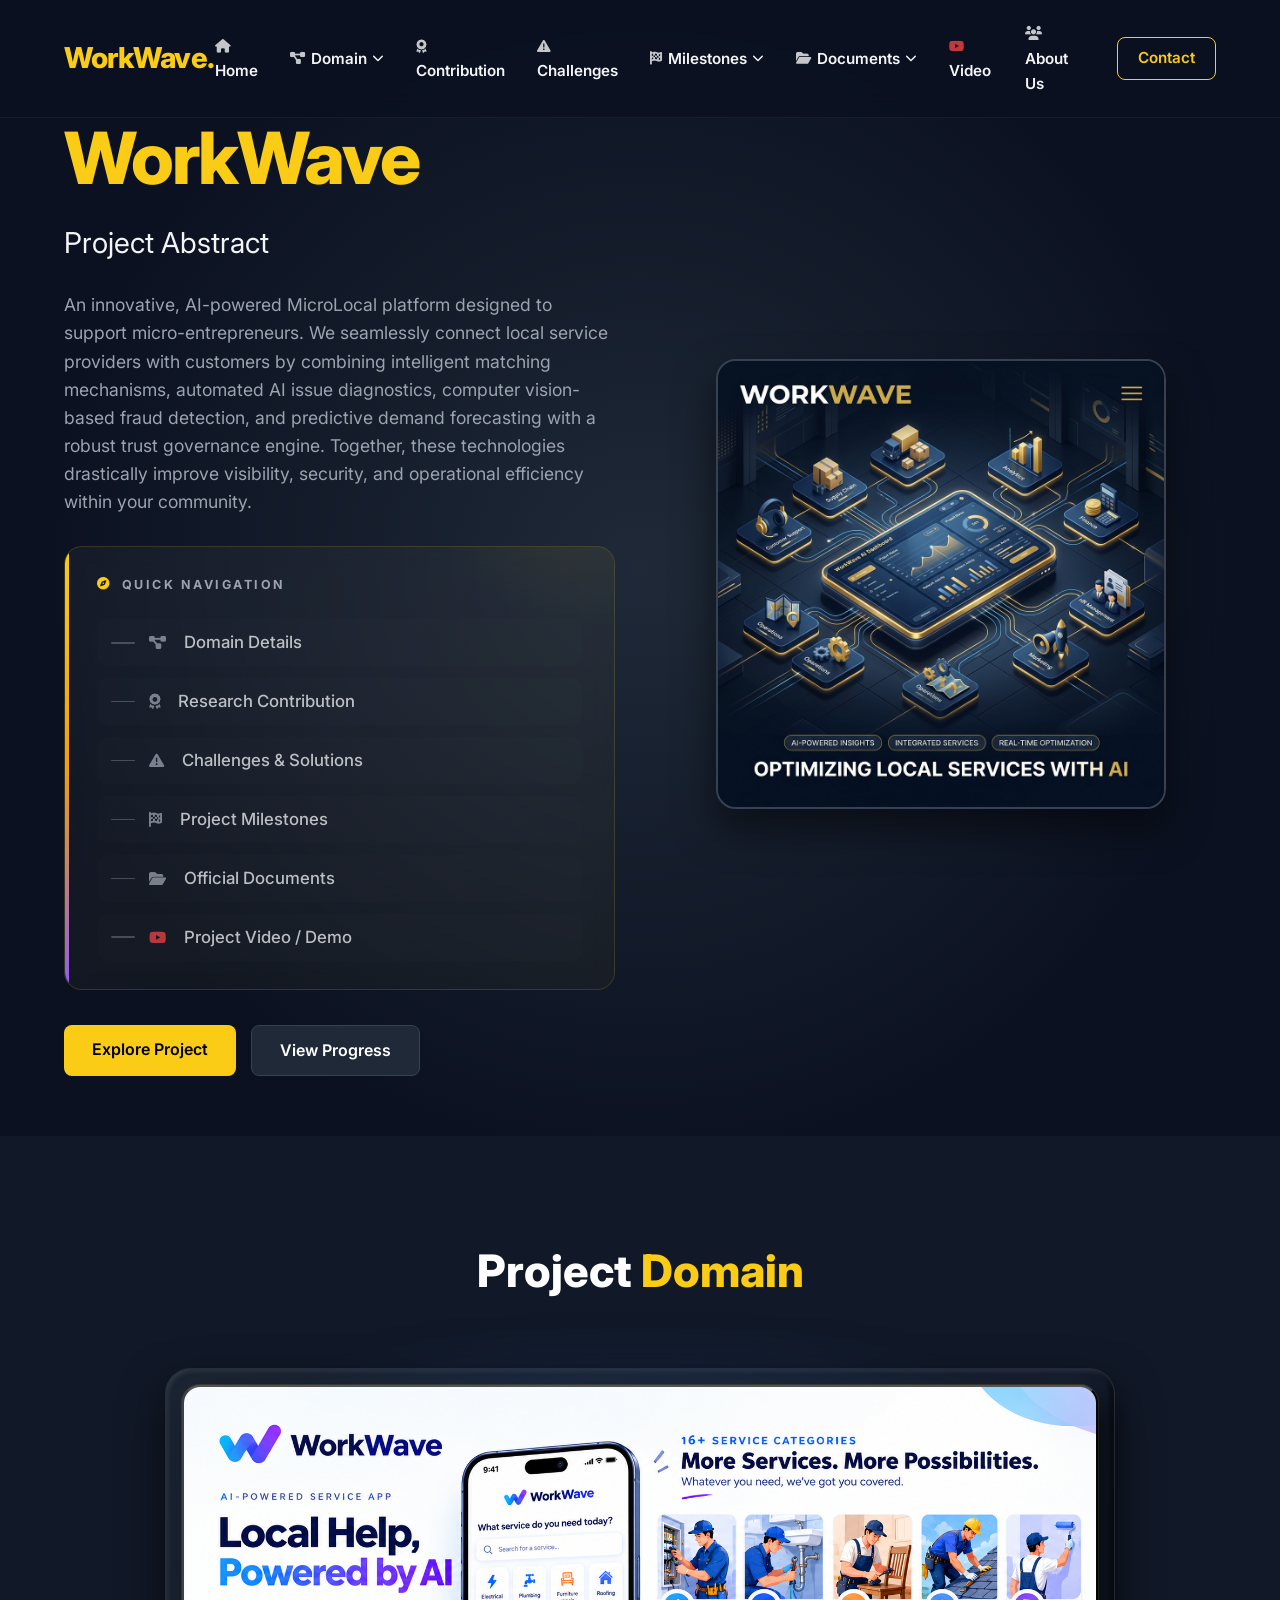
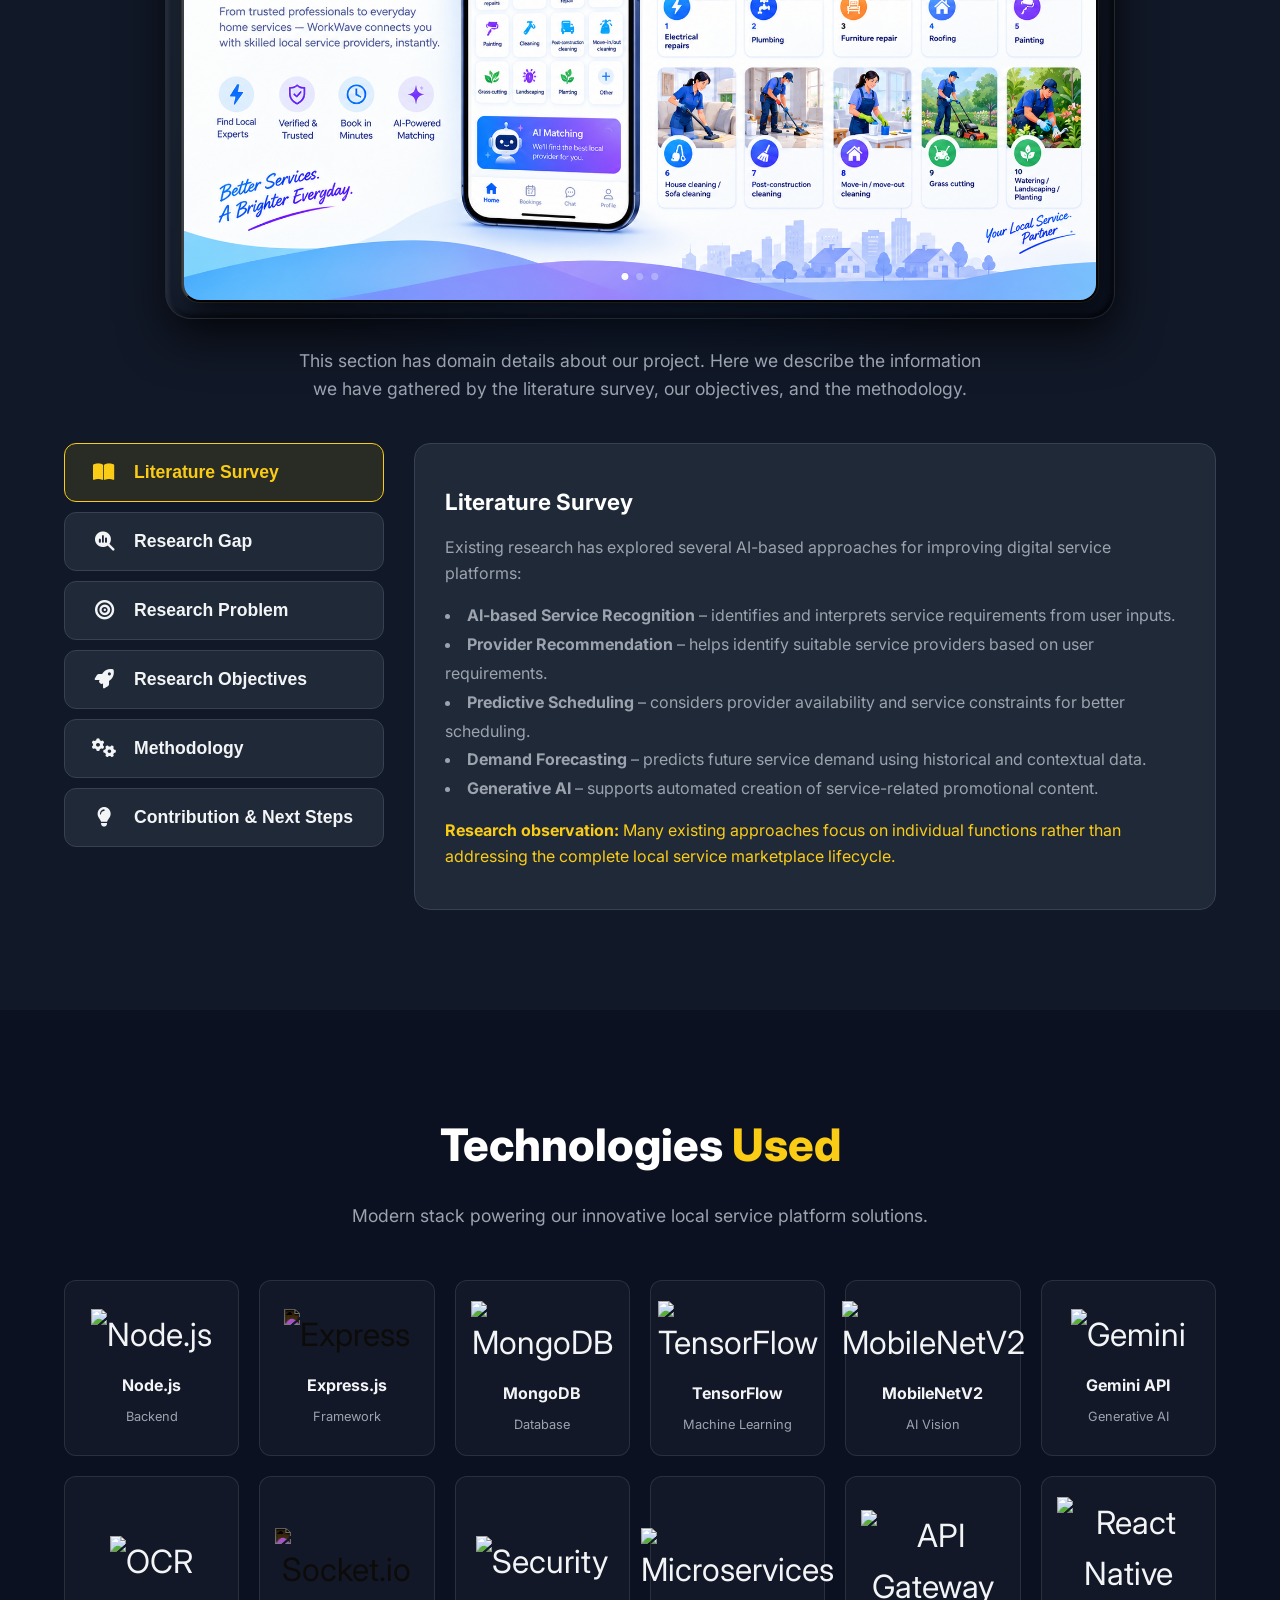
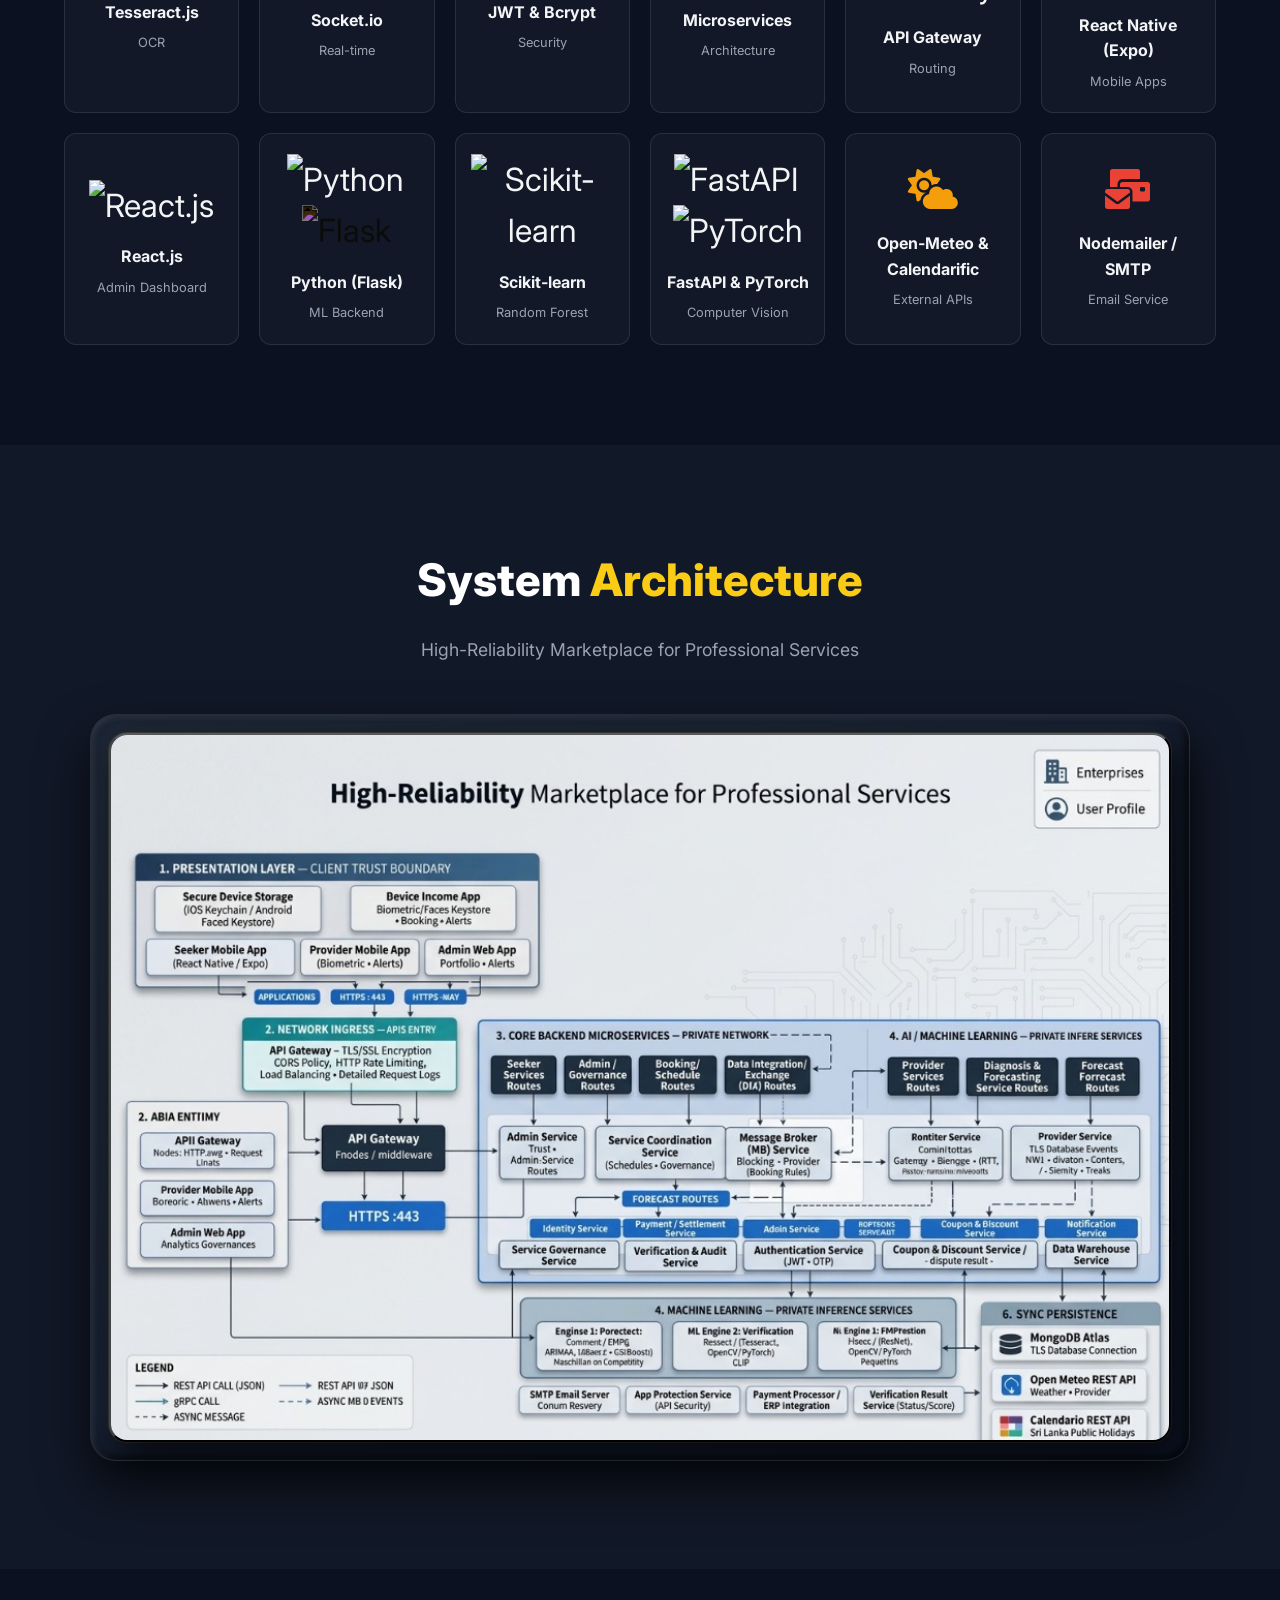
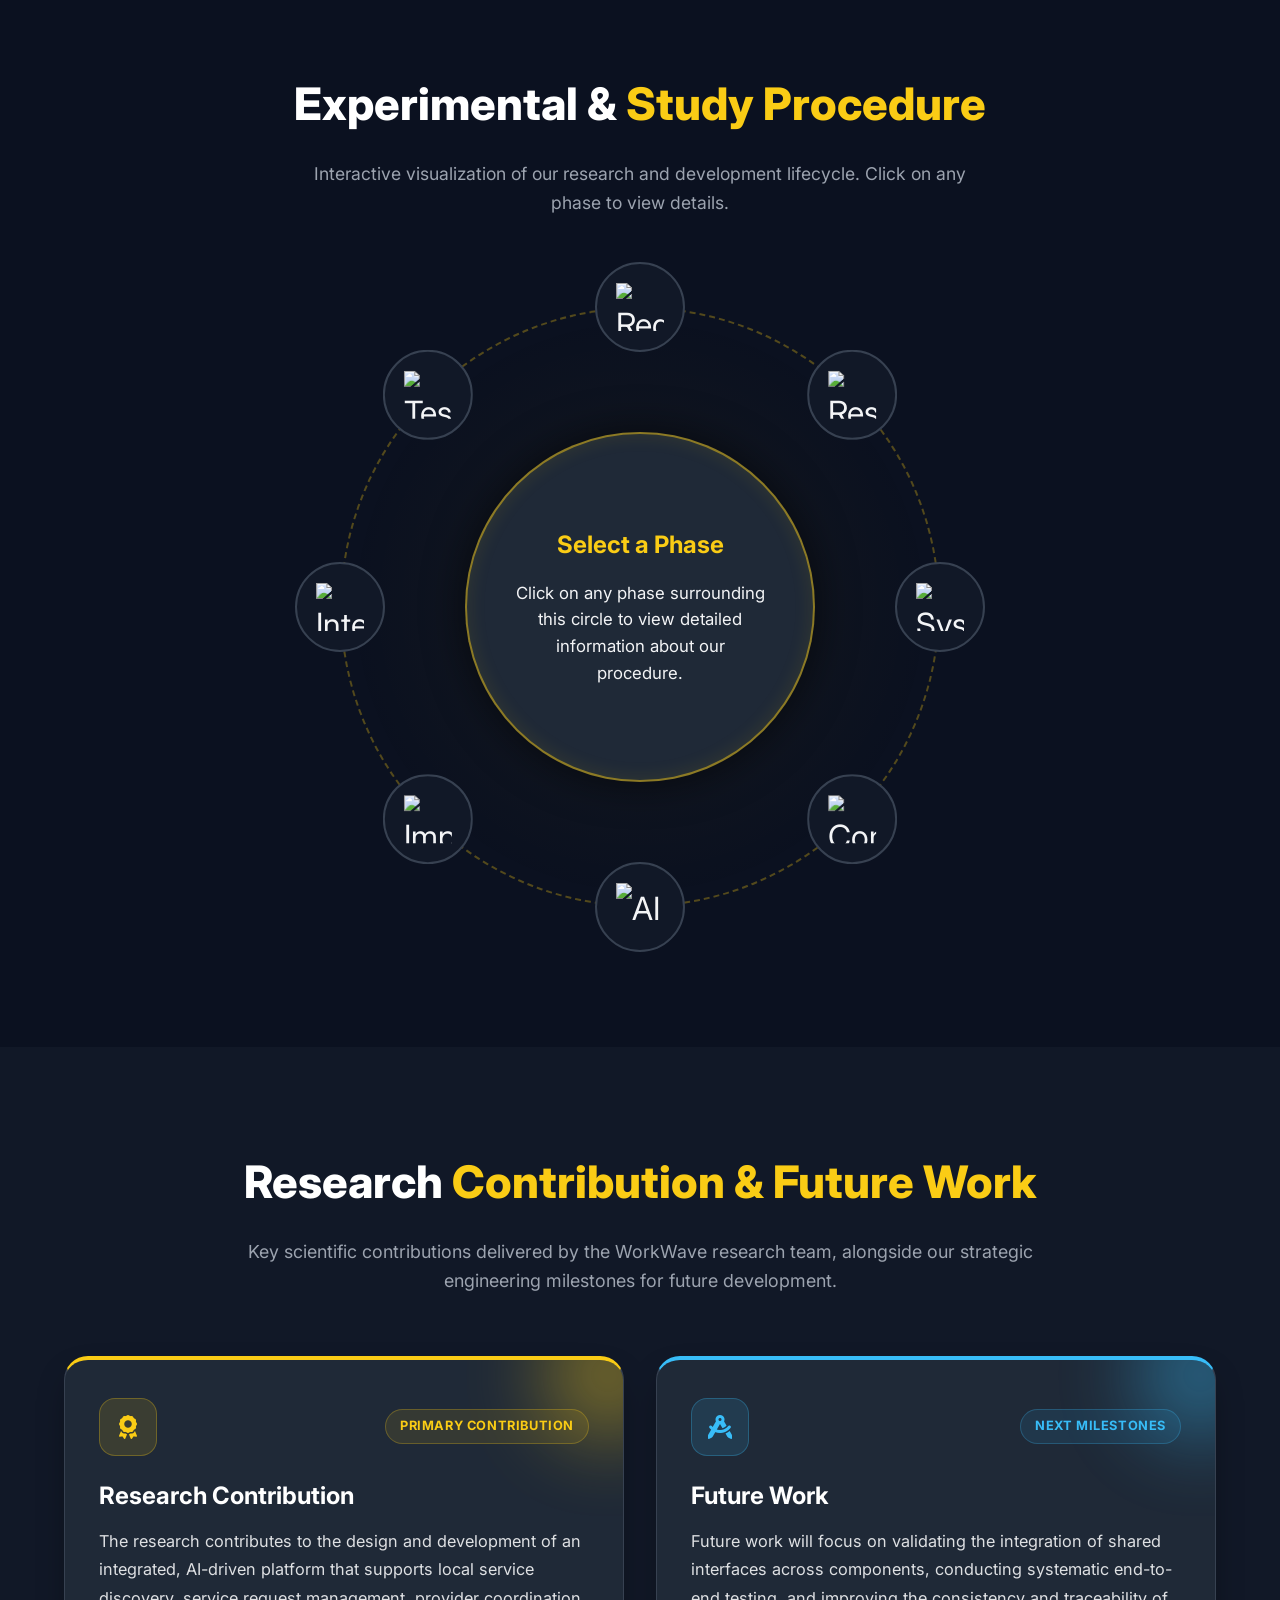
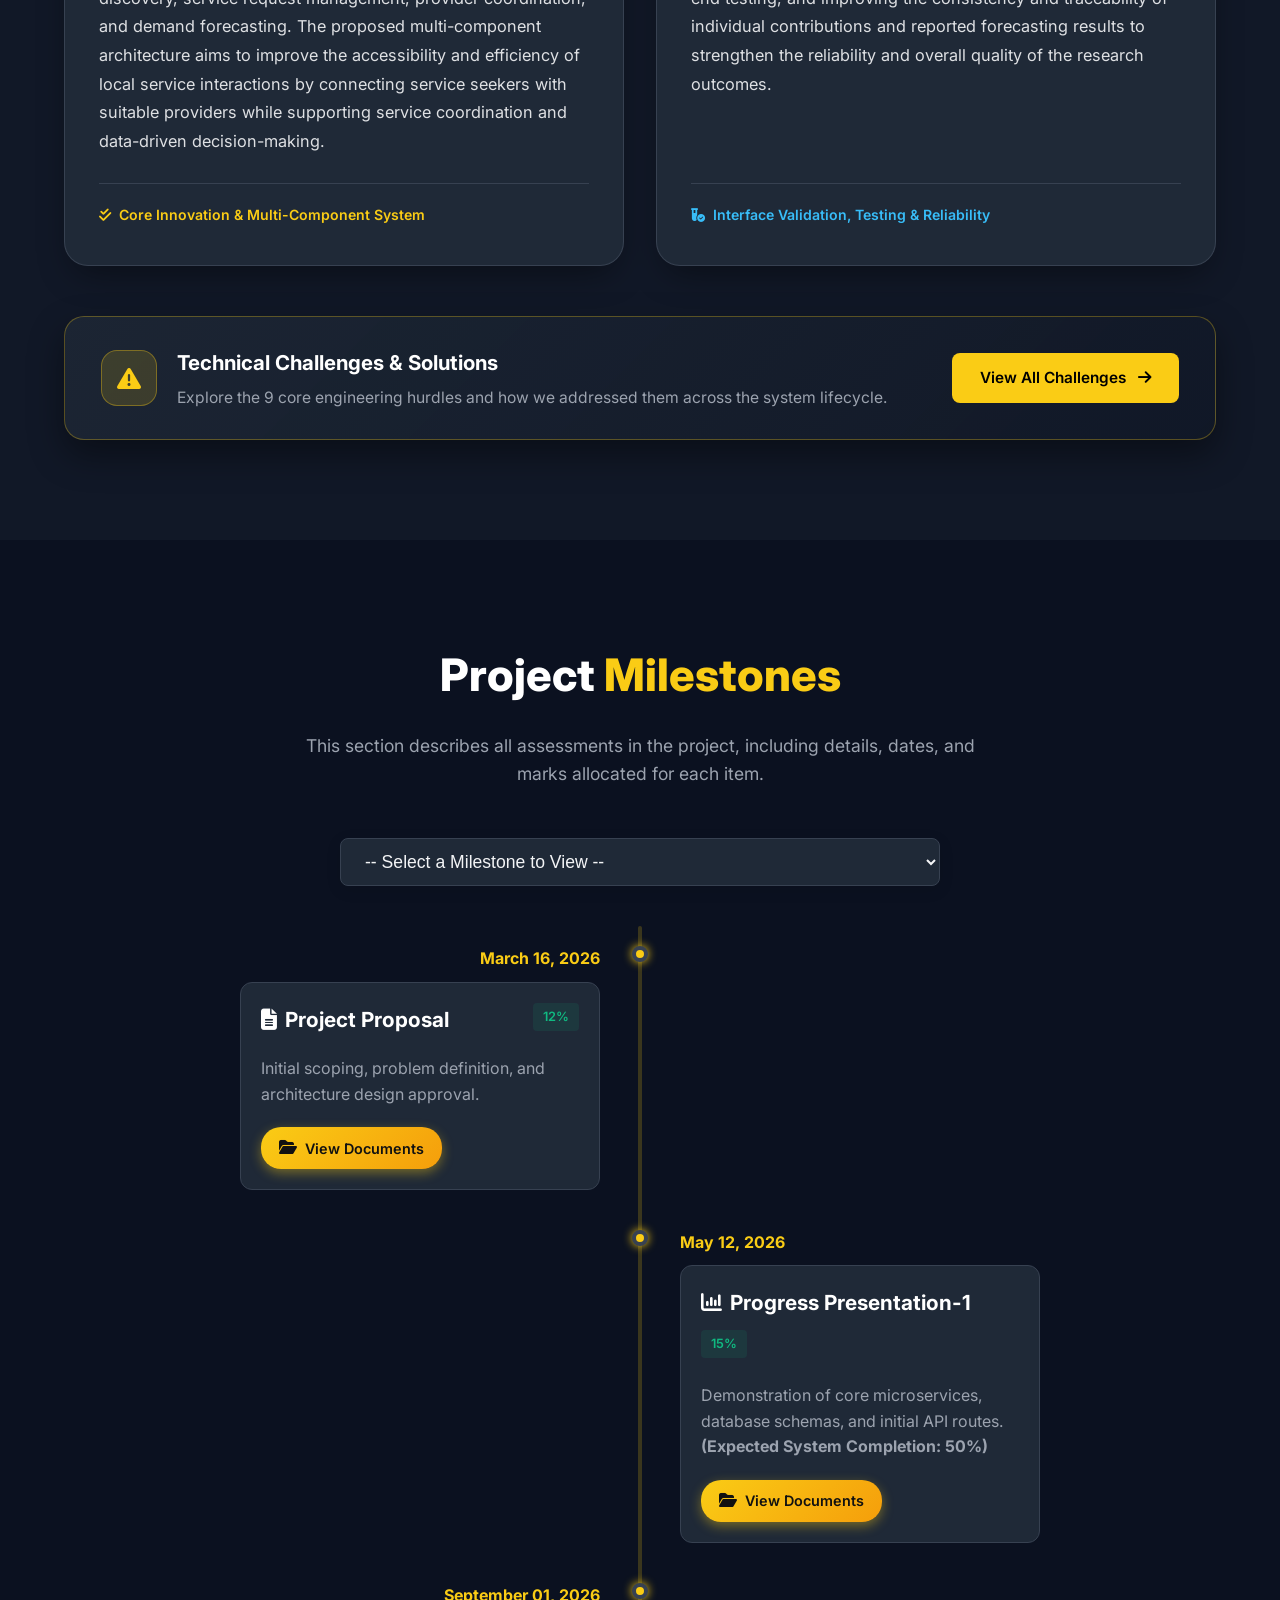
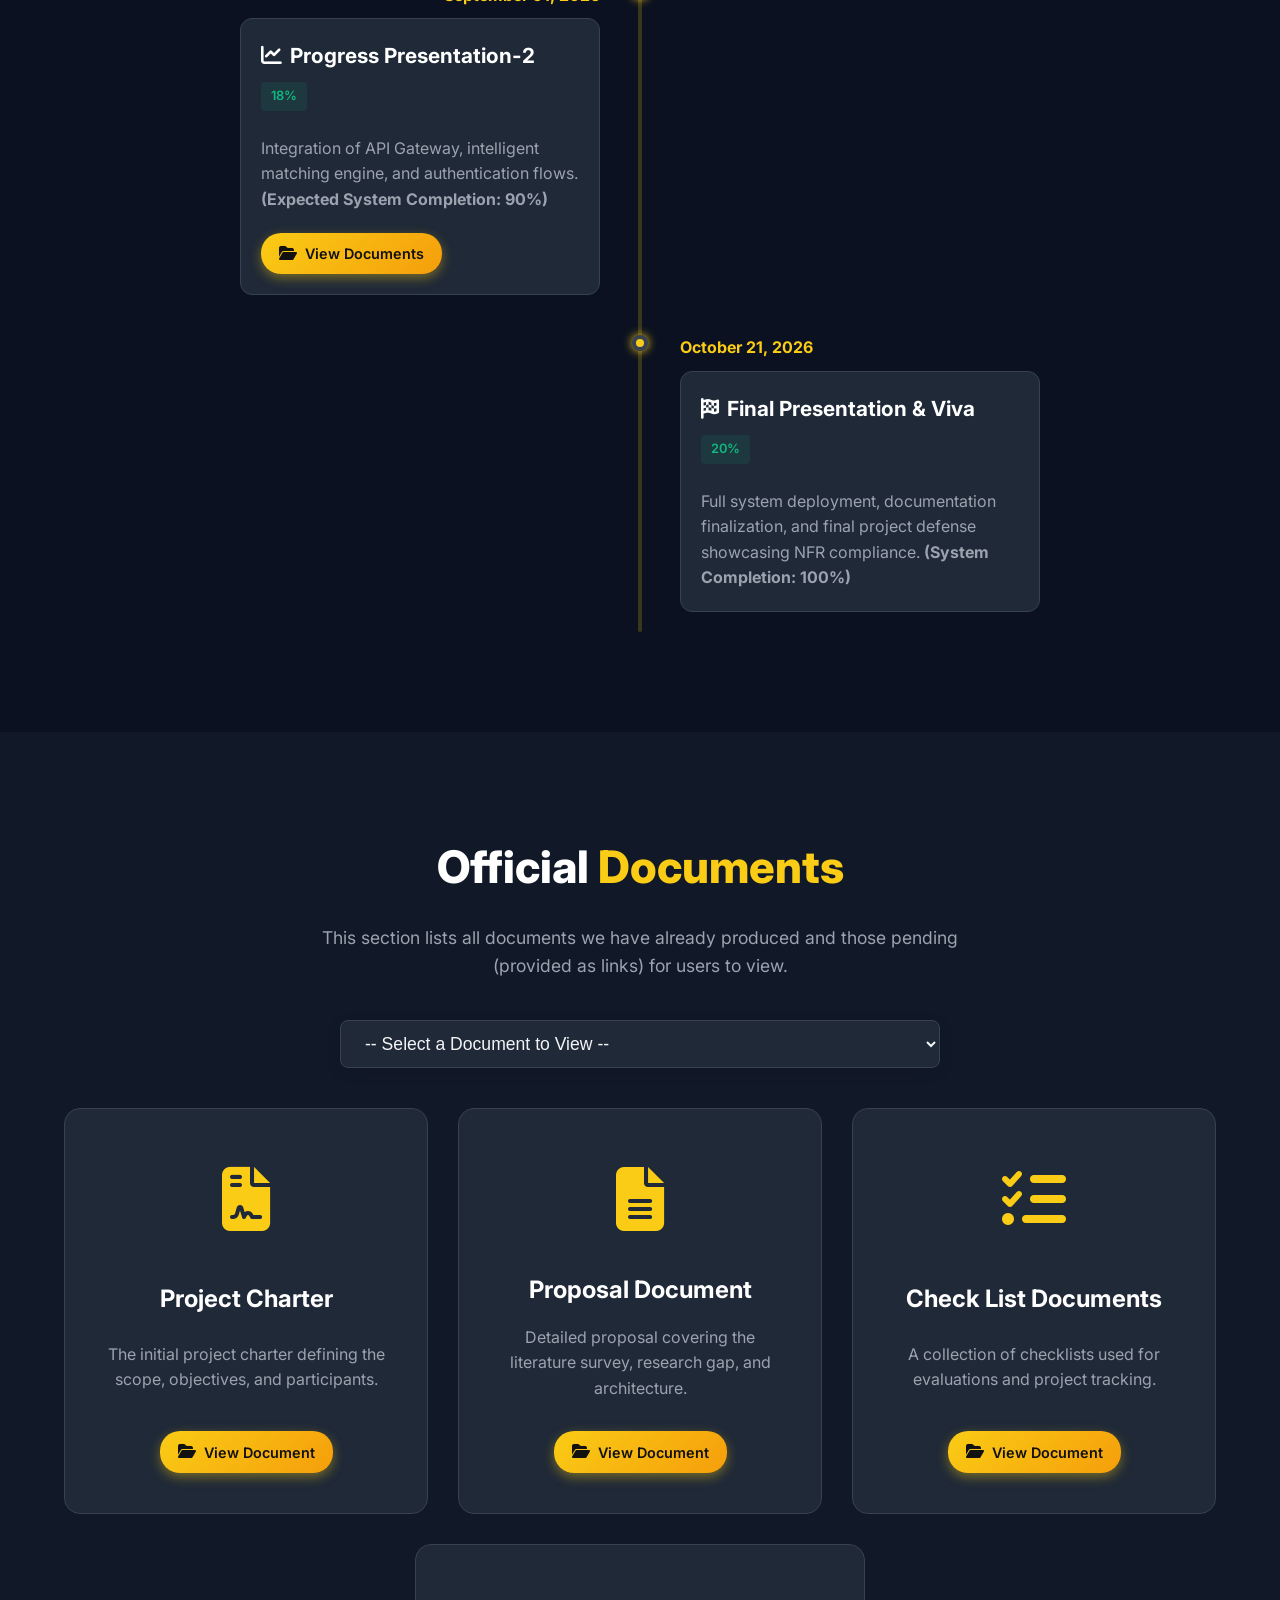
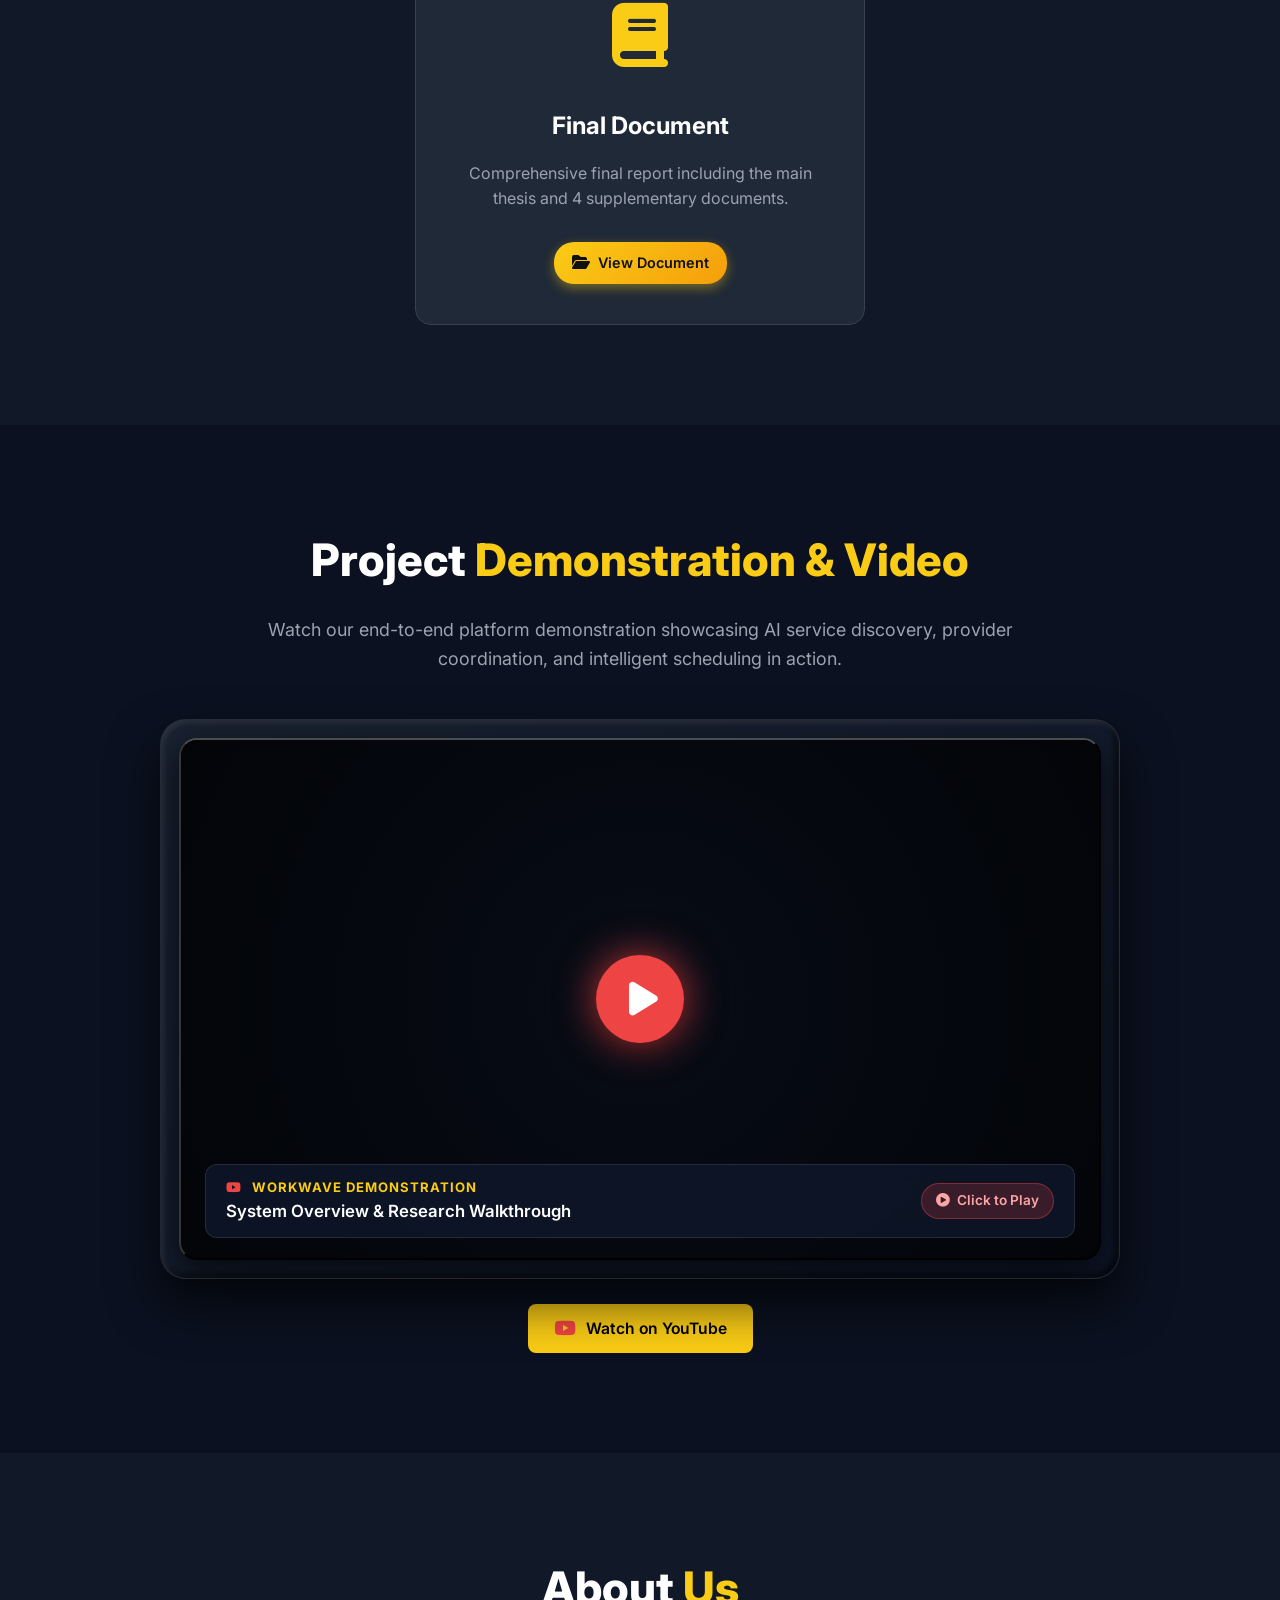
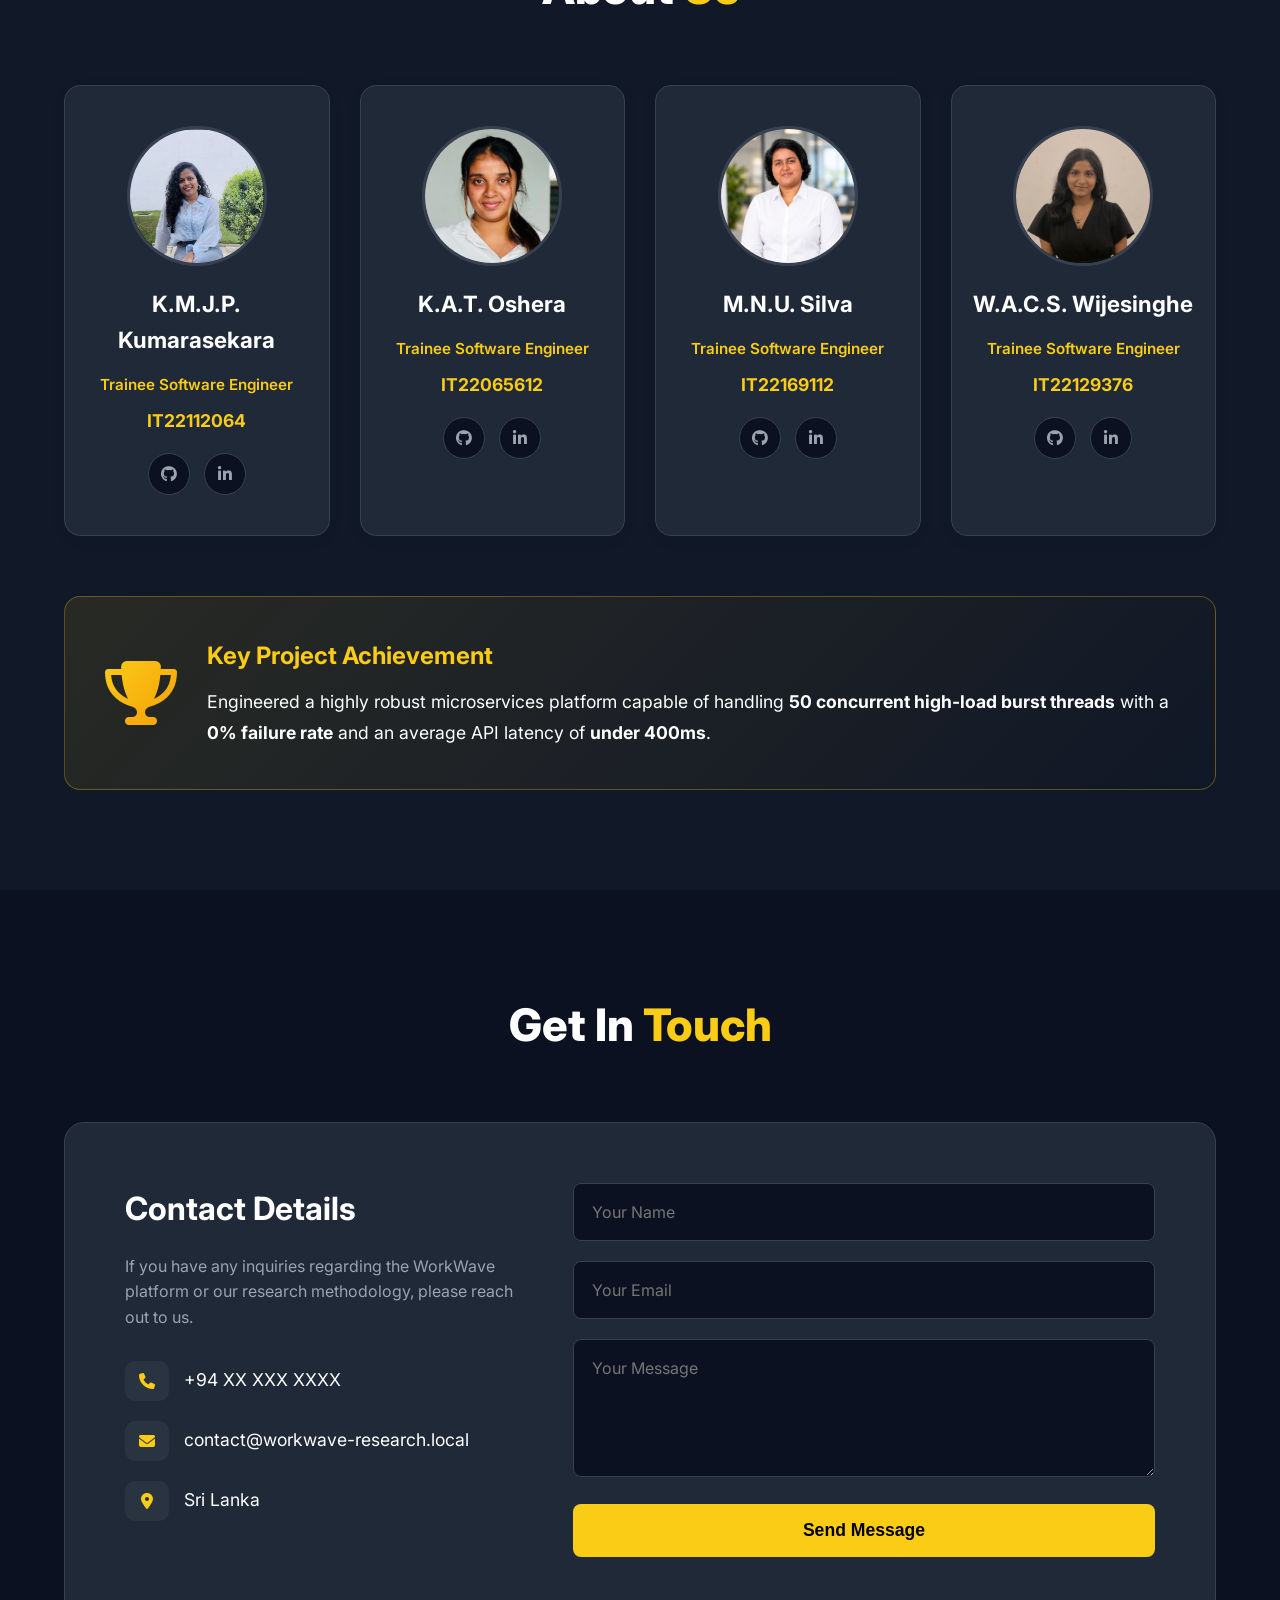
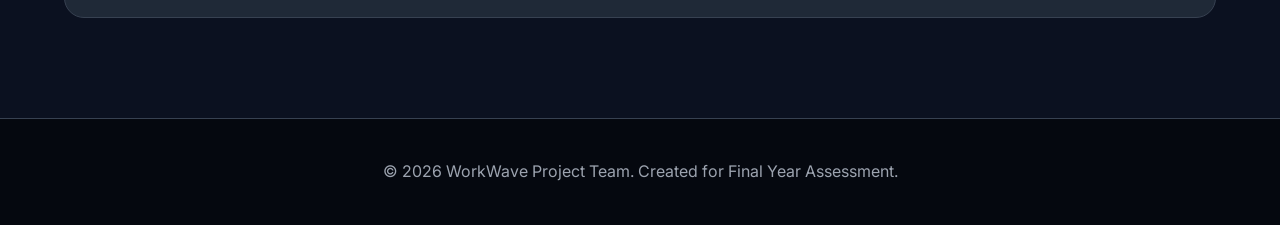
==== index.html @ 38f65b0d "Add new CSS styles for a modern dark theme with responsive design" ====
<!DOCTYPE html>
<html lang="en">

<head>
    <meta charset="UTF-8">
    <meta name="viewport" content="width=device-width, initial-scale=1.0">
    <title>WorkWave | AI-Powered Local Services</title>
    <meta name="description" content="WorkWave - On-Demand Home & Personal Services Platform">
    <!-- Google Fonts for Modern Typography -->
    <link href="https://fonts.googleapis.com/css2?family=Inter:wght@300;400;600;800&display=swap" rel="stylesheet">
    <!-- Font Awesome Icons -->
    <link rel="stylesheet" href="https://cdnjs.cloudflare.com/ajax/libs/font-awesome/6.5.1/css/all.min.css">
    <link rel="stylesheet" href="css/style.css">
</head>

<body>
    <!-- 1. Top Navigation Bar -->
    <header class="navbar">
        <div class="logo">WorkWave.</div>
        <nav>
            <ul class="nav-links">
                <li><a href="#home"><i class="fa-solid fa-house nav-icon"></i> Home</a></li>
                
                <!-- Domain Dropdown -->
                <li class="nav-dropdown">
                    <a href="#domain" class="dropdown-trigger">
                        <i class="fa-solid fa-diagram-project nav-icon"></i> Domain <i class="fa-solid fa-chevron-down caret-icon"></i>
                    </a>
                    <ul class="dropdown-menu">
                        <li><a href="#domain" onclick="openDomainTab('tab-lit-survey')"><i class="fa-solid fa-book-open"></i> Literature Survey</a></li>
                        <li><a href="#domain" onclick="openDomainTab('tab-research-gap')"><i class="fa-solid fa-magnifying-glass-chart"></i> Research Gap</a></li>
                        <li><a href="#domain" onclick="openDomainTab('tab-problem')"><i class="fa-solid fa-bullseye"></i> Research Problem</a></li>
                        <li><a href="#domain" onclick="openDomainTab('tab-objectives')"><i class="fa-solid fa-rocket"></i> Objectives</a></li>
                        <li><a href="#domain" onclick="openDomainTab('tab-methodology')"><i class="fa-solid fa-gears"></i> Methodology</a></li>
                        <li><a href="#domain" onclick="openDomainTab('tab-contributions')"><i class="fa-solid fa-lightbulb"></i> Contribution & Future Work</a></li>
                        <li class="dropdown-divider"></li>
                        <li><a href="#technologies"><i class="fa-solid fa-microchip"></i> Technologies Used</a></li>
                        <li><a href="#architecture"><i class="fa-solid fa-network-wired"></i> System Architecture</a></li>
                        <li><a href="#procedure"><i class="fa-solid fa-timeline"></i> Study Procedure (8 Phases)</a></li>
                    </ul>
                </li>

                <!-- Research Contribution & Future Work Direct Link -->
                <li><a href="#research-contribution"><i class="fa-solid fa-award nav-icon"></i> Contribution</a></li>

                <!-- Challenges Standalone Page Link -->
                <li><a href="challenges.html"><i class="fa-solid fa-triangle-exclamation nav-icon"></i> Challenges</a></li>

                <!-- Milestones Dropdown -->
                <li class="nav-dropdown">
                    <a href="#milestones" class="dropdown-trigger">
                        <i class="fa-solid fa-flag-checkered nav-icon"></i> Milestones <i class="fa-solid fa-chevron-down caret-icon"></i>
                    </a>
                    <ul class="dropdown-menu">
                        <li><a href="#ms-proposal" onclick="highlightMilestone('ms-proposal')"><i class="fa-solid fa-file-lines"></i> Project Proposal (12%)</a></li>
                        <li><a href="#ms-pp1" onclick="highlightMilestone('ms-pp1')"><i class="fa-solid fa-chart-column"></i> Progress Presentation-1 (15%)</a></li>
                        <li><a href="#ms-pp2" onclick="highlightMilestone('ms-pp2')"><i class="fa-solid fa-chart-line"></i> Progress Presentation-2 (18%)</a></li>
                        <li><a href="#ms-final" onclick="highlightMilestone('ms-final')"><i class="fa-solid fa-award"></i> Final Presentation & Viva (20%)</a></li>
                    </ul>
                </li>

                <!-- Documents Dropdown -->
                <li class="nav-dropdown">
                    <a href="#documents" class="dropdown-trigger">
                        <i class="fa-solid fa-folder-open nav-icon"></i> Documents <i class="fa-solid fa-chevron-down caret-icon"></i>
                    </a>
                    <ul class="dropdown-menu">
                        <li><a href="#doc-charter" onclick="highlightDoc('doc-charter')"><i class="fa-solid fa-file-contract"></i> Project Charter</a></li>
                        <li><a href="#doc-proposal" onclick="highlightDoc('doc-proposal')"><i class="fa-solid fa-file-lines"></i> Proposal Document</a></li>
                        <li><a href="#doc-checklist" onclick="highlightDoc('doc-checklist')"><i class="fa-solid fa-list-check"></i> Checklist Documents</a></li>
                        <li><a href="#doc-final" onclick="highlightDoc('doc-final')"><i class="fa-solid fa-book"></i> Final Documents</a></li>
                    </ul>
                </li>

                <!-- Project Presentation / Demo Video Link -->
                <li><a href="#presentation-video"><i class="fa-brands fa-youtube nav-icon" style="color: #ef4444;"></i> Video</a></li>

                <li><a href="#about"><i class="fa-solid fa-users nav-icon"></i> About Us</a></li>
                <li><a href="#contact" class="btn outline-btn">Contact</a></li>
            </ul>
        </nav>
    </header>

    <main>
        <!-- 2. Home Section -->
        <section id="home" class="hero">
            <div class="container hero-content">
                <div class="hero-text-box">
                    <h1 class="fade-in">WorkWave</h1>
                    <h2 class="fade-in delay-1">Project Abstract</h2>
                    <p class="fade-in delay-2">
                        An innovative, AI-powered MicroLocal platform designed to support micro-entrepreneurs. We seamlessly connect local service providers with customers by combining intelligent matching mechanisms, automated AI issue diagnostics, computer vision-based fraud detection, and predictive demand forecasting with a robust trust governance engine. Together, these technologies drastically improve visibility, security, and operational efficiency within your community.
                    </p>

                    <!-- Navigational Aids / Table of Contents -->
                    <div class="toc-box fade-in delay-3">
                        <h3><i class="fa-solid fa-compass" style="margin-right: 10px; color: var(--primary-color);"></i>Quick Navigation</h3>
                        <ul class="toc-list">
                            <li><a href="#domain"><i class="fa-solid fa-diagram-project toc-link-icon"></i>Domain Details</a></li>
                            <li><a href="#research-contribution"><i class="fa-solid fa-award toc-link-icon"></i>Research Contribution</a></li>
                            <li><a href="challenges.html"><i class="fa-solid fa-triangle-exclamation toc-link-icon"></i>Challenges & Solutions</a></li>
                            <li><a href="#milestones"><i class="fa-solid fa-flag-checkered toc-link-icon"></i>Project Milestones</a></li>
                            <li><a href="#documents"><i class="fa-solid fa-folder-open toc-link-icon"></i>Official Documents</a></li>
                            <li><a href="#presentation-video"><i class="fa-brands fa-youtube toc-link-icon" style="color: #ef4444;"></i>Project Video / Demo</a></li>
                        </ul>
                    </div>

                    <div class="hero-buttons fade-in delay-3">
                        <a href="#domain" class="btn primary-btn">Explore Project</a>
                        <a href="#milestones" class="btn secondary-btn">View Progress</a>
                    </div>
                </div>

                <!-- Fast-loading, optimized SVG graphic -->
                <div class="hero-graphic fade-in delay-2">
                    <img src="img/hero.jpg" alt="WorkWave AI Platform"
                        style="width: 100%; max-width: 450px; height: auto; border-radius: 20px; box-shadow: 0 20px 40px rgba(0,0,0,0.5); border: 2px solid var(--border-color);">
                </div>
            </div>
        </section>

        <!-- 3. Domain Section -->
        <section id="domain" class="section-bg-alt">
            <div class="container">
                <h2 class="section-title">Project <span>Domain</span></h2>
                

                <div class="domain-image-wrapper fade-in delay-1">
                    <div class="domain-image-container">
                        <div class="domain-image-glow"></div>
                        <img src="img/domain-ai.png" alt="Project Domain - AI Architecture" class="domain-image">
                    </div>
                    
                </div>

                <p class="fade-in delay-2"
                    style="text-align: center; color: var(--text-muted); max-width: 700px; margin: 10px auto 40px; font-size: 1.1rem;">
                    This section has domain details about our project. Here we describe the information we have gathered
                    by the literature survey, our objectives, and the methodology.
                </p>

                <div class="tabs-container" style="margin-top: 0;">
                    <div class="tabs-sidebar">
                        <button class="tab-btn active" onclick="openDomainTab('tab-lit-survey')"><span
                                class="tab-icon"><i class="fa-solid fa-book-open"></i></span> Literature Survey</button>
                        <button class="tab-btn" onclick="openDomainTab('tab-research-gap')"><span
                                class="tab-icon"><i class="fa-solid fa-magnifying-glass-chart"></i></span> Research Gap</button>
                        <button class="tab-btn" onclick="openDomainTab('tab-problem')"><span class="tab-icon"><i class="fa-solid fa-bullseye"></i></span>
                            Research Problem</button>
                        <button class="tab-btn" onclick="openDomainTab('tab-objectives')"><span
                                class="tab-icon"><i class="fa-solid fa-rocket"></i></span> Research Objectives</button>
                        <button class="tab-btn" onclick="openDomainTab('tab-methodology')"><span
                                class="tab-icon"><i class="fa-solid fa-gears"></i></span> Methodology</button>
                        <button class="tab-btn" onclick="openDomainTab('tab-contributions')"><span
                                class="tab-icon"><i class="fa-solid fa-lightbulb"></i></span> Contribution & Next Steps</button>
                    </div>

                    <div class="tabs-content">
                        <!-- Tab 1: Literature Survey -->
                        <div id="tab-lit-survey" class="tab-pane active fade-in" style="display:block;">
                            <div class="card hover-lift" style="margin:0;">
                                <h3>Literature Survey</h3>
                                <p style="margin-bottom: 15px;">Existing research has explored several AI-based
                                    approaches for improving digital service platforms:</p>
                                <ul class="styled-list" style="margin-bottom: 15px;">
                                    <li><strong>AI-based Service Recognition</strong> – identifies and interprets
                                        service requirements from user inputs.</li>
                                    <li><strong>Provider Recommendation</strong> – helps identify suitable service
                                        providers based on user requirements.</li>
                                    <li><strong>Predictive Scheduling</strong> – considers provider availability and
                                        service constraints for better scheduling.</li>
                                    <li><strong>Demand Forecasting</strong> – predicts future service demand using
                                        historical and contextual data.</li>
                                    <li><strong>Generative AI</strong> – supports automated creation of service-related
                                        promotional content.</li>
                                </ul>
                                <p style="color: var(--primary-color);"><strong>Research observation:</strong> Many
                                    existing approaches focus on individual functions rather than addressing the
                                    complete local service marketplace lifecycle.</p>
                            </div>
                        </div>

                        <!-- Tab 2: Research Gap -->
                        <div id="tab-research-gap" class="tab-pane fade-in" style="display:none;">
                            <div class="card hover-lift" style="margin:0;">
                                <h3>Research Gap</h3>
                                <p style="margin-bottom: 15px;">Despite the growing use of AI in digital service
                                    platforms, several gaps remain:</p>
                                <ul class="styled-list" style="margin-bottom: 15px;">
                                    <li><strong>Fragmented AI Solutions</strong> – Existing studies often address
                                        service recognition, provider recommendation, scheduling, or demand forecasting
                                        separately.</li>
                                    <li><strong>Limited Provider Evidence</strong> – Provider capabilities are commonly
                                        based on self-declared skills rather than completed-work evidence.</li>
                                    <li><strong>Limited Context Integration</strong> – Information generated at one
                                        stage is not consistently carried through the entire service lifecycle.</li>
                                    <li><strong>Limited Support for Local Providers</strong> – Small-scale service
                                        providers often lack integrated tools for service representation and automated
                                        promotion.</li>
                                    <li><strong>Uncertainty Handling</strong> – Many systems require stronger mechanisms
                                        for handling uncertain AI predictions before using them in marketplace
                                        decisions.</li>
                                </ul>
                                <p style="color: var(--primary-color);"><strong>Research Need:</strong> A unified
                                    approach is required to connect these capabilities while maintaining reliable and
                                    context-aware information throughout the local service marketplace lifecycle.</p>
                            </div>
                        </div>

                        <!-- Tab 3: Research Problem -->
                        <div id="tab-problem" class="tab-pane fade-in" style="display:none;">
                            <div class="card hover-lift" style="margin:0;">
                                <h3>Research Problem</h3>
                                <p style="margin-bottom: 15px;">Local service providers often struggle to build a
                                    professional digital presence and reach suitable customers, while customers face
                                    difficulties finding reliable and capable providers. Existing solutions generally
                                    address individual aspects such as service discovery, matching, or booking rather
                                    than providing an integrated AI-driven solution.</p>
                                <p style="color: var(--primary-color);"><strong>Therefore, there is a need for an
                                        AI-driven platform that connects customers and local service providers while
                                        supporting intelligent service discovery, provider matching, portfolio
                                        management, and proactive recommendations.</strong></p>
                            </div>
                        </div>

                        <!-- Tab 4: Research Objectives -->
                        <div id="tab-objectives" class="tab-pane fade-in" style="display:none;">
                            <div class="card hover-lift" style="margin:0;">
                                <h3>Research Objectives</h3>
                                <ul class="styled-list">
                                    <li><strong>Develop an AI-driven local service platform</strong> – Connect customers
                                        and local service providers through an intelligent digital platform.</li>
                                    <li><strong>Improve service discovery and provider matching</strong> – Use AI to
                                        understand service requirements and recommend suitable providers based on
                                        relevant factors.</li>
                                    <li><strong>Support providers with AI-powered tools</strong> – Enable automated
                                        portfolio creation, service categorization, and professional advertisement
                                        generation.</li>
                                    <li><strong>Enable proactive service demand management</strong> – Use demand
                                        forecasting to identify future service needs and provide timely notifications to
                                        customers and providers.</li>
                                    <li><strong>Evaluate the effectiveness of the proposed system</strong> – Assess the
                                        system’s accuracy, usability, performance, and user satisfaction through
                                        experiments and user feedback.</li>
                                </ul>
                            </div>
                        </div>

                        <!-- Tab 5: Methodology -->
                        <div id="tab-methodology" class="tab-pane fade-in" style="display:none;">
                            <div class="card hover-lift" style="margin:0;">
                                <h3>Methodology</h3>
                                <p style="margin-bottom: 15px;">The proposed system follows a design-and-development
                                    methodology to integrate AI techniques into a unified local service marketplace. The
                                    methodology includes data collection, AI model development, system integration, and
                                    evaluation.</p>
                                <h4 style="color: #fff; margin-bottom: 10px; font-size: 1.1rem;">Main Steps:</h4>
                                <ul class="styled-list" style="margin-bottom: 15px;">
                                    <li><strong>Data Collection & Preprocessing</strong> – Collect and prepare
                                        service-related images and marketplace data.</li>
                                    <li><strong>AI Model Development</strong> – Apply image classification, service
                                        recognition, provider recommendation, and demand forecasting techniques.</li>
                                    <li><strong>System Development</strong> – Integrate the AI models with the customer,
                                        provider, and marketplace modules.</li>
                                    <li><strong>AI-Assisted Services</strong> – Generate provider advertisements,
                                        recommend suitable providers, and provide proactive demand notifications.</li>
                                    <li><strong>Evaluation</strong> – Evaluate model performance, system functionality,
                                        usability, and user feedback.</li>
                                </ul>
                                <p style="color: var(--primary-color);">This follows the common approach of combining
                                    AI-based service understanding, matching, and marketplace functions into an
                                    integrated workflow.</p>
                            </div>
                        </div>

                        <!-- Tab 6: Research Contribution & Future Work -->
                        <div id="tab-contributions" class="tab-pane fade-in" style="display:none;">
                            <div class="card hover-lift" style="margin:0;">
                                <h3>Research Contribution & Future Work</h3>
                                
                                <div style="margin-bottom: 22px; background: rgba(250, 204, 21, 0.07); padding: 22px 24px; border-radius: 14px; border-left: 4px solid var(--primary-color);">
                                    <h4 style="color: var(--primary-color); font-size: 1.18rem; margin-bottom: 10px; display: flex; align-items: center; gap: 10px;">
                                        <i class="fa-solid fa-award"></i> Research Contribution
                                    </h4>
                                    <p style="margin: 0; color: var(--text-color); font-size: 1.05rem; line-height: 1.75;">
                                        The research contributes to the design and development of an integrated, AI-driven platform that supports local service discovery, service request management, provider coordination, and demand forecasting. The proposed multi-component architecture aims to improve the accessibility and efficiency of local service interactions by connecting service seekers with suitable providers while supporting service coordination and data-driven decision-making.
                                    </p>
                                </div>

                                <div style="background: rgba(56, 189, 248, 0.07); padding: 22px 24px; border-radius: 14px; border-left: 4px solid #38bdf8;">
                                    <h4 style="color: #38bdf8; font-size: 1.18rem; margin-bottom: 10px; display: flex; align-items: center; gap: 10px;">
                                        <i class="fa-solid fa-rocket"></i> Future Work & Reliability
                                    </h4>
                                    <p style="margin: 0; color: var(--text-color); font-size: 1.05rem; line-height: 1.75;">
                                        Future work will focus on validating the integration of shared interfaces across components, conducting systematic end-to-end testing, and improving the consistency and traceability of individual contributions and reported forecasting results to strengthen the reliability and overall quality of the research outcomes.
                                    </p>
                                </div>
                            </div>
                        </div>

                    </div>
                </div>
            </div>
        </section>

        <!-- 4. Technologies Section -->
        <section id="technologies">
            <div class="container">
                <h2 class="section-title">Technologies <span>Used</span></h2>
                <p
                    style="text-align: center; color: var(--text-muted); max-width: 700px; margin: -40px auto 50px; font-size: 1.1rem;">
                    Modern stack powering our innovative local service platform solutions.
                </p>

                <div style="display: grid; grid-template-columns: repeat(auto-fit, minmax(160px, 1fr)); gap: 20px;">
                    <!-- Tech Items -->
                    <div class="tech-card">
                        <div class="tech-icon"><img
                                src="https://cdn.jsdelivr.net/gh/devicons/devicon@latest/icons/nodejs/nodejs-original.svg"
                                alt="Node.js" style="height: 48px;"></div>
                        <div class="tech-name">Node.js</div>
                        <div class="tech-cat">Backend</div>
                    </div>
                    <div class="tech-card">
                        <div class="tech-icon"><img
                                src="https://cdn.jsdelivr.net/gh/devicons/devicon@latest/icons/express/express-original.svg"
                                alt="Express" class="invert-dark" style="height: 48px;"></div>
                        <div class="tech-name">Express.js</div>
                        <div class="tech-cat">Framework</div>
                    </div>
                    <div class="tech-card">
                        <div class="tech-icon"><img
                                src="https://cdn.jsdelivr.net/gh/devicons/devicon@latest/icons/mongodb/mongodb-original.svg"
                                alt="MongoDB" style="height: 48px;"></div>
                        <div class="tech-name">MongoDB</div>
                        <div class="tech-cat">Database</div>
                    </div>
                    <div class="tech-card">
                        <div class="tech-icon"><img
                                src="https://cdn.jsdelivr.net/gh/devicons/devicon@latest/icons/tensorflow/tensorflow-original.svg"
                                alt="TensorFlow" style="height: 48px;"></div>
                        <div class="tech-name">TensorFlow</div>
                        <div class="tech-cat">Machine Learning</div>
                    </div>
                    <div class="tech-card">
                        <div class="tech-icon"><img src="https://img.icons8.com/color/96/artificial-intelligence.png"
                                alt="MobileNetV2" style="height: 48px;"></div>
                        <div class="tech-name">MobileNetV2</div>
                        <div class="tech-cat">AI Vision</div>
                    </div>
                    <div class="tech-card">
                        <div class="tech-icon"><img src="https://img.icons8.com/color/96/google-logo.png" alt="Gemini"
                                style="height: 48px;"></div>
                        <div class="tech-name">Gemini API</div>
                        <div class="tech-cat">Generative AI</div>
                    </div>
                    <div class="tech-card">
                        <div class="tech-icon"><img src="https://img.icons8.com/color/96/document.png" alt="OCR"
                                style="height: 48px;"></div>
                        <div class="tech-name">Tesseract.js</div>
                        <div class="tech-cat">OCR</div>
                    </div>
                    <div class="tech-card">
                        <div class="tech-icon"><img
                                src="https://cdn.jsdelivr.net/gh/devicons/devicon@latest/icons/socketio/socketio-original.svg"
                                alt="Socket.io" class="invert-dark" style="height: 48px;"></div>
                        <div class="tech-name">Socket.io</div>
                        <div class="tech-cat">Real-time</div>
                    </div>
                    <div class="tech-card">
                        <div class="tech-icon"><img src="https://img.icons8.com/color/96/key.png" alt="Security"
                                style="height: 48px;"></div>
                        <div class="tech-name">JWT & Bcrypt</div>
                        <div class="tech-cat">Security</div>
                    </div>
                    <div class="tech-card">
                        <div class="tech-icon"><img src="https://img.icons8.com/color/96/network.png"
                                alt="Microservices" style="height: 48px;"></div>
                        <div class="tech-name">Microservices</div>
                        <div class="tech-cat">Architecture</div>
                    </div>
                    <div class="tech-card">
                        <div class="tech-icon"><img src="https://img.icons8.com/color/96/api.png" alt="API Gateway"
                                style="height: 48px;"></div>
                        <div class="tech-name">API Gateway</div>
                        <div class="tech-cat">Routing</div>
                    </div>
                    <div class="tech-card">
                        <div class="tech-icon"><img
                                src="https://cdn.jsdelivr.net/gh/devicons/devicon@latest/icons/react/react-original.svg"
                                alt="React Native" style="height: 48px;"></div>
                        <div class="tech-name">React Native (Expo)</div>
                        <div class="tech-cat">Mobile Apps</div>
                    </div>
                    <div class="tech-card">
                        <div class="tech-icon"><img
                                src="https://cdn.jsdelivr.net/gh/devicons/devicon@latest/icons/react/react-original.svg"
                                alt="React.js" style="height: 48px;"></div>
                        <div class="tech-name">React.js</div>
                        <div class="tech-cat">Admin Dashboard</div>
                    </div>
                    <div class="tech-card">
                        <div class="tech-icon"><img
                                src="https://cdn.jsdelivr.net/gh/devicons/devicon@latest/icons/python/python-original.svg"
                                alt="Python" style="height: 44px; margin-right: 3px;"><img
                                src="https://cdn.jsdelivr.net/gh/devicons/devicon@latest/icons/flask/flask-original.svg"
                                alt="Flask" class="invert-dark" style="height: 44px;"></div>
                        <div class="tech-name">Python (Flask)</div>
                        <div class="tech-cat">ML Backend</div>
                    </div>
                    <div class="tech-card">
                        <div class="tech-icon"><img
                                src="https://cdn.jsdelivr.net/gh/devicons/devicon@latest/icons/scikitlearn/scikitlearn-original.svg"
                                alt="Scikit-learn" style="height: 48px;"></div>
                        <div class="tech-name">Scikit-learn</div>
                        <div class="tech-cat">Random Forest</div>
                    </div>
                    <div class="tech-card">
                        <div class="tech-icon"><img
                                src="https://cdn.jsdelivr.net/gh/devicons/devicon@latest/icons/fastapi/fastapi-original.svg"
                                alt="FastAPI" style="height: 44px; margin-right: 3px;"><img
                                src="https://cdn.jsdelivr.net/gh/devicons/devicon@latest/icons/pytorch/pytorch-original.svg"
                                alt="PyTorch" style="height: 44px;"></div>
                        <div class="tech-name">FastAPI & PyTorch</div>
                        <div class="tech-cat">Computer Vision</div>
                    </div>
                    <div class="tech-card">
                        <div class="tech-icon"><i class="fa-solid fa-cloud-sun" style="font-size: 2.5rem; color: #F59E0B;"></i></div>
                        <div class="tech-name">Open-Meteo & Calendarific</div>
                        <div class="tech-cat">External APIs</div>
                    </div>
                    <div class="tech-card">
                        <div class="tech-icon"><i class="fa-solid fa-envelopes-bulk" style="font-size: 2.5rem; color: #EA4335;"></i></div>
                        <div class="tech-name">Nodemailer / SMTP</div>
                        <div class="tech-cat">Email Service</div>
                    </div>
                </div>
            </div>
        </section>

        <!-- 3.4 System Architecture Section -->
        <section id="architecture" class="section-bg-alt">
            <div class="container">
                <h2 class="section-title fade-in">System <span>Architecture</span></h2>
                <p class="fade-in delay-1" style="text-align: center; color: var(--text-muted); max-width: 700px; margin: -40px auto 50px; font-size: 1.1rem;">
                    High-Reliability Marketplace for Professional Services
                </p>
                <div class="architecture-diagram fade-in delay-2" style="text-align: center; margin: 20px auto 0; max-width: 1100px;">
                    <div class="architecture-showcase-container">
                        <img src="img/system-architecture.jpg" alt="System Architecture Diagram" class="architecture-showcase-img" onclick="window.open(this.src, '_blank')">
                    </div>
                </div>
            </div>
        </section>

        <!-- 3.5 Study Procedure Section -->

        <section id="procedure">

            <div class="container">

                <h2 class="section-title">Experimental & <span>Study Procedure</span></h2>

                <p style="text-align: center; color: var(--text-muted); max-width: 700px; margin: -40px auto 50px; font-size: 1.1rem;">

                    Interactive visualization of our research and development lifecycle. Click on any phase to view details.

                </p>

                

                <div class="procedure-container">

                    <div class="circle-wrapper">

                        <!-- Central display for content -->

                        <div class="center-content fade-in" id="proc-center">

                            <h3>Select a Phase</h3>

                            <p>Click on any phase surrounding this circle to view detailed information about our procedure.</p>

                        </div>



                        <!-- Nodes (8 Phases of Study Procedure with Authentic Colorful Icons) -->
                        <div class="proc-node" data-index="0" style="--i: 0;" onclick="showProcedure(0)">
                            <div class="proc-icon"><img src="https://img.icons8.com/color/96/survey.png" alt="Requirements Gathering"></div>
                            <span>Requirements Gathering</span>
                        </div>

                        <div class="proc-node" data-index="1" style="--i: 1;" onclick="showProcedure(1)">
                            <div class="proc-icon"><img src="https://img.icons8.com/color/96/goal--v1.png" alt="Research Problem & Objectives"></div>
                            <span>Problem & Objectives</span>
                        </div>

                        <div class="proc-node" data-index="2" style="--i: 2;" onclick="showProcedure(2)">
                            <div class="proc-icon"><img src="https://img.icons8.com/color/96/flow-chart.png" alt="System Design"></div>
                            <span>System Design</span>
                        </div>

                        <div class="proc-node" data-index="3" style="--i: 3;" onclick="showProcedure(3)">
                            <div class="proc-icon"><img src="https://img.icons8.com/color/96/module.png" alt="Component Design"></div>
                            <span>Component Design</span>
                        </div>

                        <div class="proc-node" data-index="4" style="--i: 4;" onclick="showProcedure(4)">
                            <div class="proc-icon"><img src="https://img.icons8.com/color/96/artificial-intelligence.png" alt="AI Integration"></div>
                            <span>AI Integration</span>
                        </div>

                        <div class="proc-node" data-index="5" style="--i: 5;" onclick="showProcedure(5)">
                            <div class="proc-icon"><img src="https://img.icons8.com/color/96/programming.png" alt="Implementation Approach"></div>
                            <span>Implementation</span>
                        </div>

                        <div class="proc-node" data-index="6" style="--i: 6;" onclick="showProcedure(6)">
                            <div class="proc-icon"><img src="https://img.icons8.com/color/96/workflow.png" alt="Integration Workflow"></div>
                            <span>Integration Workflow</span>
                        </div>

                        <div class="proc-node" data-index="7" style="--i: 7;" onclick="showProcedure(7)">
                            <div class="proc-icon"><img src="https://img.icons8.com/color/96/approval.png" alt="Testing & Evaluation"></div>
                            <span>Testing & Evaluation</span>
                        </div>
                    </div>

                </div>

            </div>

        </section>

        <!-- Research Contribution & Future Work Section -->
        <section id="research-contribution" class="section-bg-alt">
            <div class="container">
                <h2 class="section-title fade-in">Research <span>Contribution & Future Work</span></h2>
                <p class="fade-in delay-1" style="text-align: center; color: var(--text-muted); max-width: 820px; margin: -40px auto 45px; font-size: 1.12rem;">
                    Key scientific contributions delivered by the WorkWave research team, alongside our strategic engineering milestones for future development.
                </p>

                <!-- Dual-Square Feature Cards -->
                <div class="contribution-future-squares fade-in delay-2">
                    <!-- Square Card 1: Primary Contribution / Research Contribution -->
                    <div class="research-square-card contribution-square hover-lift">
                        <div class="square-corner-glow"></div>
                        <div class="square-header">
                            <div class="square-icon-box gold">
                                <i class="fa-solid fa-award"></i>
                            </div>
                            <span class="square-badge gold">Primary Contribution</span>
                        </div>
                        <h3 class="square-title">Research Contribution</h3>
                        <p class="square-desc">
                            The research contributes to the design and development of an integrated, AI-driven platform that supports local service discovery, service request management, provider coordination, and demand forecasting. The proposed multi-component architecture aims to improve the accessibility and efficiency of local service interactions by connecting service seekers with suitable providers while supporting service coordination and data-driven decision-making.
                        </p>
                        <div class="square-footer">
                            <span><i class="fa-solid fa-check-double"></i> Core Innovation & Multi-Component System</span>
                        </div>
                    </div>

                    <!-- Square Card 2: Next Milestones / Future Work -->
                    <div class="research-square-card future-square hover-lift">
                        <div class="square-corner-glow"></div>
                        <div class="square-header">
                            <div class="square-icon-box cyan">
                                <i class="fa-solid fa-compass-drafting"></i>
                            </div>
                            <span class="square-badge cyan">Next Milestones</span>
                        </div>
                        <h3 class="square-title">Future Work</h3>
                        <p class="square-desc">
                            Future work will focus on validating the integration of shared interfaces across components, conducting systematic end-to-end testing, and improving the consistency and traceability of individual contributions and reported forecasting results to strengthen the reliability and overall quality of the research outcomes.
                        </p>
                        <div class="square-footer">
                            <span><i class="fa-solid fa-vial-circle-check"></i> Interface Validation, Testing & Reliability</span>
                        </div>
                    </div>
                </div>

                <!-- Technical Challenges & Solutions Callout Banner (Placed directly below the dual squares) -->
                <div class="challenges-banner-card fade-in delay-3" style="margin-top: 50px; background: linear-gradient(135deg, rgba(31, 41, 55, 0.8) 0%, rgba(17, 24, 39, 0.9) 100%); border: 1px solid rgba(250, 204, 21, 0.3); border-radius: 20px; padding: 30px 36px; display: flex; align-items: center; justify-content: space-between; flex-wrap: wrap; gap: 24px; box-shadow: 0 15px 35px rgba(0,0,0,0.4);">
                    <div style="display: flex; align-items: center; gap: 20px;">
                        <div style="width: 56px; height: 56px; border-radius: 16px; background: rgba(250, 204, 21, 0.15); border: 1px solid rgba(250, 204, 21, 0.35); color: var(--primary-color); display: flex; align-items: center; justify-content: center; font-size: 1.5rem; flex-shrink: 0;">
                            <i class="fa-solid fa-triangle-exclamation"></i>
                        </div>
                        <div>
                            <h4 style="color: #fff; font-size: 1.28rem; margin-bottom: 6px; font-weight: 700;">Technical Challenges & Solutions</h4>
                            <p style="color: var(--text-muted); margin: 0; font-size: 0.98rem; line-height: 1.5;">Explore the 9 core engineering hurdles and how we addressed them across the system lifecycle.</p>
                        </div>
                    </div>
                    <a href="challenges.html" class="btn primary-btn" style="white-space: nowrap; padding: 13px 28px; font-size: 0.96rem;">
                        View All Challenges <i class="fa-solid fa-arrow-right" style="margin-left: 8px;"></i>
                    </a>
                </div>
            </div>
        </section>

        <!-- 4. Milestones Section -->
        <section id="milestones">
            <div class="container">
                <h2 class="section-title">Project <span>Milestones</span></h2>
                <p
                    style="text-align: center; color: var(--text-muted); max-width: 700px; margin: -40px auto 50px; font-size: 1.1rem;">
                    This section describes all assessments in the project, including details, dates, and marks allocated
                    for each item.
                </p>

                <div style="max-width: 600px; margin: 0 auto 40px; text-align: center;">
                    <select id="milestone-dropdown" onchange="showMilestone()"
                        style="padding: 12px 20px; font-size: 1.1rem; border-radius: 8px; border: 1px solid var(--border-color); background: var(--card-bg); color: var(--text-color); outline: none; cursor: pointer; width: 100%; box-shadow: 0 4px 15px rgba(0,0,0,0.1);">
                        <option value="">-- Select a Milestone to View --</option>
                        <option value="ms-proposal">Project Proposal</option>
                        <option value="ms-pp1">Progress Presentation-1</option>
                        <option value="ms-pp2">Progress Presentation-2</option>
                        <option value="ms-final">Final Presentation & Viva</option>
                    </select>
                </div>

                <div class="timeline">
                    <!-- Milestone 1 -->
                    <div class="timeline-item" id="ms-proposal">
                        <div class="timeline-dot"></div>
                        <div class="timeline-date">March 16, 2026</div>
                        <div class="timeline-content card hover-lift" style="margin: 0; text-align: left;">
                            <div
                                style="display: flex; justify-content: space-between; align-items: flex-start; margin-bottom: 10px; flex-wrap: wrap; gap: 10px;">
                                <h3 style="margin: 0; font-size: 1.3rem;"><span
                                        style="margin-right: 8px;"><i class="fa-solid fa-file-lines"></i></span>Project Proposal</h3>
                                <span class="status-badge success">12%</span>
                            </div>
                            <p style="margin: 0; color: var(--text-muted); margin-bottom: 15px;">Initial scoping,
                                problem definition, and architecture design approval.</p>
                            <a href="https://drive.google.com/drive/folders/1lgGaW6Vu-JRZ15jmahZR2x6BYfX3Rv-B?usp=drive_link"
                                target="_blank" class="drive-btn">
                                <span style="font-size: 1rem;"><i class="fa-solid fa-folder-open"></i></span> View Documents
                            </a>
                        </div>
                    </div>

                    <!-- Milestone 2 -->
                    <div class="timeline-item" id="ms-pp1">
                        <div class="timeline-dot"></div>
                        <div class="timeline-date">May 12, 2026</div>
                        <div class="timeline-content card hover-lift" style="margin: 0; text-align: left;">
                            <div
                                style="display: flex; justify-content: space-between; align-items: flex-start; margin-bottom: 10px; flex-wrap: wrap; gap: 10px;">
                                <h3 style="margin: 0; font-size: 1.3rem;"><span
                                        style="margin-right: 8px;"><i class="fa-solid fa-chart-column"></i></span>Progress Presentation-1</h3>
                                <span class="status-badge success">15%</span>
                            </div>
                            <p style="margin: 0; color: var(--text-muted); margin-bottom: 15px;">Demonstration of core
                                microservices, database schemas, and initial API routes. <strong>(Expected System
                                    Completion: 50%)</strong></p>
                            <a href="https://drive.google.com/file/d/1OXTCEsP_riWClib2lxXkumriyzUTIbKj/view?usp=drive_link"
                                target="_blank" class="drive-btn">
                                <span style="font-size: 1rem;"><i class="fa-solid fa-folder-open"></i></span> View Documents
                            </a>
                        </div>
                    </div>

                    <!-- Milestone 3 -->
                    <div class="timeline-item" id="ms-pp2">
                        <div class="timeline-dot"></div>
                        <div class="timeline-date">September 01, 2026</div>
                        <div class="timeline-content card hover-lift" style="margin: 0; text-align: left;">
                            <div
                                style="display: flex; justify-content: space-between; align-items: flex-start; margin-bottom: 10px; flex-wrap: wrap; gap: 10px;">
                                <h3 style="margin: 0; font-size: 1.3rem;"><span
                                        style="margin-right: 8px;"><i class="fa-solid fa-chart-line"></i></span>Progress Presentation-2</h3>
                                <span class="status-badge success">18%</span>
                            </div>
                            <p style="margin: 0; color: var(--text-muted); margin-bottom: 15px;">Integration of API
                                Gateway, intelligent matching engine, and authentication flows. <strong>(Expected System
                                    Completion: 90%)</strong></p>
                            <a href="https://drive.google.com/file/d/1IK7O7Q-dQc-JSxxceD5zrectUZBdyb0S/view?usp=drive_link"
                                target="_blank" class="drive-btn">
                                <span style="font-size: 1rem;"><i class="fa-solid fa-folder-open"></i></span> View Documents
                            </a>
                        </div>
                    </div>

                    <!-- Milestone 4 -->
                    <div class="timeline-item" id="ms-final">
                        <div class="timeline-dot"></div>
                        <div class="timeline-date">October 21, 2026</div>
                        <div class="timeline-content card hover-lift" style="margin: 0; text-align: left;">
                            <div
                                style="display: flex; justify-content: space-between; align-items: flex-start; margin-bottom: 10px; flex-wrap: wrap; gap: 10px;">
                                <h3 style="margin: 0; font-size: 1.3rem;"><span
                                        style="margin-right: 8px;"><i class="fa-solid fa-flag-checkered"></i></span>Final Presentation & Viva</h3>
                                <span class="status-badge success">20%</span>
                            </div>
                            <p style="margin: 0; color: var(--text-muted);">Full system deployment, documentation
                                finalization, and final project defense showcasing NFR compliance. <strong>(System
                                    Completion: 100%)</strong></p>
                        </div>
                    </div>
                </div>
            </div>
        </section>

        <!-- 5. Documents Section -->
        <section id="documents" class="section-bg-alt">
            <div class="container">
                <h2 class="section-title">Official <span>Documents</span></h2>
                <p
                    style="text-align: center; color: var(--text-muted); max-width: 700px; margin: -40px auto 40px; font-size: 1.1rem;">
                    This section lists all documents we have already produced and those pending (provided as links) for
                    users to view.
                </p>
                <div style="max-width: 600px; margin: 0 auto 40px; text-align: center;">
                    <select id="doc-dropdown" onchange="scrollToDocument()"
                        style="padding: 12px 20px; font-size: 1.1rem; border-radius: 8px; border: 1px solid var(--border-color); background: var(--card-bg); color: var(--text-color); outline: none; cursor: pointer; width: 100%; box-shadow: 0 4px 15px rgba(0,0,0,0.1);">
                        <option value="">-- Select a Document to View --</option>
                        <option value="doc-charter">Project Charter</option>
                        <option value="doc-proposal">Proposal Document</option>
                        <option value="doc-checklist">Check List Documents</option>
                        <option value="doc-final">Final Document</option>
                    </select>
                </div>

                <div class="flex-container" style="gap: 30px;">
                    <!-- Doc 1 -->
                    <div class="card hover-lift" id="doc-charter"
                        style="margin: 0; text-align: center; display: flex; flex-direction: column; align-items: center; justify-content: space-between; padding: 40px; flex: 1 1 300px; max-width: 450px;">
                        <div style="font-size: 4rem; margin-bottom: 20px; color: var(--primary-color);"><i class="fa-solid fa-file-contract"></i></div>
                        <h3 style="margin-bottom: 15px; font-size: 1.5rem;">Project Charter </h3>
                        <p style="color: var(--text-muted); margin-bottom: 25px;">The initial project charter defining
                            the scope, objectives, and participants.</p>
                        <a href="https://drive.google.com/file/d/195VOMaFr6PDCBF_bRkzH_cRGe9ToHJ9k/view?usp=drive_link"
                            target="_blank" class="drive-btn">
                            <span style="font-size: 1rem;"><i class="fa-solid fa-folder-open"></i></span> View Document
                        </a>
                    </div>

                    <!-- Doc 2 -->
                    <div class="card hover-lift" id="doc-proposal"
                        style="margin: 0; text-align: center; display: flex; flex-direction: column; align-items: center; justify-content: space-between; padding: 40px; flex: 1 1 300px; max-width: 450px;">
                        <div style="font-size: 4rem; margin-bottom: 20px; color: var(--primary-color);"><i class="fa-solid fa-file-lines"></i></div>
                        <h3 style="margin-bottom: 15px; font-size: 1.5rem;">Proposal Document </h3>
                        <p style="color: var(--text-muted); margin-bottom: 25px;">Detailed proposal covering the
                            literature survey, research gap, and architecture.</p>
                        <a href="https://drive.google.com/file/d/1c3sQJlBCfnrM2HPZztpfTbbzRtDOSnKj/view?usp=drive_link"
                            target="_blank" class="drive-btn">
                            <span style="font-size: 1rem;"><i class="fa-solid fa-folder-open"></i></span> View Document
                        </a>
                    </div>

                    <!-- Doc 3 -->
                    <div class="card hover-lift" id="doc-checklist"
                        style="margin: 0; text-align: center; display: flex; flex-direction: column; align-items: center; justify-content: space-between; padding: 40px; flex: 1 1 300px; max-width: 450px;">
                        <div style="font-size: 4rem; margin-bottom: 20px; color: var(--primary-color);"><i class="fa-solid fa-list-check"></i></div>
                        <h3 style="margin-bottom: 15px; font-size: 1.5rem;">Check List Documents</h3>
                        <p style="color: var(--text-muted); margin-bottom: 25px;">A collection of checklists used for
                            evaluations and project tracking.</p>
                        <a href="https://drive.google.com/file/d/12giA6Fq7ZAM08GNI-V_NlttXA8NzUwwp/view?usp=drive_link"
                            target="_blank" class="drive-btn">
                            <span style="font-size: 1rem;"><i class="fa-solid fa-folder-open"></i></span> View Document
                        </a>
                    </div>

                    <!-- Doc 4 -->
                    <div class="card hover-lift" id="doc-final"
                        style="margin: 0; text-align: center; display: flex; flex-direction: column; align-items: center; justify-content: space-between; padding: 40px; flex: 1 1 300px; max-width: 450px;">
                        <div style="font-size: 4rem; margin-bottom: 20px; color: var(--primary-color);"><i class="fa-solid fa-book"></i></div>
                        <h3 style="margin-bottom: 15px; font-size: 1.5rem;">Final Document </h3>
                        <p style="color: var(--text-muted); margin-bottom: 25px;">Comprehensive final report including
                            the main thesis and 4 supplementary documents.</p>
                        <a href="https://drive.google.com/drive/folders/1tJDODSkHKVIW5s1x8e2m7Eh1hO0Wto3V?usp=drive_link"
                            target="_blank" class="drive-btn">
                            <span style="font-size: 1rem;"><i class="fa-solid fa-folder-open"></i></span> View Document
                        </a>
                    </div>
                </div>
            </div>
        </section>

        <!-- Project Presentation & Demonstration Video Section -->
        <section id="presentation-video">
            <div class="container">
                <h2 class="section-title fade-in">Project <span>Demonstration & Video</span></h2>
                <p class="fade-in delay-1" style="text-align: center; color: var(--text-muted); max-width: 780px; margin: -40px auto 45px; font-size: 1.12rem;">
                    Watch our end-to-end platform demonstration showcasing AI service discovery, provider coordination, and intelligent scheduling in action.
                </p>

                <div class="video-showcase-wrapper fade-in delay-2" style="max-width: 960px; margin: 0 auto; text-align: center;">
                    <div style="position: relative; padding: 18px; border-radius: 26px; background: linear-gradient(145deg, rgba(31, 41, 55, 0.7) 0%, rgba(15, 23, 42, 0.95) 100%); box-shadow: inset 2px 2px 6px rgba(255, 255, 255, 0.12), inset -3px -3px 8px rgba(0, 0, 0, 0.85), 0 25px 50px rgba(0, 0, 0, 0.65); border: 1px solid rgba(255, 255, 255, 0.08);">
                        <div id="video-frame-box" style="position: relative; padding-bottom: 56.25%; height: 0; overflow: hidden; border-radius: 18px; border-top: 2px solid rgba(255, 255, 255, 0.3); border-left: 2px solid rgba(255, 255, 255, 0.22); border-right: 2px solid rgba(0, 0, 0, 0.8); border-bottom: 2px solid rgba(0, 0, 0, 0.9); box-shadow: 0 10px 30px rgba(0,0,0,0.7); background: #000;">
                            <!-- Interactive Video Poster / Player Facade -->
                            <div id="video-facade" onclick="playEmbeddedVideo()" style="position: absolute; top: 0; left: 0; width: 100%; height: 100%; cursor: pointer; display: flex; align-items: center; justify-content: center; background: url('https://img.youtube.com/vi/6OpWNguj5l8/maxresdefault.jpg') center/cover no-repeat, #0b1120;">
                                <!-- Dark gradient backdrop for high contrast -->
                                <div style="position: absolute; inset: 0; background: radial-gradient(circle at center, rgba(0,0,0,0.3) 0%, rgba(0,0,0,0.75) 100%);"></div>
                                
                                <!-- Central Animated Play Button -->
                                <div class="play-pulse-btn hover-lift" style="position: relative; z-index: 2; width: 88px; height: 88px; border-radius: 50%; background: #ef4444; color: #fff; display: flex; align-items: center; justify-content: center; font-size: 2.4rem; box-shadow: 0 0 40px rgba(239, 68, 68, 0.8), 0 10px 25px rgba(0,0,0,0.5); transition: transform 0.3s ease, box-shadow 0.3s ease;">
                                    <i class="fa-solid fa-play" style="margin-left: 6px;"></i>
                                </div>

                                <!-- Video Title Badge Over Thumbnail -->
                                <div style="position: absolute; bottom: 20px; left: 24px; right: 24px; z-index: 2; display: flex; justify-content: space-between; align-items: center; background: rgba(15, 23, 42, 0.85); backdrop-filter: blur(8px); padding: 12px 20px; border-radius: 12px; border: 1px solid rgba(255,255,255,0.1);">
                                    <div style="text-align: left;">
                                        <div style="color: var(--primary-color); font-size: 0.82rem; font-weight: 700; text-transform: uppercase; letter-spacing: 1px;"><i class="fa-brands fa-youtube" style="color: #ef4444; margin-right: 6px;"></i> WorkWave Demonstration</div>
                                        <div style="color: #fff; font-size: 1.05rem; font-weight: 600;">System Overview & Research Walkthrough</div>
                                    </div>
                                    <span style="background: rgba(239, 68, 68, 0.2); color: #fca5a5; font-size: 0.85rem; padding: 6px 14px; border-radius: 20px; border: 1px solid rgba(239, 68, 68, 0.4); font-weight: 600;">
                                        <i class="fa-solid fa-circle-play" style="margin-right: 4px;"></i> Click to Play
                                    </span>
                                </div>
                            </div>
                        </div>
                    </div>
                    <div style="margin-top: 25px; display: flex; justify-content: center; align-items: center; gap: 15px; flex-wrap: wrap;">
                        <a href="https://youtu.be/6OpWNguj5l8" target="_blank" class="btn primary-btn" style="padding: 12px 26px; font-size: 0.98rem; display: inline-flex; align-items: center; gap: 10px;">
                            <i class="fa-brands fa-youtube" style="font-size: 1.2rem; color: #ef4444;"></i> Watch on YouTube
                        </a>
                    </div>
                </div>
            </div>
        </section>

        <!-- 6. About Us Section -->
        <section id="about" class="section-bg-alt">
            <div class="container">
                <h2 class="section-title">About <span>Us</span></h2>

                <div class="grid-container about-grid">
                    <div class="profile-card hover-lift">
                        <div class="avatar"><img src="img/kumarasekara.png" alt="K.M.L.P. Kumarasekara" style="object-position: 50% 18%;"></div>
                        <h3>K.M.J.P. Kumarasekara</h3>
                        <p class="role">Trainee Software Engineer</p>
                        <p style="margin-top: 10px; font-weight: bold; font-size: 1.1rem; color: var(--primary-color);">
                            IT22112064</p>
                        <div class="profile-socials">
                            <a href="https://github.com/jeewa-hash" target="_blank" class="social-link" title="GitHub">
                                <i class="fa-brands fa-github"></i>
                            </a>
                            <a href="https://www.linkedin.com/in/jeewanthi-kumarasekara-99143928a/" target="_blank" class="social-link" title="LinkedIn">
                                <i class="fa-brands fa-linkedin-in"></i>
                            </a>
                        </div>
                    </div>
                    <div class="profile-card hover-lift">
                        <div class="avatar"><img src="img/oshera.jpg" alt="K.A.T. Oshera" style="object-position: 50% 12%;"></div>
                        <h3>K.A.T. Oshera</h3>
                        <p class="role">Trainee Software Engineer</p>
                        <p style="margin-top: 10px; font-weight: bold; font-size: 1.1rem; color: var(--primary-color);">
                            IT22065612</p>
                        <div class="profile-socials">
                            <a href="https://github.com/TashmiOshera" target="_blank" class="social-link" title="GitHub">
                                <i class="fa-brands fa-github"></i>
                            </a>
                            <a href="https://www.linkedin.com/in/tashmi-oshera-868490330/" target="_blank" class="social-link" title="LinkedIn">
                                <i class="fa-brands fa-linkedin-in"></i>
                            </a>
                        </div>
                    </div>
                    <div class="profile-card hover-lift">
                        <div class="avatar"><img src="img/nethmi.png" alt="M.N.U. Silva"></div>
                        <h3>M.N.U. Silva</h3>
                        <p class="role">Trainee Software Engineer</p>
                        <p style="margin-top: 10px; font-weight: bold; font-size: 1.1rem; color: var(--primary-color);">
                            IT22169112</p>
                        <div class="profile-socials">
                            <a href="https://github.com/nethmiu" target="_blank" class="social-link" title="GitHub">
                                <i class="fa-brands fa-github"></i>
                            </a>
                            <a href="https://www.linkedin.com/in/nethmiumaya/?isSelfProfile=false" target="_blank" class="social-link" title="LinkedIn">
                                <i class="fa-brands fa-linkedin-in"></i>
                            </a>
                        </div>
                    </div>
                    <div class="profile-card hover-lift">
                        <div class="avatar"><img src="img/chaveen.jpg" alt="W.A.C.S. Wijesinghe" style="object-position: 50% 15%;"></div>
                        <h3>W.A.C.S. Wijesinghe</h3>
                        <p class="role">Trainee Software Engineer</p>
                        <p style="margin-top: 10px; font-weight: bold; font-size: 1.1rem; color: var(--primary-color);">
                            IT22129376</p>
                        <div class="profile-socials">
                            <a href="https://github.com/chaveenn" target="_blank" class="social-link" title="GitHub">
                                <i class="fa-brands fa-github"></i>
                            </a>
                            <a href="https://www.linkedin.com/in/chaveen-sewni-wijesinghe/" target="_blank" class="social-link" title="LinkedIn">
                                <i class="fa-brands fa-linkedin-in"></i>
                            </a>
                        </div>
                    </div>
                </div>

                <div class="achievements-box fade-in">
                    <div class="achieve-icon"><i class="fa-solid fa-trophy"></i></div>
                    <div class="achieve-content">
                        <h3>Key Project Achievement</h3>
                        <p>Engineered a highly robust microservices platform capable of handling <strong>50 concurrent
                                high-load burst threads</strong> with a <strong>0% failure rate</strong> and an average
                            API latency of <strong>under 400ms</strong>.</p>
                    </div>
                </div>
            </div>
        </section>

        <!-- 8. Contact Us Section -->
        <section id="contact">
            <div class="container">
                <h2 class="section-title">Get In <span>Touch</span></h2>
                <div class="contact-wrapper">
                    <div class="contact-info">
                        <h3>Contact Details</h3>
                        <p>If you have any inquiries regarding the WorkWave platform or our research methodology, please
                            reach out to us.</p>
                        <div class="info-item">
                            <span class="icon"><i class="fa-solid fa-phone"></i></span>
                            <span>+94 XX XXX XXXX</span>
                        </div>
                        <div class="info-item">
                            <span class="icon"><i class="fa-solid fa-envelope"></i></span>
                            <span>contact@workwave-research.local</span>
                        </div>
                        <div class="info-item">
                            <span class="icon"><i class="fa-solid fa-location-dot"></i></span>
                            <span>Sri Lanka</span>
                        </div>
                    </div>
                    <form class="contact-form" id="sheet-form">
                        <div class="form-group">
                            <input type="text" name="Name" placeholder="Your Name" required>
                        </div>
                        <div class="form-group">
                            <input type="email" name="Email" placeholder="Your Email" required>
                        </div>
                        <div class="form-group">
                            <textarea rows="5" name="Message" placeholder="Your Message" required></textarea>
                        </div>
                        <button type="submit" class="btn primary-btn submit-btn" id="submit-btn">Send Message</button>
                        <p id="form-msg"
                            style="margin-top: 15px; font-weight: bold; text-align: center; display: none;"></p>
                    </form>
                </div>
            </div>
        </section>


        <!-- Center Popup Modal for Study Procedure Details -->
        <div class="modal-overlay" id="modal-overlay" onclick="closeProcedureModal()"></div>
        <div class="modal-popup" id="modal-popup">
            <button class="close-modal-btn" onclick="closeProcedureModal()" aria-label="Close modal">✕</button>
            <div class="modal-header">
                <div class="icon" id="sp-icon"><i class="fa-solid fa-clipboard-list" style="font-size: 2rem; color: var(--primary-color);"></i></div>
                <div>
                    <span id="sp-phase-tag" style="font-size: 0.82rem; font-weight: 700; text-transform: uppercase; letter-spacing: 1px; color: var(--primary-color); display: block; margin-bottom: 4px;">Phase 01</span>
                    <h2 id="sp-title" style="margin: 0;">Requirements Gathering</h2>
                </div>
            </div>
            <div class="modal-content" id="sp-content">
                <!-- Content injected dynamically via JavaScript -->
            </div>
        </div>

        <footer>
            <div class="container">
                <p>&copy; 2026 WorkWave Project Team. Created for Final Year Assessment.</p>
            </div>
        </footer>

        <!-- Scripts -->
        <script>
            // Google Sheets Form Submission Logic
            const sheetForm = document.getElementById('sheet-form');
            const submitBtn = document.getElementById('submit-btn');
            const formMsg = document.getElementById('form-msg');

            // ඔයා Google Sheet එකෙන් ගන්න URL එක මෙතන (quotes ඇතුලේ) දාන්න
            const GOOGLE_SCRIPT_URL = 'https://script.google.com/macros/s/AKfycbwcR8EoCaf4W9Ylqt8htb6vSzZ2nhsJMaCQxqW8Z7Pz7yHQp_zrdcKY01vCEgnoZ_c-/exec';

            sheetForm.addEventListener('submit', e => {
                e.preventDefault();

                if (GOOGLE_SCRIPT_URL === 'YOUR_GOOGLE_SCRIPT_URL_HERE') {
                    alert('මතක් කරලා ඔයාගේ Google Script URL එක Code එකට ඇතුලත් කරන්න!');
                    return;
                }

                submitBtn.innerText = 'Sending...';
                submitBtn.disabled = true;

                fetch(GOOGLE_SCRIPT_URL, {
                    method: 'POST',
                    mode: 'no-cors',
                    body: new FormData(sheetForm)
                })
                    .then(response => {
                        formMsg.style.display = 'block';
                        formMsg.style.color = '#10B981'; // Green color for success
                        formMsg.innerText = 'Message saved to Excel (Google Sheets) successfully!';
                        sheetForm.reset();
                        submitBtn.innerText = 'Send Message';
                        submitBtn.disabled = false;
                    })
                    .catch(error => {
                        formMsg.style.display = 'block';
                        formMsg.style.color = '#EF4444'; // Red color for error
                        formMsg.innerText = 'Something went wrong. Please try again.';
                        submitBtn.innerText = 'Send Message';
                        submitBtn.disabled = false;
                    });
            });

            // Milestone Navigation Logic
            function showMilestone() {
                const val = document.getElementById('milestone-dropdown').value;
                if (val) {
                    highlightMilestone(val);
                }
            }

            function highlightMilestone(id) {
                const el = document.getElementById(id);
                if (el) {
                    el.scrollIntoView({ behavior: 'smooth', block: 'center' });
                    const card = el.querySelector('.timeline-content') || el;
                    const originalBoxShadow = card.style.boxShadow;
                    card.style.boxShadow = '0 0 30px var(--primary-color)';
                    card.style.transition = 'box-shadow 0.5s ease';
                    const select = document.getElementById('milestone-dropdown');
                    if (select) select.value = id;
                    setTimeout(() => {
                        card.style.boxShadow = originalBoxShadow;
                    }, 2000);
                }
            }

            // Interactive Video Playback Logic
            function playEmbeddedVideo() {
                const box = document.getElementById('video-frame-box');
                if (box) {
                    box.innerHTML = `
                        <iframe 
                            src="https://www.youtube.com/embed/6OpWNguj5l8?autoplay=1&enablejsapi=1" 
                            title="WorkWave Project Video Demonstration" 
                            frameborder="0" 
                            referrerpolicy="strict-origin-when-cross-origin"
                            allow="accelerometer; autoplay; clipboard-write; encrypted-media; gyroscope; picture-in-picture; web-share" 
                            allowfullscreen
                            style="position: absolute; top: 0; left: 0; width: 100%; height: 100%; border: none;">
                        </iframe>
                    `;
                }
            }

            // Documents Navigation Logic
            function scrollToDocument() {
                const val = document.getElementById('doc-dropdown').value;
                if (val) {
                    highlightDoc(val);
                }
            }

            function highlightDoc(id) {
                const el = document.getElementById(id);
                if (el) {
                    el.scrollIntoView({ behavior: 'smooth', block: 'center' });
                    const originalBoxShadow = el.style.boxShadow;
                    el.style.boxShadow = '0 0 30px var(--primary-color)';
                    el.style.transition = 'box-shadow 0.5s ease';
                    const select = document.getElementById('doc-dropdown');
                    if (select) select.value = id;
                    setTimeout(() => {
                        el.style.boxShadow = originalBoxShadow;
                    }, 2000);
                }
            }



            // Theme Toggle Logic
            const themeBtn = document.getElementById('theme-toggle-btn');
            function toggleTheme() {
                document.body.classList.toggle('light-theme');
                if (document.body.classList.contains('light-theme')) {
                    themeBtn.innerHTML = '<i class="fa-solid fa-moon"></i>';
                    localStorage.setItem('theme', 'light');
                } else {
                    themeBtn.innerHTML = '<i class="fa-solid fa-sun"></i>';
                    localStorage.setItem('theme', 'dark');
                }
            }

            // Load theme preference on load
            if (localStorage.getItem('theme') === 'light') {
                document.body.classList.add('light-theme');
                themeBtn.innerHTML = '<i class="fa-solid fa-moon"></i>';
            }

            // Smooth scrolling logic for all anchor links
            document.querySelectorAll('a[href^="#"]').forEach(anchor => {
                anchor.addEventListener('click', function (e) {
                    e.preventDefault();
                    const targetId = this.getAttribute('href');
                    if (targetId === '#') return;

                    const targetElement = document.querySelector(targetId);
                    if (targetElement) {
                        targetElement.scrollIntoView({
                            behavior: 'smooth',
                            block: 'start'
                        });
                    }
                });
            });
            // Domain Tabs Logic
            function openDomainTab(tabId, clickedBtn = null) {
                // Hide all tab panes
                const panes = document.querySelectorAll('.tab-pane');
                panes.forEach(pane => {
                    pane.style.display = 'none';
                    pane.classList.remove('active');
                });

                // Remove active class from all tab buttons
                const buttons = document.querySelectorAll('.tab-btn');
                buttons.forEach(btn => btn.classList.remove('active'));

                // Show selected tab pane
                const selectedPane = document.getElementById(tabId);
                if (selectedPane) {
                    selectedPane.style.display = 'block';
                    setTimeout(() => selectedPane.classList.add('active'), 10);
                }

                // Activate corresponding sidebar button
                if (clickedBtn && clickedBtn.classList && clickedBtn.classList.contains('tab-btn')) {
                    clickedBtn.classList.add('active');
                } else {
                    const matchingBtn = document.querySelector(`.tab-btn[onclick*="${tabId}"]`);
                    if (matchingBtn) matchingBtn.classList.add('active');
                }

                // Scroll to domain section smoothly
                const domainSec = document.getElementById('domain');
                if (domainSec) {
                    domainSec.scrollIntoView({ behavior: 'smooth', block: 'start' });
                }
            }

            // Study Procedure Interactive & Modal Popup Logic
            const procData = [
                {
                    phase: "Phase 01",
                    title: "Requirements Gathering",
                    iconUrl: "https://img.icons8.com/color/96/survey.png",
                    desc: "The team identified user needs across four areas: service discovery, provider management, appointment coordination, and demand forecasting.",
                    fullText: "The team identified user needs across four core functional areas: service discovery, provider management, appointment coordination, and demand forecasting. Functional needs included submitting requests, matching providers, receiving quotations, checking schedules, and administering platform activity.",
                    keyPoints: [
                        "Service discovery and streamlined customer request intake",
                        "Provider profiling, verification, and capability management",
                        "Appointment scheduling, booking status tracking, and route coordination",
                        "Platform governance, demand prediction, and administrative auditing"
                    ]
                },
                {
                    phase: "Phase 02",
                    title: "Research Problem & Objectives",
                    iconUrl: "https://img.icons8.com/color/96/goal--v1.png",
                    desc: "The project addresses fragmented service discovery and coordination, aiming to build a connected AI-assisted workflow.",
                    fullText: "The project addresses fragmented service discovery and coordination in local marketplaces. Its primary aim was to explore how AI-assisted discovery, predictive intelligence, and automated administrative tools could cohesively support a seamless, connected service-booking workflow.",
                    keyPoints: [
                        "Eliminate communication silos between service seekers and local providers",
                        "Develop AI-driven contextual matching and dynamic demand forecasting",
                        "Integrate trust verification and dispute-resilient governance mechanisms",
                        "Empower micro-entrepreneurs with intelligent portfolio tooling"
                    ]
                },
                {
                    phase: "Phase 03",
                    title: "System Design",
                    iconUrl: "https://img.icons8.com/color/96/flow-chart.png",
                    desc: "Brings together seeker/provider apps, component services, AI engines, shared data, and environmental context.",
                    fullText: "The proposed design brings together seeker and provider applications, component microservices, AI functions, shared platform data, and external context such as route networks, real-time weather feeds, and calendar/holiday APIs. The diagram represents a robust logical architecture; final deployment details require confirmation.",
                    keyPoints: [
                        "Decoupled microservices architecture unified through an API Gateway",
                        "Shared persistence layer utilizing MongoDB with structured schema constraints",
                        "Integration with external APIs (Open-Meteo weather and Calendarific public holidays)",
                        "Real-time event notification pipeline powered by WebSockets / Socket.io"
                    ]
                },
                {
                    phase: "Phase 04",
                    title: "Component Design",
                    iconUrl: "https://img.icons8.com/color/96/module.png",
                    desc: "Four specialized research components contribute synergistically to power the WorkWave platform.",
                    fullText: "Four research components contribute to the platform: Service Seeker, Delay-Aware Scheduling and Coordination, Predictive Demand Forecasting and Administration/Governance, and AI-Driven Provider Services.",
                    keyPoints: [
                        "Service Seeker: Natural language request parsing & quotation comparison",
                        "Delay-Aware Scheduling: Feasibility checking, transit buffering, & calendar alignment",
                        "Predictive Demand Forecasting & Admin: Time-series forecasting & trust oversight",
                        "AI-Driven Provider Services: CV portfolio verification & automated ad generation"
                    ]
                },
                {
                    phase: "Phase 05",
                    title: "AI Integration",
                    iconUrl: "https://img.icons8.com/color/96/artificial-intelligence.png",
                    desc: "AI supports NLP understanding, image cues, ranking, duration estimation, and demand forecasting as decision support.",
                    fullText: "AI supports natural-language request understanding, image-based service cues, provider ranking, service-duration estimation, demand forecasts, and portfolio image checks. Model outputs are strictly treated as decision support—not as automatic proof of identity, job completion, or booking eligibility.",
                    keyPoints: [
                        "NLP models for semantic intent extraction from unstructured multilingual requests",
                        "Computer Vision (MobileNetV2 / PyTorch) for verifying portfolio work authenticity",
                        "Random Forest & Machine Learning estimators for predictive duration & pricing",
                        "Human-in-the-loop validation and confidence score thresholding"
                    ]
                },
                {
                    phase: "Phase 06",
                    title: "Implementation Approach",
                    iconUrl: "https://img.icons8.com/color/96/programming.png",
                    desc: "APIs, backend services, model-serving functions, and platform data unified via shared taxonomy.",
                    fullText: "The component work describes APIs and backend microservices, model-serving functions, platform data stores, and external integrations. A shared taxonomy, consistent global identifiers, JWT authentication, and documented service interfaces are vital for joining the components.",
                    keyPoints: [
                        "Node.js & Express RESTful services paired with Python (Flask/FastAPI) ML endpoints",
                        "React Native (Expo) mobile interfaces and React.js administrative dashboard",
                        "Standardized API contracts and schema serialization for interoperability",
                        "Stateless JWT security enforcement across microservice endpoints"
                    ]
                },
                {
                    phase: "Phase 07",
                    title: "Integration Workflow",
                    iconUrl: "https://img.icons8.com/color/96/workflow.png",
                    desc: "End-to-end seeker intake, clarification, provider matching, quotations, scheduling, and verified completion.",
                    fullText: "A seeker submits a request; the platform clarifies and structures it, finds candidate providers, receives a quotation, checks schedule feasibility, and supports booking. Completion and feedback can inform administration and future analysis.",
                    keyPoints: [
                        "Step 1: Seeker request submission with clarifying conversational prompts",
                        "Step 2: Automated candidate matching and dynamic quotation aggregation",
                        "Step 3: Multi-constraint schedule evaluation and instant booking confirmation",
                        "Step 4: Post-completion reviews and continuous feedback ingestion for model retraining"
                    ]
                },
                {
                    phase: "Phase 08",
                    title: "Testing & Evaluation",
                    iconUrl: "https://img.icons8.com/color/96/approval.png",
                    desc: "Rigorous testing of request processing, rankings, model performance, forecasting, and schedule logic.",
                    fullText: "Component reports describe tests or evaluations for functions such as request processing, provider ranking, model performance, forecasting, and schedule logic. The portfolio distinguishes component-level evidence from a full end-to-end test: a complete shared integration/UAT record was prepared as a future testing framework.",
                    keyPoints: [
                        "High-concurrency load testing (50 concurrent threads with 0% failure rate under 400ms latency)",
                        "Machine learning accuracy, precision, and recall evaluations",
                        "Component unit tests and integration contract verification",
                        "Comprehensive end-to-end User Acceptance Testing (UAT) audit checklist"
                    ]
                }
            ];

            function showProcedure(index) {
                // Remove active class from all nodes
                document.querySelectorAll('.proc-node').forEach(node => node.classList.remove('active'));

                // Set clicked node active
                const clickedNode = document.querySelector(`.proc-node[data-index="${index}"]`);
                if (clickedNode) clickedNode.classList.add('active');

                const item = procData[index];
                if (!item) return;

                // Update Central Circle Content
                const centerContent = document.getElementById('proc-center');
                if (centerContent) {
                    centerContent.classList.remove('pulse');
                    void centerContent.offsetWidth; // trigger reflow
                    centerContent.classList.add('pulse');

                    centerContent.style.opacity = '0';
                    setTimeout(() => {
                        centerContent.innerHTML = `
                            <span style="font-size: 0.8rem; font-weight: 700; text-transform: uppercase; letter-spacing: 1px; color: var(--primary-color);">${item.phase}</span>
                            <h3 style="margin: 6px 0 10px; font-size: 1.35rem;">${item.title}</h3>
                            <p style="font-size: 0.95rem; line-height: 1.5; color: var(--text-muted);">${item.desc}</p>
                            <span style="margin-top: 12px; font-size: 0.85rem; color: var(--primary-color); font-weight: 600; text-decoration: underline; cursor: pointer;">Click to Read Details &rarr;</span>
                        `;
                        centerContent.style.opacity = '1';
                    }, 180);
                }

                // Populate and Open Modal Popup
                const spIcon = document.getElementById('sp-icon');
                const spPhaseTag = document.getElementById('sp-phase-tag');
                const spTitle = document.getElementById('sp-title');
                const spContent = document.getElementById('sp-content');

                if (spIcon) {
                    spIcon.innerHTML = `<img src="${item.iconUrl}" alt="${item.title}" style="width: 48px; height: 48px; object-fit: contain;">`;
                }
                if (spPhaseTag) spPhaseTag.innerText = item.phase;
                if (spTitle) spTitle.innerText = item.title;

                if (spContent) {
                    const keyPointsHtml = item.keyPoints.map(pt => `
                        <li style="display: flex; align-items: flex-start; gap: 12px; margin-bottom: 12px; line-height: 1.5;">
                            <i class="fa-solid fa-circle-check" style="color: #10b981; margin-top: 5px; font-size: 0.95rem; flex-shrink: 0;"></i>
                            <span>${pt}</span>
                        </li>
                    `).join('');

                    spContent.innerHTML = `
                        <p style="font-size: 1.05rem; line-height: 1.7; color: var(--text-color); margin-bottom: 22px; background: rgba(255,255,255,0.03); padding: 18px 20px; border-radius: 12px; border-left: 3px solid ${item.iconColor};">
                            ${item.fullText}
                        </p>
                        <h4 style="color: #fff; font-size: 1.15rem; margin-bottom: 14px; display: flex; align-items: center; gap: 8px;">
                            <i class="fa-solid fa-list-check" style="color: var(--primary-color);"></i> Scope & Research Activities:
                        </h4>
                        <ul style="list-style: none; padding: 16px 18px; background: rgba(0,0,0,0.25); border-radius: 12px; border: 1px solid var(--border-color); margin: 0;">
                            ${keyPointsHtml}
                        </ul>
                    `;
                }

                const overlay = document.getElementById('modal-overlay');
                const modal = document.getElementById('modal-popup');
                if (overlay && modal) {
                    overlay.classList.add('active');
                    modal.classList.add('active');
                    document.body.style.overflow = 'hidden';
                }
            }

            function closeProcedureModal() {
                const overlay = document.getElementById('modal-overlay');
                const modal = document.getElementById('modal-popup');
                if (overlay) overlay.classList.remove('active');
                if (modal) modal.classList.remove('active');
                document.body.style.overflow = '';
            }

            // Close modal when pressing Escape key
            document.addEventListener('keydown', e => {
                if (e.key === 'Escape') closeProcedureModal();
            });
        </script>
</body>

</html>
---- css/style.css ----
:root {
    --primary-color: #FACC15; /* Vibrant Yellow */
    --primary-hover: #EAB308;
    --bg-color: #0B1120; /* Very Dark Blue / Black */
    --bg-alt: #111827; /* Slightly lighter for contrast */
    --card-bg: #1F2937;
    --text-color: #F3F4F6;
    --text-muted: #9CA3AF;
    --border-color: #374151;
    --font-family: 'Inter', sans-serif;
    --transition: all 0.3s ease-in-out;
}

* {
    margin: 0;
    padding: 0;
    box-sizing: border-box;
}

html {
    scroll-behavior: smooth;
}

body {
    font-family: var(--font-family);
    background-color: var(--bg-color);
    color: var(--text-color);
    line-height: 1.6;
    overflow-x: hidden;
}

a {
    text-decoration: none;
    color: inherit;
}

.container {
    max-width: 1200px;
    margin: 0 auto;
    padding: 0 24px;
}

.section-bg-alt {
    background-color: var(--bg-alt);
}

section {
    padding: 100px 0;
}

.section-title {
    text-align: center;
    font-size: 2.8rem;
    font-weight: 800;
    margin-bottom: 60px;
    color: #fff;
}

.section-title span {
    color: var(--primary-color);
}

/* ==================================
   Navbar
   ================================== */
.navbar {
    position: fixed;
    top: 0;
    width: 100%;
    background: rgba(11, 17, 32, 0.85);
    backdrop-filter: blur(12px);
    display: flex;
    justify-content: space-between;
    align-items: center;
    padding: 20px 5%;
    z-index: 1000;
    border-bottom: 1px solid rgba(255, 255, 255, 0.05);
}

.logo {
    font-size: 1.8rem;
    font-weight: 800;
    color: var(--primary-color);
    letter-spacing: -0.5px;
}

.nav-links {
    list-style: none;
    display: flex;
    align-items: center;
    gap: 32px;
}

.nav-links li a {
    font-size: 0.95rem;
    font-weight: 600;
    color: var(--text-color);
    transition: var(--transition);
}

.nav-links li a:hover {
    color: var(--primary-color);
}

.nav-icon {
    margin-right: 6px;
    font-size: 0.85rem;
    opacity: 0.8;
}

.caret-icon {
    font-size: 0.72rem;
    margin-left: 5px;
    transition: transform 0.3s ease;
}

/* ==================================
   Navbar Dropdowns
   ================================== */
.nav-dropdown {
    position: relative;
    padding: 10px 0;
}

.dropdown-trigger {
    display: inline-flex;
    align-items: center;
    cursor: pointer;
}

.nav-dropdown:hover .caret-icon {
    transform: rotate(180deg);
    color: var(--primary-color);
}

.dropdown-menu {
    position: absolute;
    top: 100%;
    left: 50%;
    transform: translateX(-50%) translateY(12px);
    background: rgba(17, 24, 39, 0.96);
    backdrop-filter: blur(16px);
    border: 1px solid var(--border-color);
    border-radius: 14px;
    padding: 10px 8px;
    min-width: 260px;
    list-style: none;
    box-shadow: 0 20px 40px rgba(0, 0, 0, 0.6), 0 0 15px rgba(250, 204, 21, 0.08);
    opacity: 0;
    visibility: hidden;
    pointer-events: none;
    transition: all 0.28s cubic-bezier(0.16, 1, 0.3, 1);
    z-index: 1002;
}

.dropdown-menu::before {
    content: '';
    position: absolute;
    top: -6px;
    left: 50%;
    transform: translateX(-50%) rotate(45deg);
    width: 12px;
    height: 12px;
    background: rgba(17, 24, 39, 0.96);
    border-top: 1px solid var(--border-color);
    border-left: 1px solid var(--border-color);
}

.nav-dropdown:hover .dropdown-menu {
    opacity: 1;
    visibility: visible;
    pointer-events: auto;
    transform: translateX(-50%) translateY(0);
}

.dropdown-menu li {
    margin: 3px 0;
}

.dropdown-menu li a {
    display: flex;
    align-items: center;
    gap: 12px;
    padding: 10px 14px;
    border-radius: 8px;
    font-size: 0.88rem;
    font-weight: 500;
    color: var(--text-color);
    white-space: nowrap;
    transition: all 0.2s ease;
}

.dropdown-menu li a i {
    font-size: 0.95rem;
    color: var(--primary-color);
    width: 18px;
    text-align: center;
}

.dropdown-menu li a:hover {
    background: rgba(250, 204, 21, 0.12);
    color: #fff;
    transform: translateX(4px);
}

.dropdown-divider {
    height: 1px;
    background: var(--border-color);
    margin: 6px 8px !important;
    opacity: 0.6;
}

/* Light Theme Support for Navbar Dropdowns */
body.light-theme .dropdown-menu {
    background: rgba(255, 255, 255, 0.98);
    border-color: rgba(0, 0, 0, 0.12);
    box-shadow: 0 15px 35px rgba(0, 0, 0, 0.12);
}

body.light-theme .dropdown-menu::before {
    background: rgba(255, 255, 255, 0.98);
    border-color: rgba(0, 0, 0, 0.12);
}

body.light-theme .dropdown-menu li a {
    color: #1f2937;
}

body.light-theme .dropdown-menu li a:hover {
    background: rgba(250, 204, 21, 0.18);
    color: #111827;
}

/* ==================================
   Buttons
   ================================== */
.btn {
    display: inline-block;
    padding: 12px 28px;
    border-radius: 8px;
    font-weight: 600;
    cursor: pointer;
    transition: var(--transition);
    border: none;
    text-align: center;
}

.primary-btn {
    background-color: var(--primary-color);
    color: #000 !important;
}

.primary-btn:hover {
    background-color: var(--primary-hover);
    transform: translateY(-2px);
    box-shadow: 0 10px 20px rgba(250, 204, 21, 0.15);
}

.secondary-btn {
    background-color: var(--card-bg);
    color: #fff !important;
    border: 1px solid var(--border-color);
}

.secondary-btn:hover {
    background-color: var(--border-color);
    transform: translateY(-2px);
}

.outline-btn {
    border: 1px solid var(--primary-color);
    color: var(--primary-color) !important;
    padding: 8px 20px;
}

.outline-btn:hover {
    background-color: var(--primary-color);
    color: #000 !important;
}

.drive-btn {
    display: inline-flex;
    align-items: center;
    gap: 8px;
    padding: 8px 18px;
    background: linear-gradient(135deg, var(--primary-color) 0%, #F59E0B 100%);
    color: #111 !important;
    font-weight: 600;
    font-size: 0.9rem;
    border-radius: 20px;
    text-decoration: none;
    box-shadow: 0 4px 12px rgba(250, 204, 21, 0.4);
    transition: all 0.3s ease;
    border: none;
    margin-top: 5px;
}

.drive-btn:hover {
    transform: translateY(-3px) scale(1.02);
    box-shadow: 0 8px 25px rgba(250, 204, 21, 0.6);
}

/* ==================================
   Hero Section
   ================================== */
.hero {
    min-height: 100vh;
    display: flex;
    align-items: center;
    background: radial-gradient(circle at center, #1F2937 0%, #0B1120 70%);
    padding-top: 100px; /* Offset for navbar */
    padding-bottom: 60px;
    position: relative;
}

/* Animations for hero text */
@keyframes fadeInUp {
    from {
        opacity: 0;
        transform: translateY(30px);
    }
    to {
        opacity: 1;
        transform: translateY(0);
    }
}

.fade-in {
    opacity: 0;
    animation: fadeInUp 1s cubic-bezier(0.165, 0.84, 0.44, 1) forwards;
}

.delay-1 {
    animation-delay: 0.3s;
}

.delay-2 {
    animation-delay: 0.6s;
}

.delay-3 {
    animation-delay: 0.9s;
}

.hero-content {
    display: grid;
    grid-template-columns: 1fr 1fr;
    gap: 50px;
    align-items: center;
}

.hero-text-box {
    text-align: left;
}

.hero h1 {
    font-size: 4.5rem;
    font-weight: 800;
    color: var(--primary-color);
    letter-spacing: -2px;
    margin-bottom: 5px;
}

.hero h2 {
    font-size: 1.8rem;
    font-weight: 400;
    color: var(--text-color);
    margin-bottom: 25px;
}

.hero p {
    font-size: 1.1rem;
    color: var(--text-muted);
    margin-bottom: 30px;
}

.hero-buttons {
    display: flex;
    gap: 15px;
}

.toc-box {
    background: linear-gradient(145deg, rgba(255, 255, 255, 0.04) 0%, rgba(250, 204, 21, 0.03) 100%);
    padding: 28px 32px;
    border-radius: 18px;
    margin-bottom: 35px;
    border: 1px solid rgba(250, 204, 21, 0.15);
    position: relative;
    overflow: hidden;
    backdrop-filter: blur(10px);
    transition: all 0.4s ease;
}

.toc-box::before {
    content: '';
    position: absolute;
    top: 0; left: 0; width: 4px; height: 100%;
    background: linear-gradient(180deg, var(--primary-color) 0%, #F59E0B 50%, #8B5CF6 100%);
    border-radius: 4px 0 0 4px;
}

.toc-box::after {
    content: '';
    position: absolute;
    top: -50%;
    right: -20%;
    width: 300px;
    height: 300px;
    background: radial-gradient(circle, rgba(250, 204, 21, 0.08) 0%, transparent 70%);
    pointer-events: none;
}

.toc-box:hover {
    border-color: rgba(250, 204, 21, 0.3);
    transform: translateY(-3px);
    box-shadow: 0 15px 40px rgba(250, 204, 21, 0.1);
}

.toc-box h3 {
    color: var(--text-muted);
    font-size: 0.78rem;
    text-transform: uppercase;
    letter-spacing: 2.5px;
    margin-bottom: 24px;
    font-weight: 700;
    display: flex;
    align-items: center;
    position: relative;
    z-index: 1;
}

.toc-list {
    list-style: none;
    display: flex;
    flex-direction: column;
    gap: 12px;
    position: relative;
    z-index: 1;
}

.toc-link-icon {
    font-size: 0.95rem;
    color: var(--text-muted);
    margin-right: 4px;
    transition: all 0.4s cubic-bezier(0.165, 0.84, 0.44, 1);
}

.toc-list li a {
    color: var(--text-color);
    font-size: 1.05rem;
    font-weight: 500;
    display: flex;
    align-items: center;
    gap: 14px;
    transition: all 0.4s cubic-bezier(0.165, 0.84, 0.44, 1);
    text-decoration: none;
    opacity: 0.75;
    padding: 10px 14px;
    border-radius: 10px;
    background: rgba(255, 255, 255, 0.01);
}

.toc-list li a::before {
    content: '';
    display: block;
    width: 24px;
    height: 1.5px;
    background: var(--text-muted);
    transition: all 0.4s cubic-bezier(0.165, 0.84, 0.44, 1);
    border-radius: 2px;
    opacity: 0.5;
}

.toc-list li a:hover {
    color: var(--primary-color);
    opacity: 1;
    transform: translateX(8px);
    background: rgba(250, 204, 21, 0.08);
    box-shadow: inset 0 0 0 1px rgba(250, 204, 21, 0.15);
}

.toc-list li a:hover::before {
    width: 44px;
    background: var(--primary-color);
    opacity: 1;
    box-shadow: 0 0 8px rgba(250, 204, 21, 0.5);
}

.toc-list li a:hover .toc-link-icon {
    color: var(--primary-color);
    transform: scale(1.2);
}

.hero-graphic {
    text-align: center;
}

/* ==================================
   Grid & Cards (Domain & About)
   ================================== */
.grid-container {
    display: grid;
    grid-template-columns: repeat(auto-fit, minmax(450px, 1fr));
    gap: 30px;
}

.card, .profile-card {
    background: var(--card-bg);
    padding: 40px 30px;
    border-radius: 16px;
    border: 1px solid var(--border-color);
    transition: var(--transition);
}

.hover-lift:hover {
    transform: translateY(-8px);
    border-color: var(--primary-color);
    box-shadow: 0 20px 40px rgba(0, 0, 0, 0.4);
}

.card-icon {
    font-size: 2.5rem;
    margin-bottom: 20px;
}

.card h3, .profile-card h3 {
    color: #fff;
    font-size: 1.4rem;
    margin-bottom: 15px;
}

.card p {
    color: var(--text-muted);
    font-size: 1rem;
}

.styled-list {
    list-style-position: inside;
    color: var(--text-muted);
    line-height: 1.8;
}

/* Tags */
.tech-tags {
    display: flex;
    flex-wrap: wrap;
    gap: 10px;
    margin-top: 15px;
}

.tech-tags span {
    background: rgba(250, 204, 21, 0.1);
    color: var(--primary-color);
    padding: 6px 14px;
    border-radius: 20px;
    font-size: 0.85rem;
    font-weight: 600;
    border: 1px solid rgba(250, 204, 21, 0.2);
}

/* ==================================
   Timeline (Milestones)
   ================================== */
.timeline {
    position: relative;
    max-width: 800px;
    margin: 0 auto;
}

.timeline::before {
    content: '';
    position: absolute;
    width: 2px;
    background-color: var(--border-color);
    top: 0;
    bottom: 0;
    left: 24px;
}

.timeline-item {
    position: relative;
    padding-left: 70px;
    margin-bottom: 40px;
}

.timeline-item:last-child {
    margin-bottom: 0;
}

.timeline-dot {
    position: absolute;
    width: 20px;
    height: 20px;
    border-radius: 50%;
    left: 15px;
    top: 0;
    background-color: var(--bg-color);
    border: 4px solid var(--border-color);
    z-index: 2;
}

.timeline-dot.completed {
    border-color: #10B981; /* Green */
    background-color: #10B981;
    box-shadow: 0 0 15px rgba(16, 185, 129, 0.4);
}

.timeline-dot.pending {
    border-color: var(--primary-color);
    background-color: var(--bg-color);
}

.timeline-content {
    background: var(--card-bg);
    padding: 30px;
    border-radius: 12px;
    border: 1px solid var(--border-color);
}

.border-highlight {
    border-left: 4px solid var(--primary-color);
}

.timeline-content h3 {
    color: #fff;
    margin-bottom: 10px;
    font-size: 1.3rem;
}

.status-badge {
    display: inline-block;
    padding: 4px 10px;
    border-radius: 4px;
    font-size: 0.8rem;
    font-weight: 600;
    margin-bottom: 15px;
}

.status-badge.success {
    background: rgba(16, 185, 129, 0.1);
    color: #10B981;
}

.status-badge.warning {
    background: rgba(250, 204, 21, 0.1);
    color: var(--primary-color);
}

/* ==================================
   Documents & Presentations
   ================================== */
.flex-container {
    display: flex;
    flex-wrap: wrap;
    gap: 24px;
    justify-content: center;
}

.resource-btn, .presentation-card {
    background: var(--card-bg);
    padding: 20px 30px;
    border-radius: 12px;
    display: flex;
    align-items: center;
    gap: 15px;
    border: 1px solid var(--border-color);
    min-width: 260px;
    color: #fff;
}

.highlight-btn {
    border-color: var(--primary-color);
    background: rgba(250, 204, 21, 0.05);
}

.resource-btn .icon, .pres-icon {
    font-size: 2rem;
}

.resource-btn .text, .presentation-card h3 {
    font-weight: 600;
    font-size: 1.1rem;
}

/* ==================================
   About Us
   ================================== */
.about-grid {
    grid-template-columns: repeat(auto-fit, minmax(250px, 1fr));
    gap: 30px;
    margin-bottom: 60px;
}

.profile-card {
    text-align: center;
    background: var(--card-bg);
    border: 1px solid var(--border-color);
    border-radius: 16px;
    padding: 40px 20px;
    box-shadow: 0 4px 15px rgba(0,0,0,0.05);
    transition: transform 0.3s ease, box-shadow 0.3s ease;
}

.profile-card:hover {
    box-shadow: 0 10px 30px rgba(0,0,0,0.1);
}

.avatar {
    width: 140px;
    height: 140px;
    background: var(--bg-color);
    border-radius: 50%;
    display: flex;
    align-items: center;
    justify-content: center;
    margin: 0 auto 20px;
    border: 3px solid var(--border-color);
    overflow: hidden;
    transition: border-color 0.3s ease;
}

.avatar img {
    width: 100%;
    height: 100%;
    object-fit: cover;
}

.avatar i {
    font-size: 3.5rem;
    color: var(--text-muted);
    transition: color 0.3s ease;
}

.profile-card:hover .avatar {
    border-color: var(--primary-color);
}

.profile-card:hover .avatar i {
    color: var(--primary-color);
}

.profile-card .role {
    color: var(--primary-color);
    font-size: 0.95rem;
    font-weight: 600;
}

.profile-socials {
    display: flex;
    justify-content: center;
    gap: 14px;
    margin-top: 18px;
}

.social-link {
    display: flex;
    align-items: center;
    justify-content: center;
    width: 42px;
    height: 42px;
    border-radius: 50%;
    background: var(--bg-color);
    color: var(--text-muted);
    border: 1.5px solid var(--border-color);
    font-size: 1rem;
    transition: all 0.35s cubic-bezier(0.165, 0.84, 0.44, 1);
    text-decoration: none;
}

.social-link:hover {
    transform: translateY(-4px) scale(1.08);
    border-color: var(--primary-color);
    color: #000;
    background: linear-gradient(135deg, var(--primary-color) 0%, #F59E0B 100%);
    box-shadow: 0 8px 20px rgba(250, 204, 21, 0.35);
}

.social-link:hover .fa-github {
    color: #000;
}

.social-link:hover .fa-linkedin-in {
    color: #000;
}

.achievements-box {
    background: linear-gradient(135deg, rgba(250, 204, 21, 0.1) 0%, rgba(11, 17, 32, 0) 100%);
    border: 1px solid rgba(250, 204, 21, 0.3);
    border-radius: 16px;
    padding: 40px;
    display: flex;
    align-items: center;
    gap: 30px;
}

.achieve-icon {
    font-size: 4rem;
    line-height: 1;
}

.achieve-icon i {
    background: linear-gradient(135deg, var(--primary-color) 0%, #F59E0B 100%);
    -webkit-background-clip: text;
    background-clip: text;
    -webkit-text-fill-color: transparent;
}

.achieve-content h3 {
    color: var(--primary-color);
    margin-bottom: 10px;
    font-size: 1.5rem;
}

.achieve-content p {
    color: #fff;
    font-size: 1.1rem;
    line-height: 1.8;
}

/* ==================================
   Contact Us
   ================================== */
.contact-wrapper {
    display: grid;
    grid-template-columns: 1fr 1.5fr;
    gap: 60px;
    background: var(--card-bg);
    padding: 60px;
    border-radius: 20px;
    border: 1px solid var(--border-color);
}

.contact-info h3 {
    font-size: 2rem;
    margin-bottom: 20px;
    color: #fff;
}

.contact-info p {
    color: var(--text-muted);
    margin-bottom: 30px;
}

.info-item {
    display: flex;
    align-items: center;
    gap: 15px;
    margin-bottom: 20px;
    color: #fff;
    font-size: 1.1rem;
}

.info-item .icon {
    background: rgba(255, 255, 255, 0.05);
    padding: 12px;
    border-radius: 10px;
    color: var(--primary-color);
    display: flex;
    align-items: center;
    justify-content: center;
    min-width: 44px;
    font-size: 1rem;
}

.contact-form {
    display: flex;
    flex-direction: column;
    gap: 20px;
}

.form-group input, .form-group textarea {
    width: 100%;
    padding: 18px;
    border-radius: 8px;
    border: 1px solid var(--border-color);
    background: var(--bg-color);
    color: #fff;
    font-family: inherit;
    font-size: 1rem;
    transition: var(--transition);
}

.form-group input:focus, .form-group textarea:focus {
    outline: none;
    border-color: var(--primary-color);
    box-shadow: 0 0 0 3px rgba(250, 204, 21, 0.1);
}

.submit-btn {
    width: 100%;
    padding: 16px;
    font-size: 1.1rem;
}

/* ==================================
   Footer
   ================================== */
footer {
    background: #05080F;
    text-align: center;
    padding: 40px 0;
    color: var(--text-muted);
    border-top: 1px solid var(--border-color);
}

/* ==================================
   Animations
   ================================== */
@keyframes fadeIn {
    from {
        opacity: 0;
        transform: translateY(20px);
    }
    to {
        opacity: 1;
        transform: translateY(0);
    }
}

.fade-in {
    animation: fadeIn 1s cubic-bezier(0.4, 0, 0.2, 1) forwards;
    opacity: 0;
}

.delay-1 { animation-delay: 0.2s; }
.delay-2 { animation-delay: 0.4s; }
.delay-3 { animation-delay: 0.6s; }

/* ==================================
   Responsive Design
   ================================== */
@media (max-width: 992px) {
    .contact-wrapper {
        grid-template-columns: 1fr;
    }
    .hero-content {
        grid-template-columns: 1fr;
        text-align: center;
    }
    .hero-text-box {
        text-align: center;
    }
    .hero-buttons {
        justify-content: center;
    }
    .toc-box {
        text-align: left;
    }
    .hero h1 {
        font-size: 4rem;
    }
}

@media (max-width: 768px) {
    .nav-links {
        display: none; /* Hide on mobile for simplicity */
    }
    .hero h1 {
        font-size: 3rem;
    }
    .hero h2 {
        font-size: 1.5rem;
    }
    .section-title {
        font-size: 2.2rem;
    }
    .achievements-box {
        flex-direction: column;
        text-align: center;
    }
}

/* ==================================
   Domain Image Styling
   ================================== */
.domain-image-wrapper {
    text-align: center;
    margin-bottom: 20px;
}

.domain-image-container {
    position: relative;
    display: inline-block;
    max-width: 950px;
    width: 100%;
    margin: 0 auto;
    padding: 16px;
    border-radius: 26px;
    background: linear-gradient(145deg, rgba(31, 41, 55, 0.6) 0%, rgba(15, 23, 42, 0.85) 100%);
    box-shadow: 
        inset 2px 2px 5px rgba(255, 255, 255, 0.12),
        inset -3px -3px 7px rgba(0, 0, 0, 0.8),
        0 20px 45px rgba(0, 0, 0, 0.6);
    border: 1px solid rgba(255, 255, 255, 0.08);
}

.domain-image-glow {
    position: absolute;
    top: -15px;
    left: -15px;
    right: -15px;
    bottom: -15px;
    background: radial-gradient(circle at 50% 50%, rgba(250, 204, 21, 0.18) 0%, rgba(59, 130, 246, 0.12) 45%, transparent 75%);
    border-radius: 36px;
    z-index: 0;
    filter: blur(28px);
    opacity: 0.7;
    animation: pulseGlow 4s ease-in-out infinite;
    pointer-events: none;
}

@keyframes pulseGlow {
    0%, 100% {
        opacity: 0.5;
        transform: scale(0.99);
    }
    50% {
        opacity: 0.85;
        transform: scale(1.02);
    }
}

.domain-image {
    position: relative;
    z-index: 1;
    width: 100%;
    max-width: 920px;
    height: auto;
    display: block;
    border-radius: 18px;
    /* Rich Embossed Bevel & Layered Neumorphic Shadows */
    border-top: 2px solid rgba(255, 255, 255, 0.28);
    border-left: 2px solid rgba(255, 255, 255, 0.2);
    border-right: 2px solid rgba(0, 0, 0, 0.75);
    border-bottom: 2px solid rgba(0, 0, 0, 0.85);
    box-shadow: 
        8px 12px 28px rgba(0, 0, 0, 0.65),
        -6px -6px 20px rgba(255, 255, 255, 0.04),
        0 0 0 1px rgba(250, 204, 21, 0.15);
    transition: all 0.4s cubic-bezier(0.165, 0.84, 0.44, 1);
    background: #0d131f;
}

.domain-image:hover {
    transform: translateY(-6px) scale(1.01);
    box-shadow: 
        12px 18px 38px rgba(0, 0, 0, 0.75),
        -8px -8px 24px rgba(250, 204, 21, 0.08),
        0 0 35px rgba(250, 204, 21, 0.25);
    border-top-color: rgba(250, 204, 21, 0.5);
    border-left-color: rgba(250, 204, 21, 0.4);
}

/* Embossed Architecture Showcase Presentation */
.architecture-showcase-container {
    position: relative;
    display: inline-block;
    max-width: 1100px;
    width: 100%;
    margin: 0 auto;
    padding: 18px;
    border-radius: 26px;
    background: linear-gradient(145deg, rgba(31, 41, 55, 0.65) 0%, rgba(15, 23, 42, 0.9) 100%);
    box-shadow: 
        inset 2px 2px 6px rgba(255, 255, 255, 0.12),
        inset -3px -3px 8px rgba(0, 0, 0, 0.85),
        0 25px 50px rgba(0, 0, 0, 0.65);
    border: 1px solid rgba(255, 255, 255, 0.08);
}

.architecture-showcase-img {
    width: 100%;
    height: auto;
    display: block;
    border-radius: 18px;
    /* Embossed Beveled Edges */
    border-top: 2px solid rgba(255, 255, 255, 0.3);
    border-left: 2px solid rgba(255, 255, 255, 0.22);
    border-right: 2px solid rgba(0, 0, 0, 0.8);
    border-bottom: 2px solid rgba(0, 0, 0, 0.9);
    box-shadow: 
        9px 14px 32px rgba(0, 0, 0, 0.7),
        -7px -7px 22px rgba(255, 255, 255, 0.04),
        0 0 0 1px rgba(250, 204, 21, 0.15);
    cursor: pointer;
    transition: all 0.4s cubic-bezier(0.165, 0.84, 0.44, 1);
    background: #0d131f;
}

.architecture-showcase-img:hover {
    transform: translateY(-6px) scale(1.01);
    box-shadow: 
        14px 20px 42px rgba(0, 0, 0, 0.8),
        -8px -8px 25px rgba(250, 204, 21, 0.08),
        0 0 40px rgba(250, 204, 21, 0.25);
    border-top-color: rgba(250, 204, 21, 0.55);
    border-left-color: rgba(250, 204, 21, 0.45);
}

/* Light theme overrides for embossed frames */
body.light-theme .domain-image-container,
body.light-theme .architecture-showcase-container {
    background: linear-gradient(145deg, #ffffff 0%, #eef2f6 100%);
    box-shadow: 
        inset 2px 2px 5px rgba(255, 255, 255, 0.9),
        inset -3px -3px 6px rgba(0, 0, 0, 0.12),
        0 15px 35px rgba(0, 0, 0, 0.08);
    border: 1px solid rgba(0, 0, 0, 0.06);
}

body.light-theme .domain-image,
body.light-theme .architecture-showcase-img {
    border-top: 2px solid rgba(255, 255, 255, 0.9);
    border-left: 2px solid rgba(255, 255, 255, 0.8);
    border-right: 2px solid rgba(0, 0, 0, 0.15);
    border-bottom: 2px solid rgba(0, 0, 0, 0.2);
    box-shadow: 
        6px 10px 24px rgba(0, 0, 0, 0.1),
        -4px -4px 15px rgba(255, 255, 255, 0.8);
}

.domain-image-caption {
    margin-top: 25px;
    color: var(--text-muted);
    font-size: 0.95rem;
    font-weight: 500;
    letter-spacing: 0.5px;
    font-style: italic;
    position: relative;
    display: inline-block;
    padding: 0 30px;
}

.domain-image-caption::before,
.domain-image-caption::after {
    content: '';
    position: absolute;
    top: 50%;
    width: 20px;
    height: 1px;
    background: var(--primary-color);
    opacity: 0.5;
}

.domain-image-caption::before {
    left: 0;
}

.domain-image-caption::after {
    right: 0;
}

@media (max-width: 768px) {
    .domain-image-container {
        max-width: 100%;
    }
    .domain-image {
        border-radius: 16px;
    }
    .domain-image-glow {
        top: -10px;
        left: -10px;
        right: -10px;
        bottom: -10px;
        filter: blur(20px);
    }
    .domain-image-caption {
        font-size: 0.85rem;
        padding: 0 20px;
    }
}

/* ==================================
   Tabs Layout (Domain Section)
   ================================== */
.tabs-container {
    display: flex;
    flex-direction: column;
    gap: 30px;
}
@media (min-width: 992px) {
    .tabs-container {
        flex-direction: row;
        align-items: flex-start;
    }
}
.tabs-sidebar {
    display: flex;
    flex-direction: column;
    gap: 10px;
    flex: 0 0 320px;
}
@media (max-width: 991px) {
    .tabs-sidebar {
        flex-direction: row;
        overflow-x: auto;
        padding-bottom: 10px;
    }
    .tabs-sidebar::-webkit-scrollbar {
        height: 6px;
    }
    .tabs-sidebar::-webkit-scrollbar-thumb {
        background: var(--primary-color);
        border-radius: 10px;
    }
    .tab-btn {
        flex: 0 0 auto;
        white-space: nowrap;
    }
}
.tab-btn {
    background: var(--card-bg);
    border: 1px solid var(--border-color);
    padding: 18px 24px;
    border-radius: 12px;
    color: var(--text-color);
    font-size: 1.1rem;
    font-weight: 600;
    text-align: left;
    cursor: pointer;
    transition: all 0.3s ease;
    display: flex;
    align-items: center;
    gap: 15px;
}
.tab-btn:hover {
    background: rgba(255, 255, 255, 0.05);
    border-color: rgba(255,255,255,0.2);
}
.tab-btn.active {
    background: rgba(250, 204, 21, 0.1);
    border-color: var(--primary-color);
    color: var(--primary-color);
}
.tab-icon {
    font-size: 1.2rem;
    width: 30px;
    display: inline-flex;
    align-items: center;
    justify-content: center;
    color: inherit;
}
.tabs-content {
    flex: 1;
    min-width: 0;
}
.tab-pane {
    display: none;
    opacity: 0;
    transition: opacity 0.4s ease;
}
.tab-pane.active {
    opacity: 1;
}


/* ==================================
   Background Particles Animation
   ================================== */
.particle {
    position: fixed;
    top: -50px;
    z-index: 0;
    pointer-events: none;
    animation: fall linear forwards;
    text-shadow: 0 0 10px rgba(255,255,255,0.5);
}

@keyframes fall {
    to {
        transform: translateY(110vh) rotate(360deg);
    }
}


/* ==================================
   Technologies Grid Cards
   ================================== */
.tech-card {
    background: rgba(255, 255, 255, 0.03);
    border: 1px solid rgba(255, 255, 255, 0.1);
    border-radius: 12px;
    padding: 20px 15px;
    text-align: center;
    transition: transform 0.3s ease, background 0.3s ease;
    display: flex;
    flex-direction: column;
    align-items: center;
    justify-content: center;
    gap: 8px;
}
.tech-card:hover {
    transform: translateY(-5px);
    background: rgba(255, 255, 255, 0.08);
    border-color: var(--primary-color);
}
.tech-icon {
    font-size: 2rem;
    margin-bottom: 5px;
}
.tech-name {
    font-weight: bold;
    font-size: 1rem;
    color: var(--text-color);
}
.tech-cat {
    font-size: 0.8rem;
    color: var(--text-muted);
}


/* ==================================
   Timeline Layout (Milestones)
   ================================== */
.timeline {
    position: relative;
    max-width: 800px;
    margin: 0 auto;
    padding: 20px 0;
}
.timeline::before {
    content: "";
    position: absolute;
    top: 0;
    left: 20px;
    height: 100%;
    width: 4px;
    background: rgba(250, 204, 21, 0.2);
    border-radius: 2px;
}
@media (min-width: 768px) {
    .timeline::before {
        left: 50%;
        transform: translateX(-50%);
    }
}
.timeline-item {
    position: relative;
    margin-bottom: 40px;
    padding-left: 60px;
}
@media (min-width: 768px) {
    .timeline-item {
        width: 50%;
        padding-left: 0;
        padding-right: 40px;
    }
    .timeline-item:nth-child(even) {
        margin-left: 50%;
        padding-left: 40px;
        padding-right: 0;
    }
}
.timeline-dot {
    position: absolute;
    top: 0;
    left: 14px;
    width: 16px;
    height: 16px;
    background: var(--primary-color);
    border-radius: 50%;
    box-shadow: 0 0 10px var(--primary-color);
}
@media (min-width: 768px) {
    .timeline-dot {
        left: 100%;
        transform: translateX(-50%);
    }
    .timeline-item:nth-child(even) .timeline-dot {
        left: 0;
        transform: translateX(-50%);
    }
}
.timeline-date {
    font-weight: bold;
    color: var(--primary-color);
    margin-bottom: 10px;
}
@media (min-width: 768px) {
    .timeline-item:nth-child(odd) .timeline-date {
        text-align: right;
    }
}
.timeline-content {
    background: var(--card-bg);
    border: 1px solid var(--border-color);
    border-radius: 12px;
    padding: 20px;
}


/* ==================================
   Light Theme Overrides
   ================================== */
body.light-theme {
    --bg-color: #F9FAFB;
    --bg-alt: #F3F4F6;
    --card-bg: #FFFFFF;
    --text-color: #111827;
    --text-muted: #4B5563;
    --border-color: #E5E7EB;
}
body.light-theme .hero-content h1 {
    text-shadow: none;
}
body.light-theme .card {
    box-shadow: 0 4px 15px rgba(0,0,0,0.05);
}
body.light-theme .card-icon {
    box-shadow: 0 4px 10px rgba(0,0,0,0.1);
}
body.light-theme .timeline::before {
    background: rgba(250, 204, 21, 0.6);
}
body.light-theme .tech-card {
    background: rgba(0, 0, 0, 0.03);
    border: 1px solid rgba(0, 0, 0, 0.1);
}
body.light-theme .tech-card:hover {
    background: rgba(0, 0, 0, 0.05);
    border-color: var(--primary-color);
}
.invert-dark {
    filter: invert(1);
}
body.light-theme .invert-dark {
    filter: none;
}

body.light-theme .hero {
    background: radial-gradient(circle at center, #FFFFFF 0%, var(--bg-alt) 100%);
}

body.light-theme .toc-box {
    background: linear-gradient(145deg, rgba(0, 0, 0, 0.03) 0%, rgba(0, 0, 0, 0.01) 100%);
    border: 1px solid rgba(0, 0, 0, 0.05);
}

/* ==================================

   Study Procedure (Circular Layout)

   ================================== */

.procedure-container {

    display: flex;

    justify-content: center;

    align-items: center;

    min-height: 600px;

    position: relative;

    padding: 40px 0;

}



.circle-wrapper {

    position: relative;

    width: 600px;

    height: 600px;

    border-radius: 50%;

    border: 2px dashed rgba(250, 204, 21, 0.3);

    display: flex;

    justify-content: center;

    align-items: center;

}



.circle-wrapper::before {

    content: '';

    position: absolute;

    width: 100%;

    height: 100%;

    border-radius: 50%;

    background: radial-gradient(circle, rgba(250,204,21,0.05) 0%, transparent 70%);

    z-index: 1;

}



.center-content {

    position: absolute;

    width: 350px;

    height: 350px;

    background: var(--card-bg);

    border-radius: 50%;

    z-index: 10;

    display: flex;

    flex-direction: column;

    justify-content: center;

    align-items: center;

    text-align: center;

    padding: 45px;

    box-shadow: 0 0 40px rgba(0,0,0,0.6), inset 0 0 20px rgba(250, 204, 21, 0.1);

    border: 2px solid rgba(250, 204, 21, 0.5);

    transition: opacity 0.2s ease-in-out;

}



@keyframes centerPulse {

    0% { transform: scale(1); box-shadow: 0 0 40px rgba(0,0,0,0.6); }

    50% { transform: scale(1.05); box-shadow: 0 0 60px rgba(250, 204, 21, 0.4); border-color: var(--primary-color); }

    100% { transform: scale(1); box-shadow: 0 0 40px rgba(0,0,0,0.6); }

}



.center-content.pulse {

    animation: centerPulse 0.5s ease-out;

}



.center-content h3 {

    color: var(--primary-color);

    margin-bottom: 15px;

    font-size: 1.5rem;

}



.center-content p {

    font-size: 1.05rem;

    color: var(--text-color);

    line-height: 1.6;

}



.proc-node {

    position: absolute;

    width: 90px;

    height: 90px;

    background: var(--bg-alt);

    border: 2px solid var(--border-color);

    border-radius: 50%;

    display: flex;

    flex-direction: column;

    justify-content: center;

    align-items: center;

    cursor: pointer;

    transition: all 0.4s cubic-bezier(0.175, 0.885, 0.32, 1.275);

    z-index: 20;

    

    /* Starting from top (270deg) with 8 items (360 / 8 = 45deg) */
    transform: rotate(calc(270deg + (45deg * var(--i)))) translate(300px) rotate(calc(-270deg - (45deg * var(--i))));
}

.proc-node:hover, .proc-node.active {
    background: var(--card-bg);
    border-color: var(--primary-color);
    transform: rotate(calc(270deg + (45deg * var(--i)))) translate(300px) rotate(calc(-270deg - (45deg * var(--i)))) scale(1.18);
    box-shadow: 0 10px 28px rgba(250, 204, 21, 0.45);
}

.proc-icon {
    font-size: 2rem;
    display: flex;
    align-items: center;
    justify-content: center;
}

.proc-icon img {
    width: 48px;
    height: 48px;
    object-fit: contain;
    transition: transform 0.3s ease;
}

.proc-node:hover .proc-icon img, .proc-node.active .proc-icon img {
    transform: scale(1.1);
}

.proc-node span {
    position: absolute;
    bottom: -35px;
    white-space: nowrap;
    font-size: 0.9rem;
    font-weight: 600;
    color: #fff;
    background: rgba(11, 17, 32, 0.92);
    border: 1px solid rgba(255,255,255,0.1);
    padding: 6px 12px;
    border-radius: 6px;
    opacity: 0;
    transform: translateY(-10px);
    transition: all 0.3s;
    pointer-events: none;
    box-shadow: 0 4px 15px rgba(0,0,0,0.5);
    z-index: 30;
}

.proc-node:hover span, .proc-node.active span {
    opacity: 1;
    transform: translateY(0);
}

@media (max-width: 768px) {
    .procedure-container { min-height: 550px; }
    .circle-wrapper { width: 380px; height: 380px; }
    .center-content { width: 230px; height: 230px; padding: 18px; }
    .center-content h3 { font-size: 1.15rem; }
    .center-content p { font-size: 0.88rem; }
    .proc-node {
        width: 65px; height: 65px;
        transform: rotate(calc(270deg + (45deg * var(--i)))) translate(190px) rotate(calc(-270deg - (45deg * var(--i))));
    }
    .proc-node:hover, .proc-node.active {
        transform: rotate(calc(270deg + (45deg * var(--i)))) translate(190px) rotate(calc(-270deg - (45deg * var(--i)))) scale(1.15);
    }
}



/* ==================================

   Center Popup Modal (Procedure Details)

   ================================== */

.modal-overlay {

    position: fixed;

    top: 0;

    left: 0;

    width: 100%;

    height: 100%;

    background: rgba(0, 0, 0, 0.7);

    backdrop-filter: blur(8px);

    z-index: 10000;

    opacity: 0;

    visibility: hidden;

    transition: all 0.3s ease;

}



.modal-overlay.active {

    opacity: 1;

    visibility: visible;

}



.modal-popup {
    position: fixed;
    top: 50%;
    left: 50%;
    transform: translate(-50%, -50%) scale(0.85);
    width: 90%;
    max-width: 720px;
    max-height: 85vh;
    overflow-y: auto;
    background: var(--bg-alt);
    z-index: 10001;
    box-shadow: 0 25px 70px rgba(0,0,0,0.85), 0 0 30px rgba(250, 204, 21, 0.15);
    border-radius: 20px;
    padding: 36px 40px;
    border: 1px solid var(--border-color);
    opacity: 0;
    visibility: hidden;
    transition: all 0.35s cubic-bezier(0.16, 1, 0.3, 1);
}

.modal-popup.active {
    opacity: 1;
    visibility: visible;
    transform: translate(-50%, -50%) scale(1);
}

.close-modal-btn {
    position: absolute;
    top: 20px;
    right: 20px;
    background: rgba(255,255,255,0.06);
    border: 1px solid rgba(255,255,255,0.12);
    color: #fff;
    width: 38px;
    height: 38px;
    border-radius: 50%;
    font-size: 1.1rem;
    cursor: pointer;
    display: flex;
    justify-content: center;
    align-items: center;
    transition: all 0.25s ease;
}

.close-modal-btn:hover {
    background: var(--primary-color);
    color: #0b1120;
    transform: rotate(90deg) scale(1.08);
}

.modal-header {
    display: flex;
    align-items: center;
    gap: 20px;
    margin-bottom: 24px;
    padding-bottom: 20px;
    border-bottom: 1px solid var(--border-color);
}

.modal-header .icon {
    background: rgba(250, 204, 21, 0.1);
    border: 1px solid rgba(250, 204, 21, 0.2);
    padding: 14px;
    border-radius: 14px;
    display: flex;
    align-items: center;
    justify-content: center;
    width: 60px;
    height: 60px;
    flex-shrink: 0;
}

.modal-header h2 {
    color: #fff;
    font-size: 1.65rem;
    line-height: 1.25;
    font-weight: 700;
}



.modal-header .icon {

    background: rgba(250, 204, 21, 0.1);

    padding: 10px;

    border-radius: 12px;

    display: flex;

    align-items: center;

    justify-content: center;

}



.modal-header h2 {

    color: var(--primary-color);

    font-size: 2rem;

    line-height: 1.2;

}



.modal-content h4 {

    color: #fff;

    font-size: 1.3rem;

    margin-bottom: 15px;

    margin-top: 30px;

}



.modal-content p {

    color: var(--text-muted);

    font-size: 1.1rem;

    margin-bottom: 15px;

}



.modal-content ul {

    list-style: none;

    background: rgba(255,255,255,0.02);

    padding: 20px;

    border-radius: 12px;

    border: 1px solid rgba(255,255,255,0.05);

}



.modal-content ul li {

    position: relative;

    padding-left: 30px;

    margin-bottom: 15px;

    color: #E5E7EB;

    font-size: 1.05rem;

}



.modal-content ul li:last-child {

    margin-bottom: 0;

}



.modal-content ul li::before {

    content: '🚀';

    position: absolute;

    left: 0;

    top: 2px;

    font-size: 1.1rem;

}



@media (max-width: 600px) {

    .modal-popup {

        width: 95%;

        padding: 25px;

    }

    .modal-header h2 {

        font-size: 1.5rem;

    }

    .modal-header .icon img {

        width: 40px !important;

        height: 40px !important;

    }

}

.tabs-content {

    flex: 1;

    min-width: 0;

}

.tab-pane {

    display: none;

    opacity: 0;

    transition: opacity 0.4s ease;

}

.tab-pane.active {

    opacity: 1;

}





/* ==================================

   Background Particles Animation

   ================================== */

.particle {

    position: fixed;

    top: -50px;

    z-index: 0;

    pointer-events: none;

    animation: fall linear forwards;

    text-shadow: 0 0 10px rgba(255,255,255,0.5);

}



@keyframes fall {

    to {

        transform: translateY(110vh) rotate(360deg);

    }

}





/* ==================================

   Technologies Grid Cards

   ================================== */

.tech-card {

    background: rgba(255, 255, 255, 0.03);

    border: 1px solid rgba(255, 255, 255, 0.1);

    border-radius: 12px;

    padding: 20px 15px;

    text-align: center;

    transition: transform 0.3s ease, background 0.3s ease;

    display: flex;

    flex-direction: column;

    align-items: center;

    justify-content: center;

    gap: 8px;

}

.tech-card:hover {

    transform: translateY(-5px);

    background: rgba(255, 255, 255, 0.08);

    border-color: var(--primary-color);

}

.tech-icon {

    font-size: 2rem;

    margin-bottom: 5px;

}

.tech-name {

    font-weight: bold;

    font-size: 1rem;

    color: var(--text-color);

}

.tech-cat {

    font-size: 0.8rem;

    color: var(--text-muted);

}





/* ==================================

   Timeline Layout (Milestones)

   ================================== */

.timeline {

    position: relative;

    max-width: 800px;

    margin: 0 auto;

    padding: 20px 0;

}

.timeline::before {

    content: "";

    position: absolute;

    top: 0;

    left: 20px;

    height: 100%;

    width: 4px;

    background: rgba(250, 204, 21, 0.2);

    border-radius: 2px;

}

@media (min-width: 768px) {

    .timeline::before {

        left: 50%;

        transform: translateX(-50%);

    }

}

.timeline-item {

    position: relative;

    margin-bottom: 40px;

    padding-left: 60px;

}

@media (min-width: 768px) {

    .timeline-item {

        width: 50%;

        padding-left: 0;

        padding-right: 40px;

    }

    .timeline-item:nth-child(even) {

        margin-left: 50%;

        padding-left: 40px;

        padding-right: 0;

    }

}

.timeline-dot {

    position: absolute;

    top: 0;

    left: 14px;

    width: 16px;

    height: 16px;

    background: var(--primary-color);

    border-radius: 50%;

    box-shadow: 0 0 10px var(--primary-color);

}

@media (min-width: 768px) {

    .timeline-dot {

        left: 100%;

        transform: translateX(-50%);

    }

    .timeline-item:nth-child(even) .timeline-dot {

        left: 0;

        transform: translateX(-50%);

    }

}

.timeline-date {

    font-weight: bold;

    color: var(--primary-color);

    margin-bottom: 10px;

}

@media (min-width: 768px) {

    .timeline-item:nth-child(odd) .timeline-date {

        text-align: right;

    }

}

.timeline-content {

    background: var(--card-bg);

    border: 1px solid var(--border-color);

    border-radius: 12px;

    padding: 20px;

}





/* ==================================

   Light Theme Overrides

   ================================== */

body.light-theme {

    --bg-color: #F9FAFB;

    --bg-alt: #F3F4F6;

    --card-bg: #FFFFFF;

    --text-color: #111827;

    --text-muted: #4B5563;

    --border-color: #E5E7EB;

}

body.light-theme .hero-content h1 {

    text-shadow: none;

}

body.light-theme .card {

    box-shadow: 0 4px 15px rgba(0,0,0,0.05);

}

body.light-theme .card-icon {

    box-shadow: 0 4px 10px rgba(0,0,0,0.1);

}

body.light-theme .timeline::before {

    background: rgba(250, 204, 21, 0.6);

}

body.light-theme .tech-card {

    background: rgba(0, 0, 0, 0.03);

    border: 1px solid rgba(0, 0, 0, 0.1);

}

body.light-theme .tech-card:hover {

    background: rgba(0, 0, 0, 0.05);

    border-color: var(--primary-color);

}

.invert-dark {

    filter: invert(1);

}

body.light-theme .invert-dark {

    filter: none;

}



body.light-theme .hero {

    background: radial-gradient(circle at center, #FFFFFF 0%, var(--bg-alt) 100%);

}



body.light-theme .toc-box {

    background: linear-gradient(145deg, rgba(0, 0, 0, 0.03) 0%, rgba(0, 0, 0, 0.01) 100%);

    border: 1px solid rgba(0, 0, 0, 0.05);
}

/* ==================================
   Challenges & Solutions Section
   ================================== */
.challenges-grid {
    display: grid;
    grid-template-columns: repeat(auto-fit, minmax(330px, 1fr));
    gap: 28px;
    margin-top: 20px;
}

.challenge-card {
    background: var(--card-bg);
    border-radius: 16px;
    padding: 30px 26px;
    border: 1px solid var(--border-color);
    display: flex;
    flex-direction: column;
    position: relative;
    overflow: hidden;
    transition: transform 0.35s cubic-bezier(0.16, 1, 0.3, 1), box-shadow 0.35s ease, border-color 0.35s ease;
    box-shadow: 0 10px 25px -5px rgba(0, 0, 0, 0.3);
}

.challenge-card::before {
    content: '';
    position: absolute;
    top: 0;
    left: 0;
    width: 100%;
    height: 4px;
    background: linear-gradient(90deg, var(--primary-color), #f59e0b, #ef4444);
    opacity: 0.85;
    transition: opacity 0.3s ease;
}

.challenge-card:hover {
    transform: translateY(-8px);
    border-color: rgba(250, 204, 21, 0.45);
    box-shadow: 0 20px 35px -10px rgba(0, 0, 0, 0.5), 0 0 20px rgba(250, 204, 21, 0.15);
}

.challenge-header {
    display: flex;
    justify-content: space-between;
    align-items: center;
    margin-bottom: 20px;
}

.challenge-num {
    font-size: 1.6rem;
    font-weight: 800;
    letter-spacing: -1px;
    color: var(--primary-color);
    font-family: monospace;
    opacity: 0.9;
}

.challenge-icon-box {
    width: 48px;
    height: 48px;
    border-radius: 12px;
    background: rgba(250, 204, 21, 0.12);
    border: 1px solid rgba(250, 204, 21, 0.25);
    display: flex;
    align-items: center;
    justify-content: center;
    color: var(--primary-color);
    font-size: 1.25rem;
    transition: transform 0.3s ease, background 0.3s ease;
}

.challenge-card:hover .challenge-icon-box {
    transform: scale(1.1) rotate(5deg);
    background: var(--primary-color);
    color: #0b1120;
}

.challenge-title {
    font-size: 1.25rem;
    font-weight: 700;
    color: #fff;
    margin-bottom: 20px;
    line-height: 1.35;
    min-height: 52px;
}

.challenge-part {
    border-radius: 12px;
    padding: 14px 16px;
    margin-bottom: 14px;
    font-size: 0.94rem;
    line-height: 1.6;
}

.challenge-part:last-child {
    margin-bottom: 0;
}

.challenge-problem {
    background: rgba(239, 68, 68, 0.08);
    border-left: 3px solid #ef4444;
    color: var(--text-color);
}

.challenge-solution {
    background: rgba(16, 185, 129, 0.08);
    border-left: 3px solid #10b981;
    color: var(--text-color);
}

.challenge-part .part-label {
    display: flex;
    align-items: center;
    gap: 8px;
    font-size: 0.82rem;
    font-weight: 700;
    text-transform: uppercase;
    letter-spacing: 0.6px;
    margin-bottom: 6px;
}

.challenge-problem .part-label {
    color: #f87171;
}

.challenge-solution .part-label {
    color: #34d399;
}

.challenge-part p {
    margin: 0;
    color: var(--text-muted);
}

/* Light Theme Support for Challenges */
body.light-theme .challenge-card {
    background: #ffffff;
    border-color: rgba(0, 0, 0, 0.1);
    box-shadow: 0 10px 25px -5px rgba(0, 0, 0, 0.06);
}

body.light-theme .challenge-title {
    color: #111827;
}

body.light-theme .challenge-part p {
    color: #4b5563;
}

body.light-theme .challenge-problem {
    background: rgba(239, 68, 68, 0.07);
}

body.light-theme .challenge-solution {
    background: rgba(16, 185, 129, 0.07);
}

body.light-theme .challenge-card:hover {
    border-color: var(--primary-color);
    box-shadow: 0 20px 35px -10px rgba(0, 0, 0, 0.12), 0 0 15px rgba(250, 204, 21, 0.2);
}

/* ========================================================
   Research Contribution & Future Work Dual-Square Showcase
   ======================================================== */
.contribution-future-squares {
    display: grid;
    grid-template-columns: repeat(auto-fit, minmax(360px, 1fr));
    gap: 32px;
    margin-top: 60px;
}

.research-square-card {
    background: var(--card-bg);
    border-radius: 24px;
    padding: 38px 34px;
    display: flex;
    flex-direction: column;
    justify-content: space-between;
    position: relative;
    overflow: hidden;
    border: 1px solid var(--border-color);
    box-shadow: 0 15px 35px -10px rgba(0, 0, 0, 0.45);
    transition: transform 0.35s cubic-bezier(0.16, 1, 0.3, 1), box-shadow 0.35s ease, border-color 0.35s ease;
    min-height: 380px;
}

.contribution-square {
    border-top: 4px solid var(--primary-color);
}

.future-square {
    border-top: 4px solid #38bdf8;
}

.research-square-card:hover {
    transform: translateY(-8px);
    box-shadow: 0 25px 50px -15px rgba(0, 0, 0, 0.65);
}

.contribution-square:hover {
    border-color: rgba(250, 204, 21, 0.5);
    box-shadow: 0 25px 50px -15px rgba(0, 0, 0, 0.65), 0 0 25px rgba(250, 204, 21, 0.15);
}

.future-square:hover {
    border-color: rgba(56, 189, 248, 0.5);
    box-shadow: 0 25px 50px -15px rgba(0, 0, 0, 0.65), 0 0 25px rgba(56, 189, 248, 0.15);
}

.square-corner-glow {
    position: absolute;
    top: -50px;
    right: -50px;
    width: 130px;
    height: 130px;
    border-radius: 50%;
    filter: blur(40px);
    pointer-events: none;
    opacity: 0.4;
}

.contribution-square .square-corner-glow {
    background: var(--primary-color);
}

.future-square .square-corner-glow {
    background: #38bdf8;
}

.square-header {
    display: flex;
    justify-content: space-between;
    align-items: center;
    margin-bottom: 24px;
}

.square-icon-box {
    width: 58px;
    height: 58px;
    border-radius: 16px;
    display: flex;
    align-items: center;
    justify-content: center;
    font-size: 1.5rem;
    transition: transform 0.3s ease;
}

.square-icon-box.gold {
    background: rgba(250, 204, 21, 0.12);
    border: 1px solid rgba(250, 204, 21, 0.28);
    color: var(--primary-color);
}

.square-icon-box.cyan {
    background: rgba(56, 189, 248, 0.12);
    border: 1px solid rgba(56, 189, 248, 0.28);
    color: #38bdf8;
}

.research-square-card:hover .square-icon-box {
    transform: scale(1.1) rotate(6deg);
}

.square-badge {
    padding: 6px 14px;
    border-radius: 20px;
    font-size: 0.8rem;
    font-weight: 700;
    letter-spacing: 0.6px;
    text-transform: uppercase;
}

.square-badge.gold {
    background: rgba(250, 204, 21, 0.1);
    color: var(--primary-color);
    border: 1px solid rgba(250, 204, 21, 0.25);
}

.square-badge.cyan {
    background: rgba(56, 189, 248, 0.1);
    color: #38bdf8;
    border: 1px solid rgba(56, 189, 248, 0.25);
}

.square-title {
    font-size: 1.5rem;
    font-weight: 700;
    color: #fff;
    margin-bottom: 16px;
    line-height: 1.3;
}

.square-desc {
    color: var(--text-color);
    font-size: 1.02rem;
    line-height: 1.75;
    margin-bottom: 28px;
    flex-grow: 1;
    opacity: 0.9;
}

.square-footer {
    padding-top: 20px;
    border-top: 1px solid var(--border-color);
    display: flex;
    align-items: center;
    font-size: 0.88rem;
    font-weight: 600;
}

.contribution-square .square-footer {
    color: var(--primary-color);
}

.future-square .square-footer {
    color: #38bdf8;
}

.square-footer span {
    display: flex;
    align-items: center;
    gap: 8px;
}

/* Light Theme Support */
body.light-theme .research-square-card {
    background: #ffffff;
    border-color: rgba(0, 0, 0, 0.1);
    box-shadow: 0 15px 35px -10px rgba(0, 0, 0, 0.08);
}

body.light-theme .square-title {
    color: #111827;
}

body.light-theme .square-desc {
    color: #374151;
}

body.light-theme .square-footer {
    border-top-color: rgba(0, 0, 0, 0.08);
}
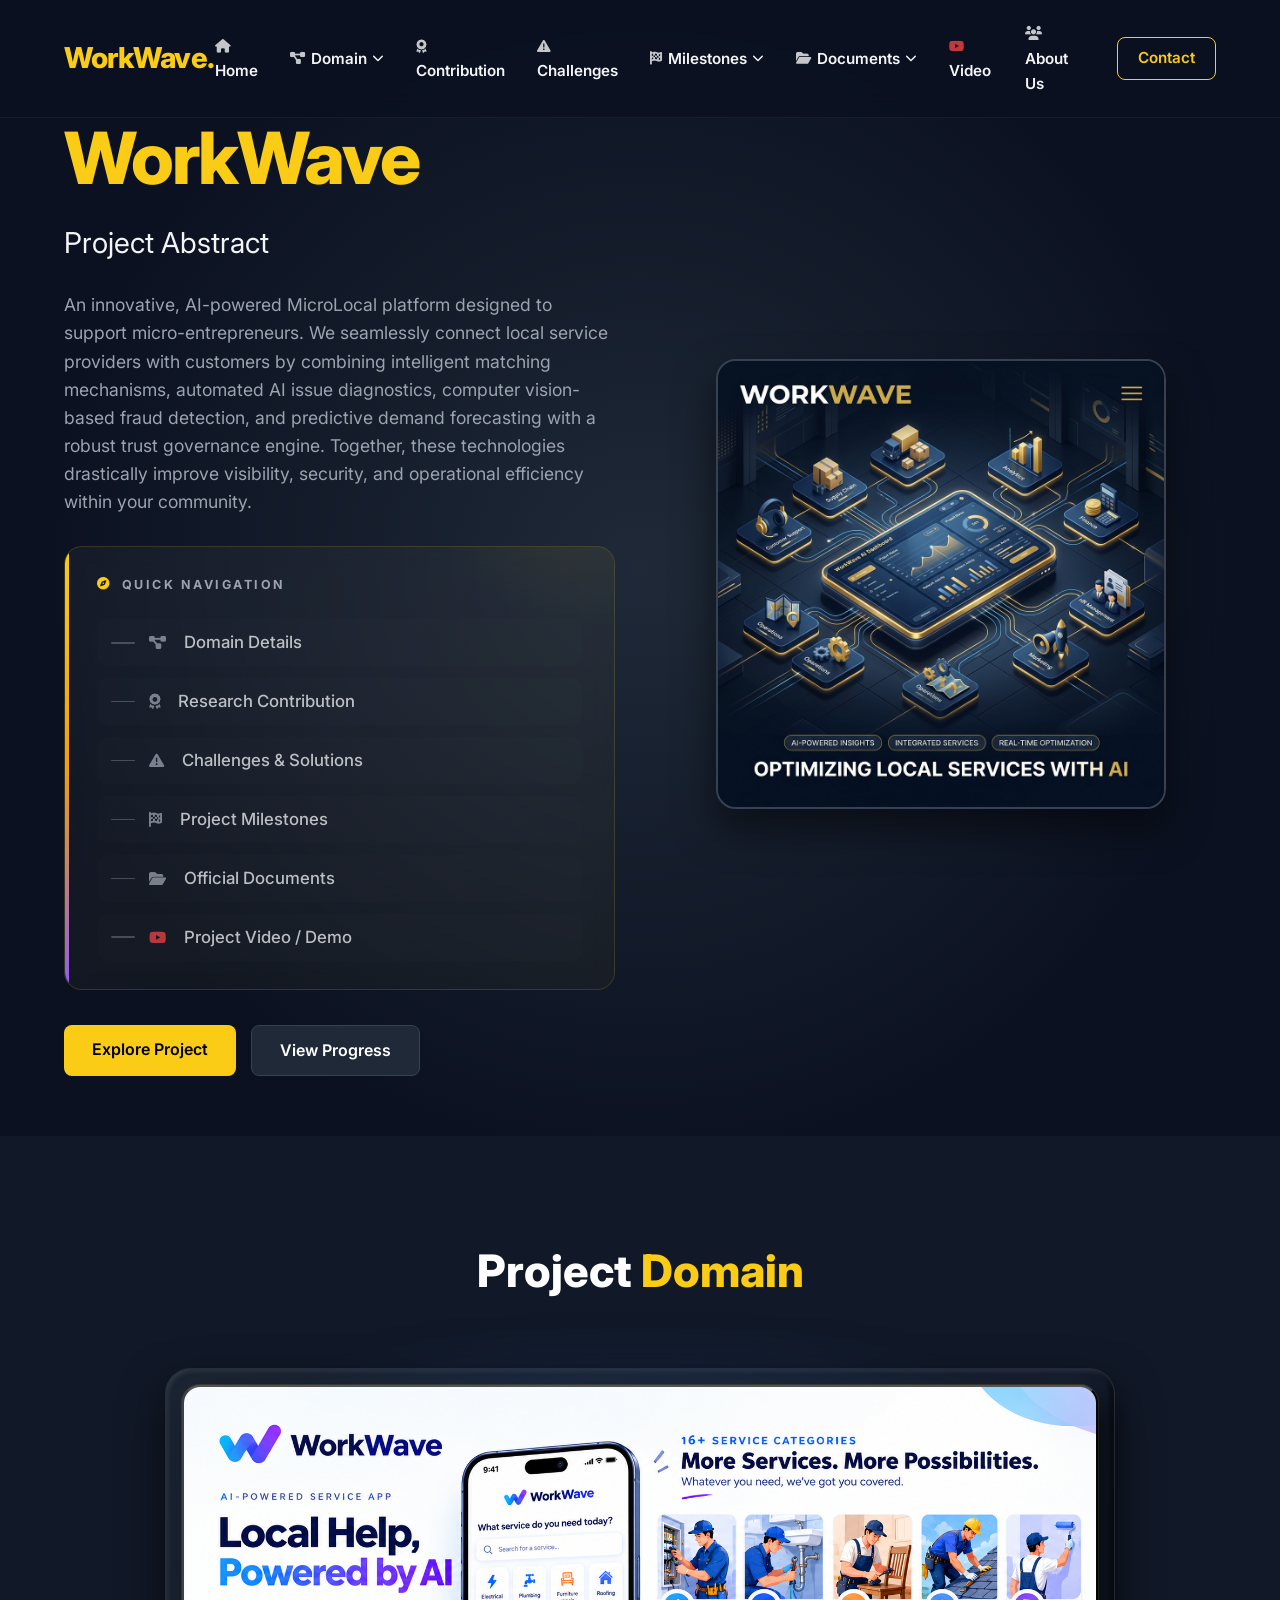
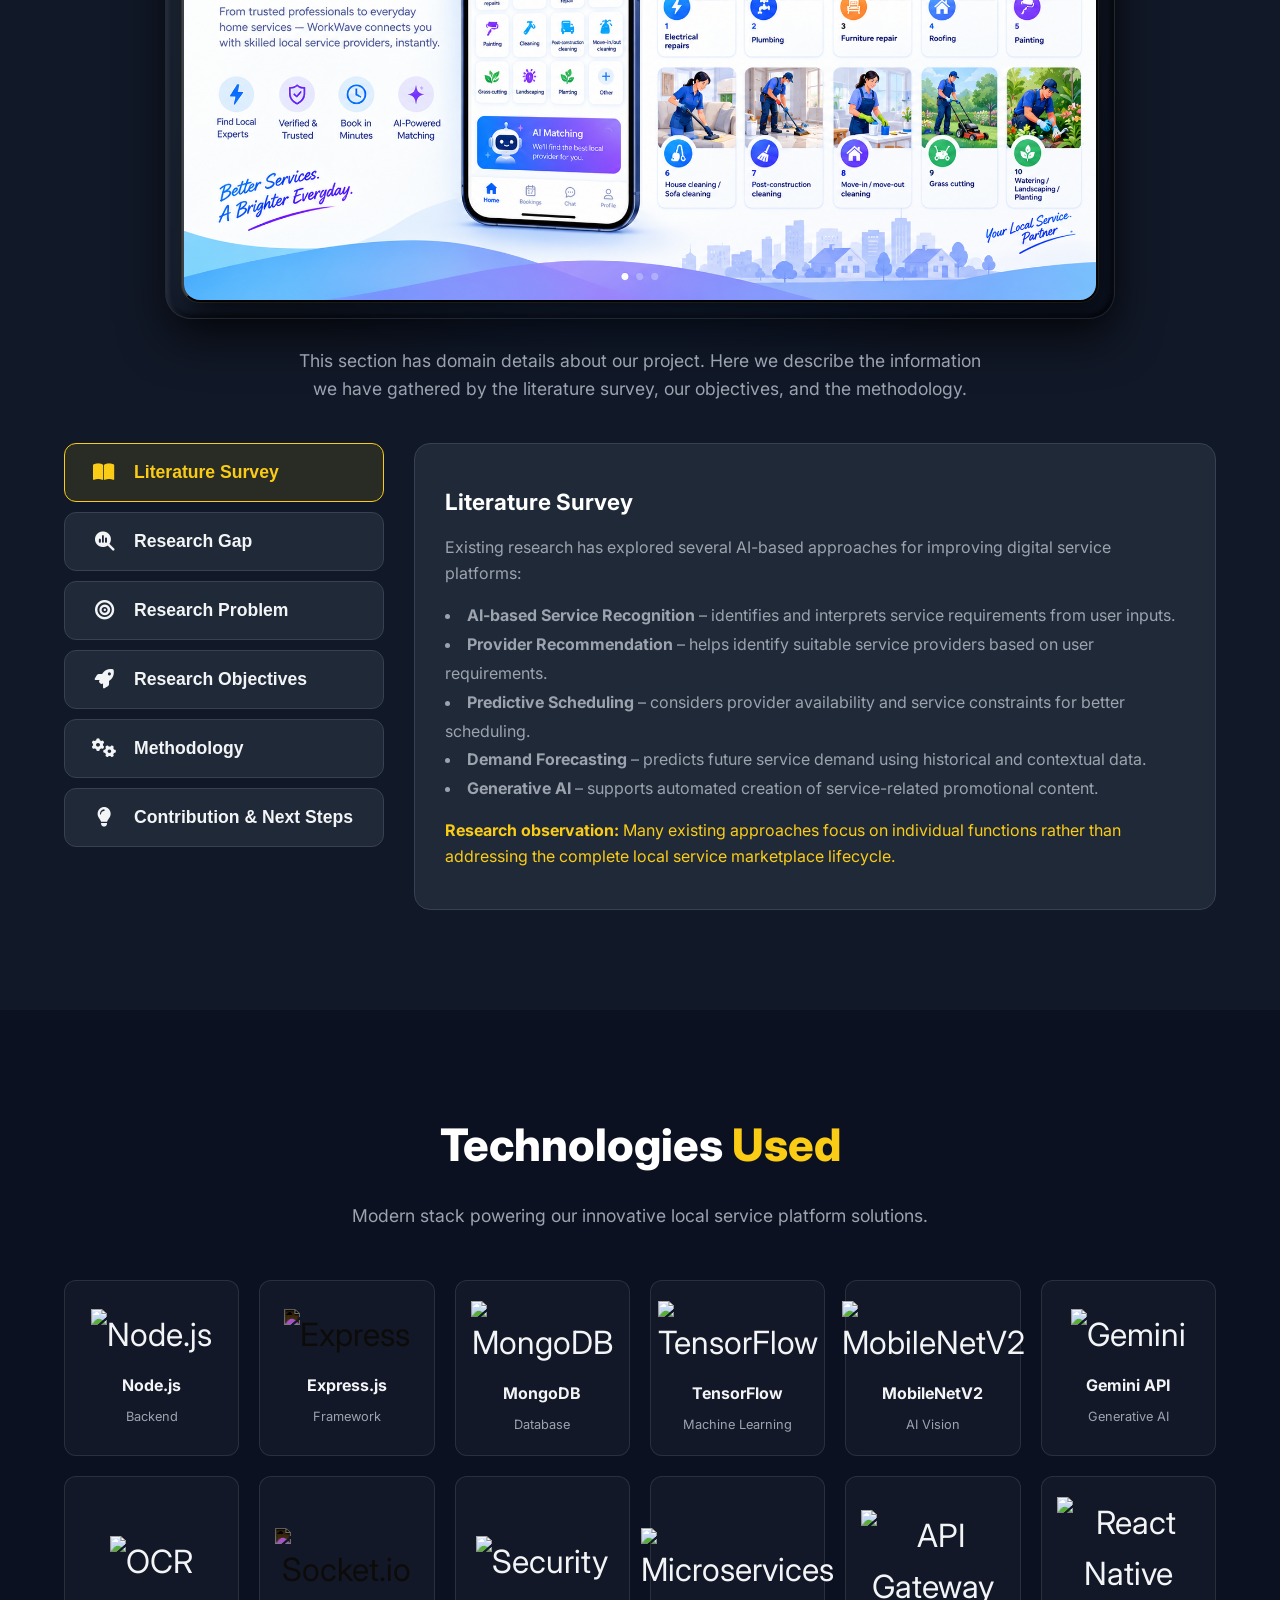
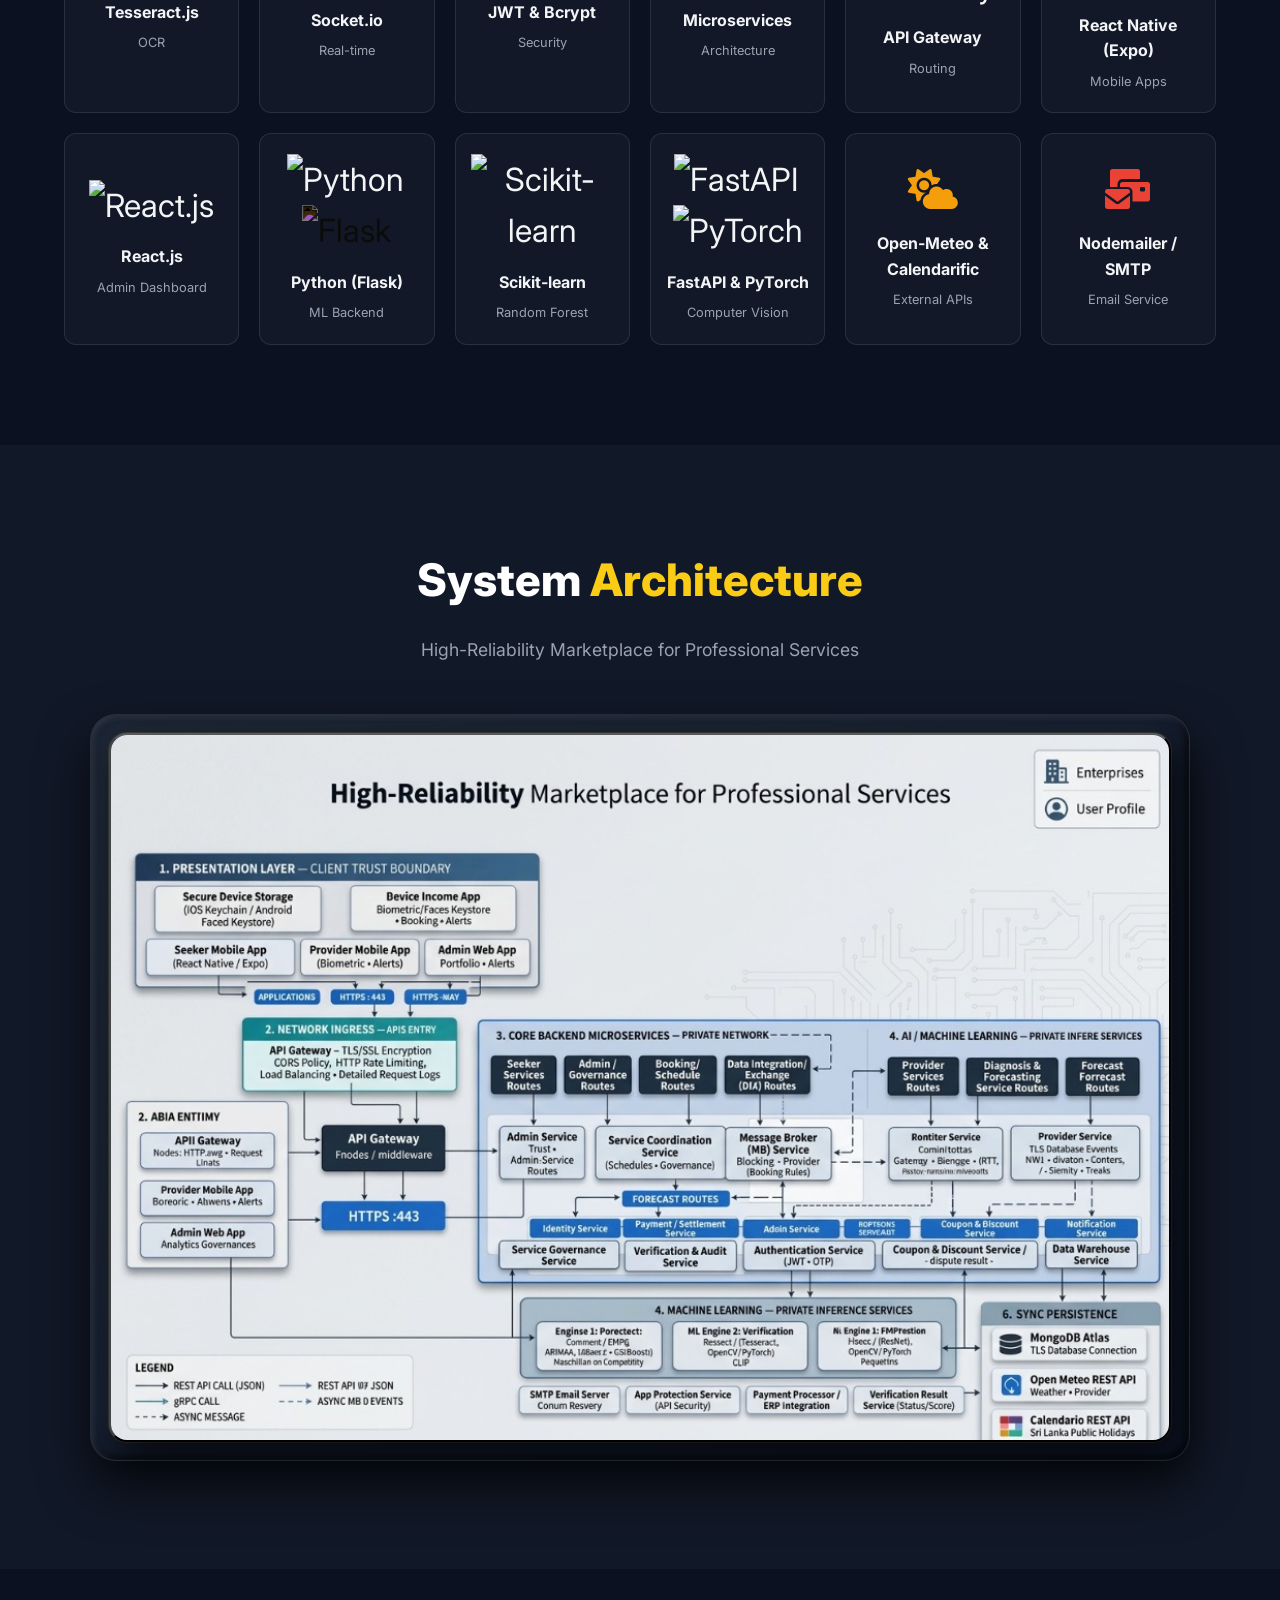
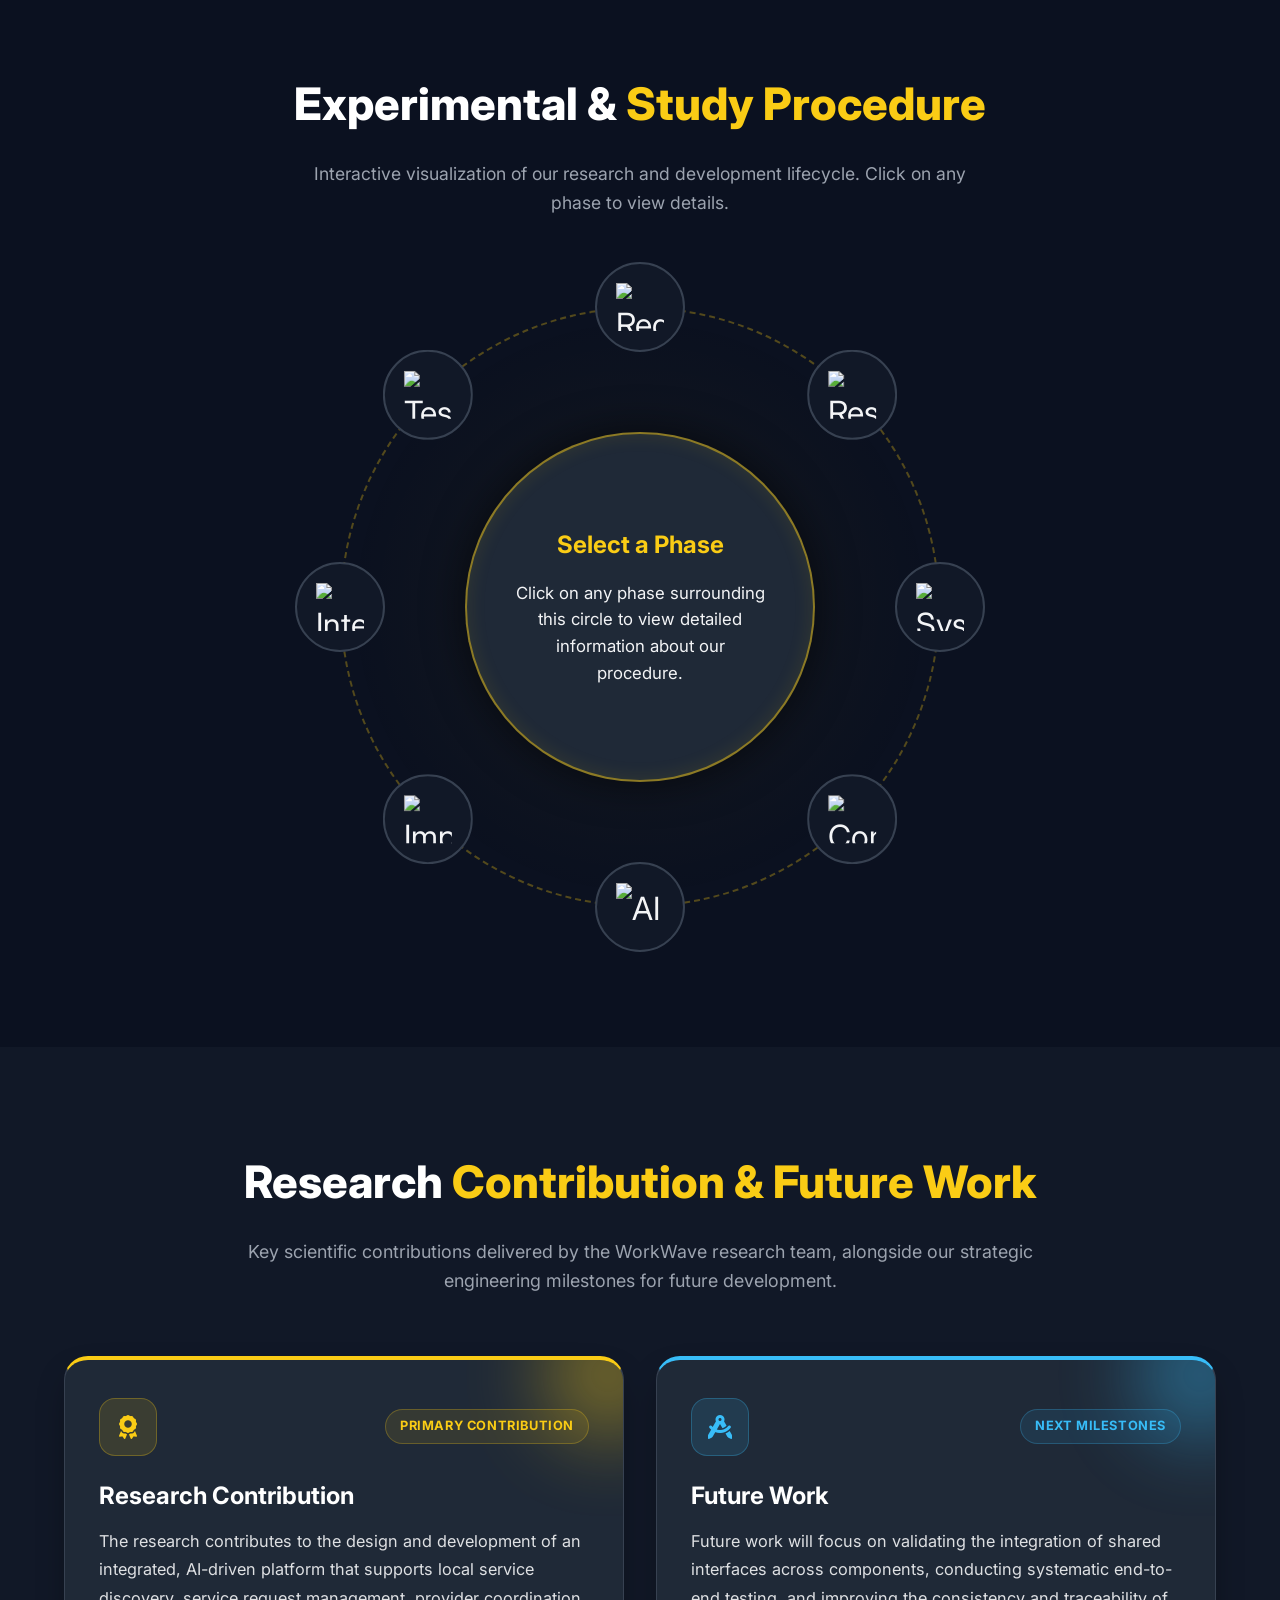
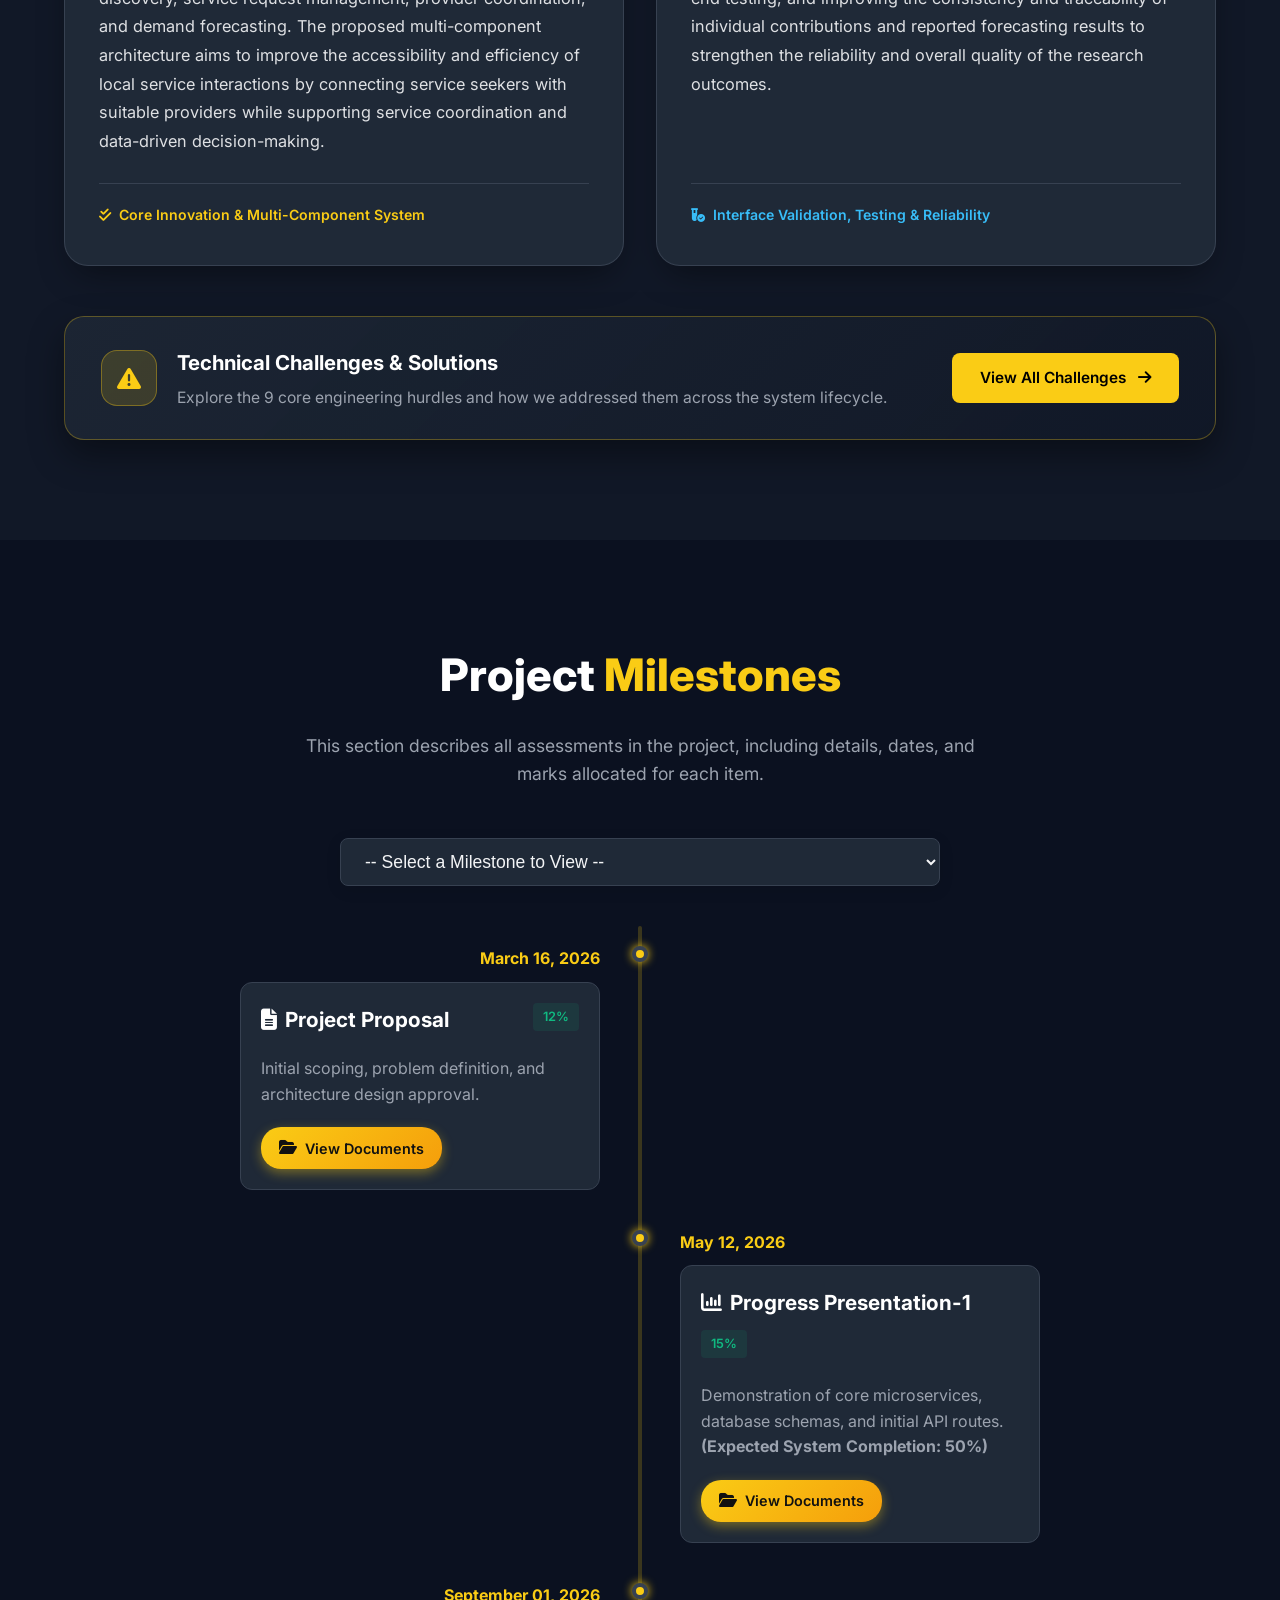
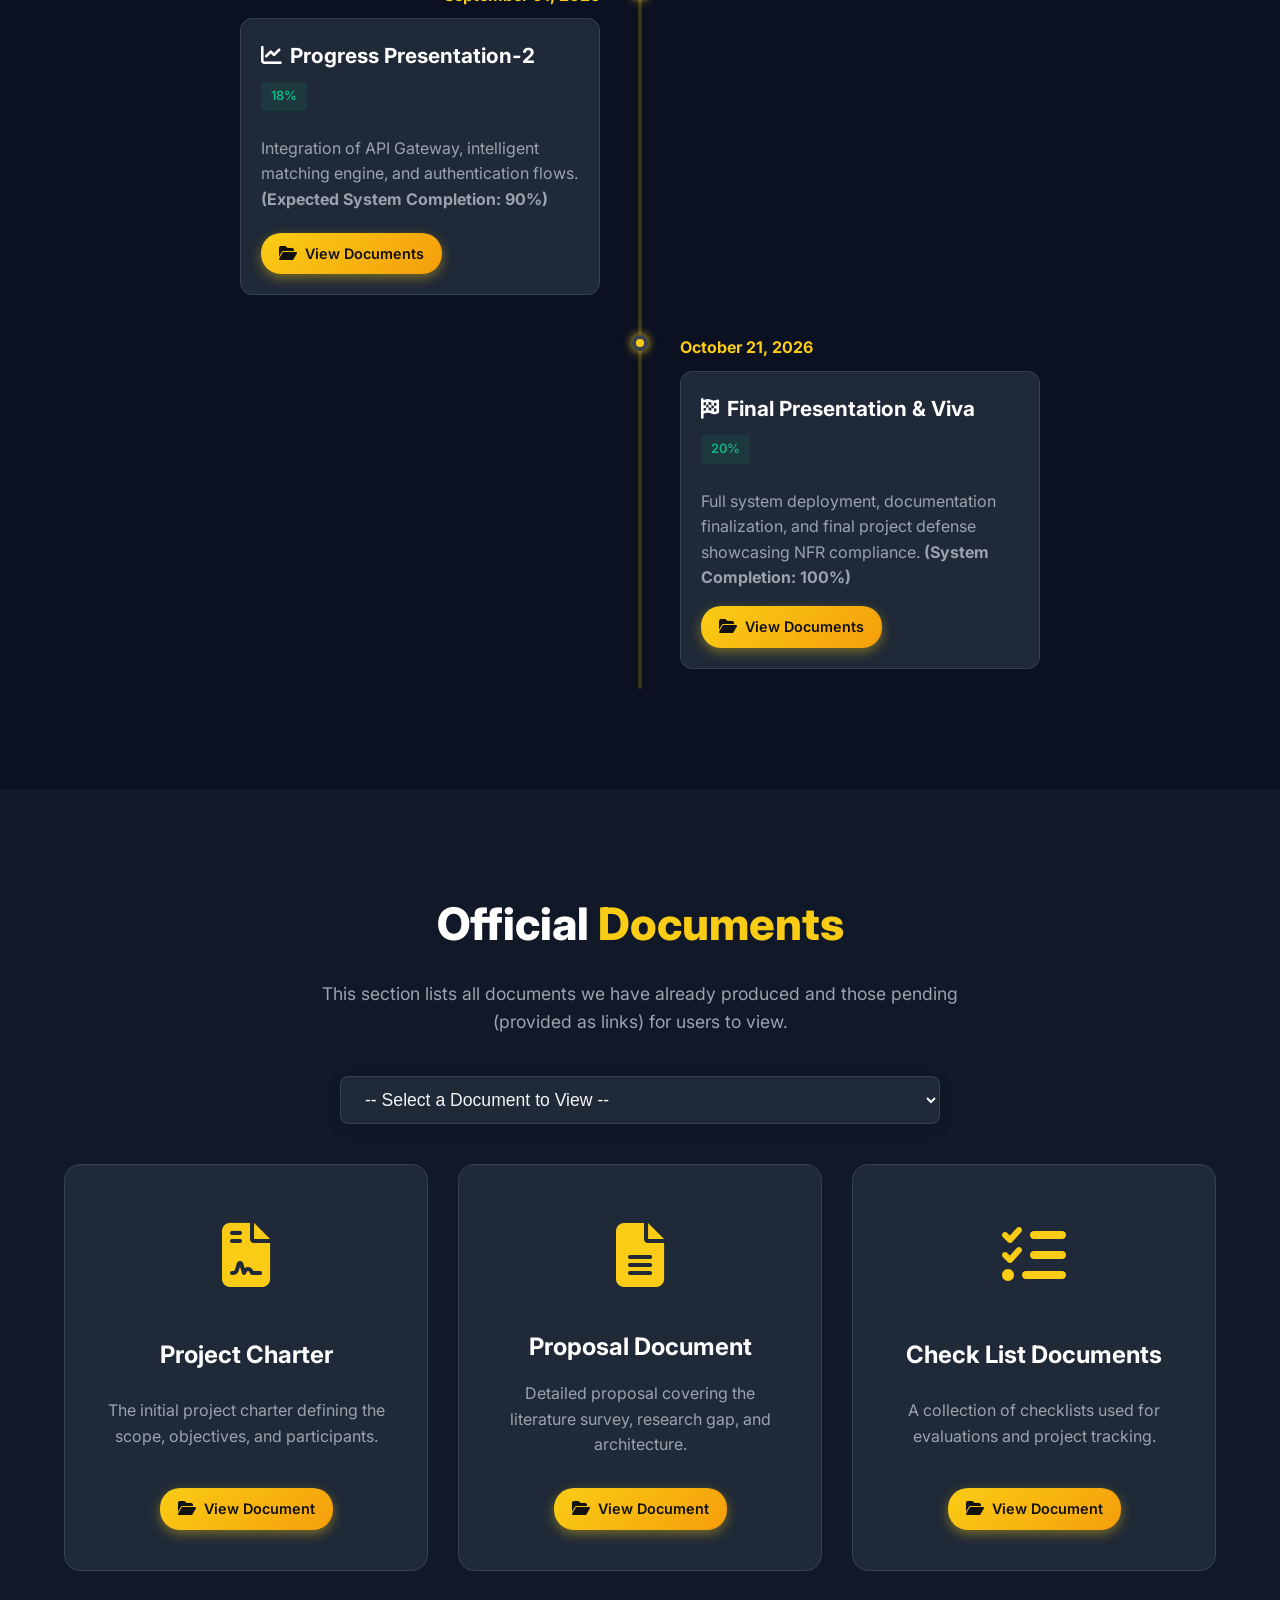
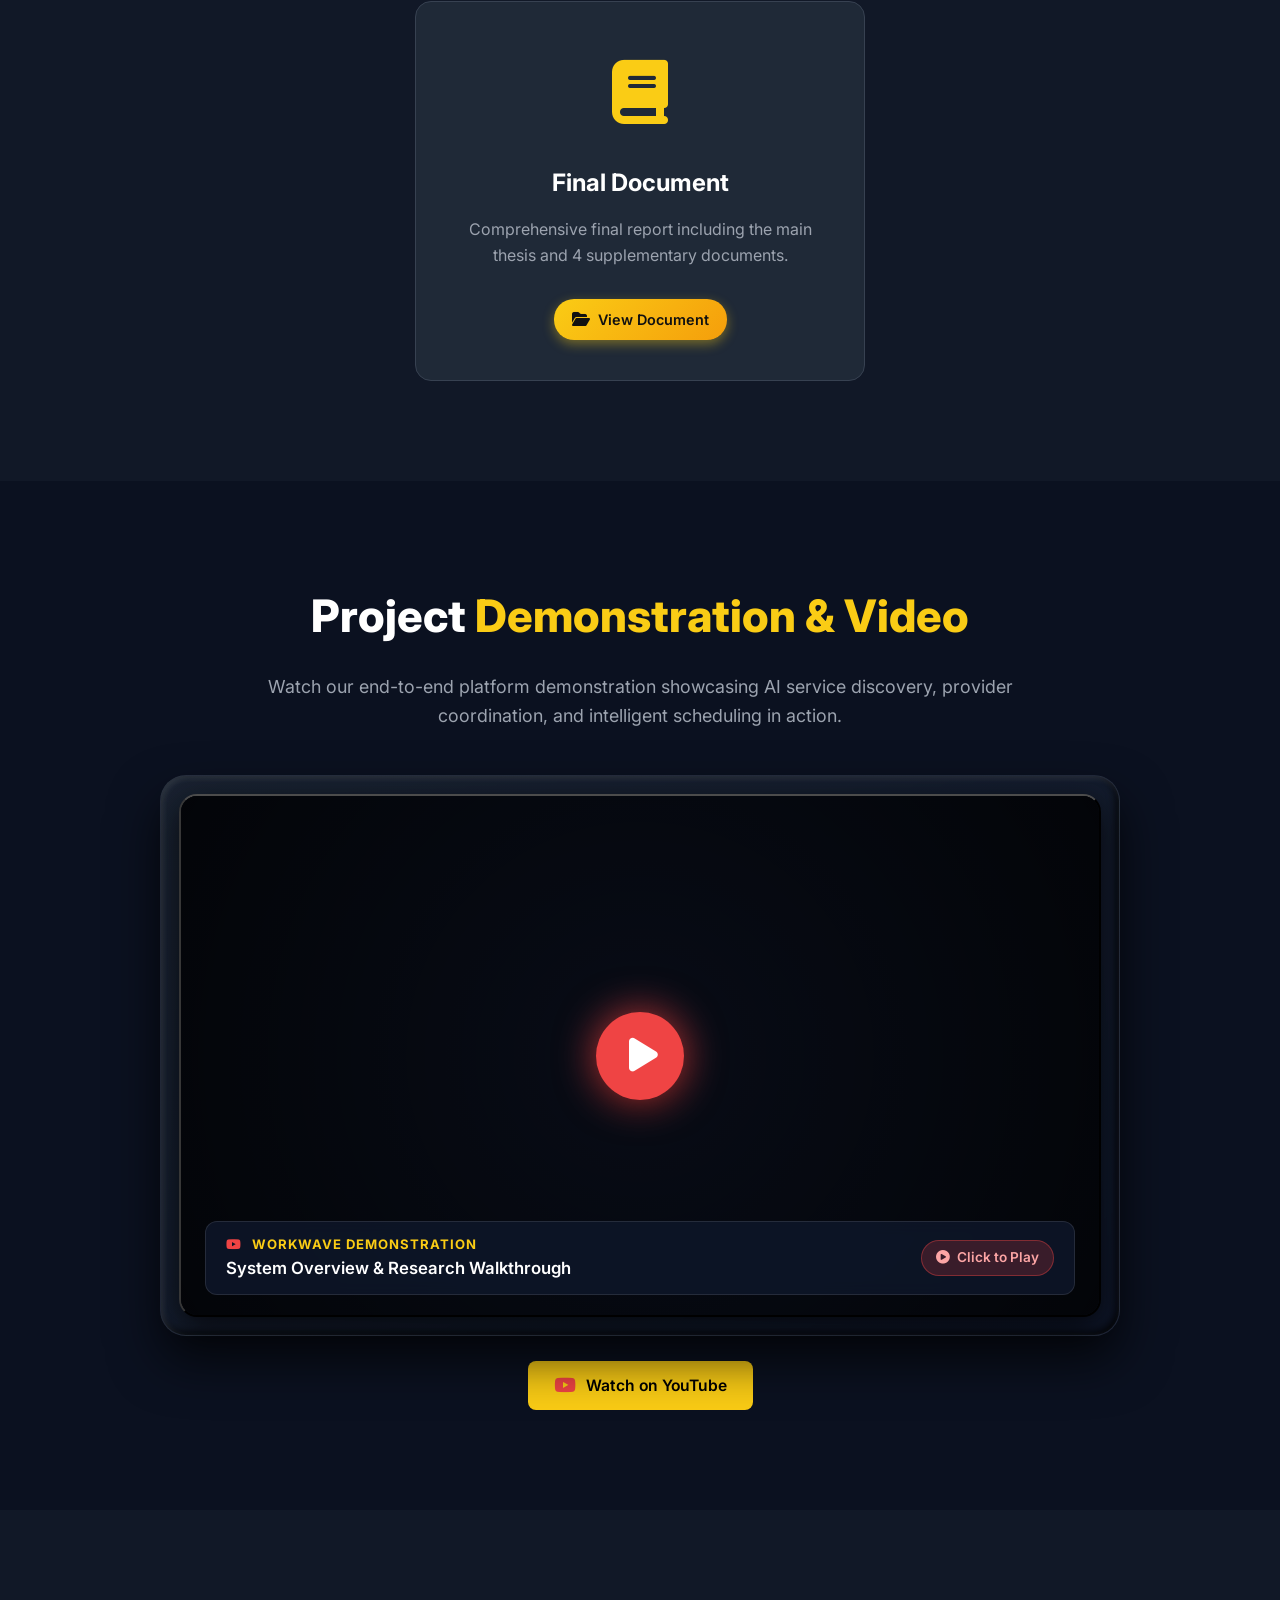
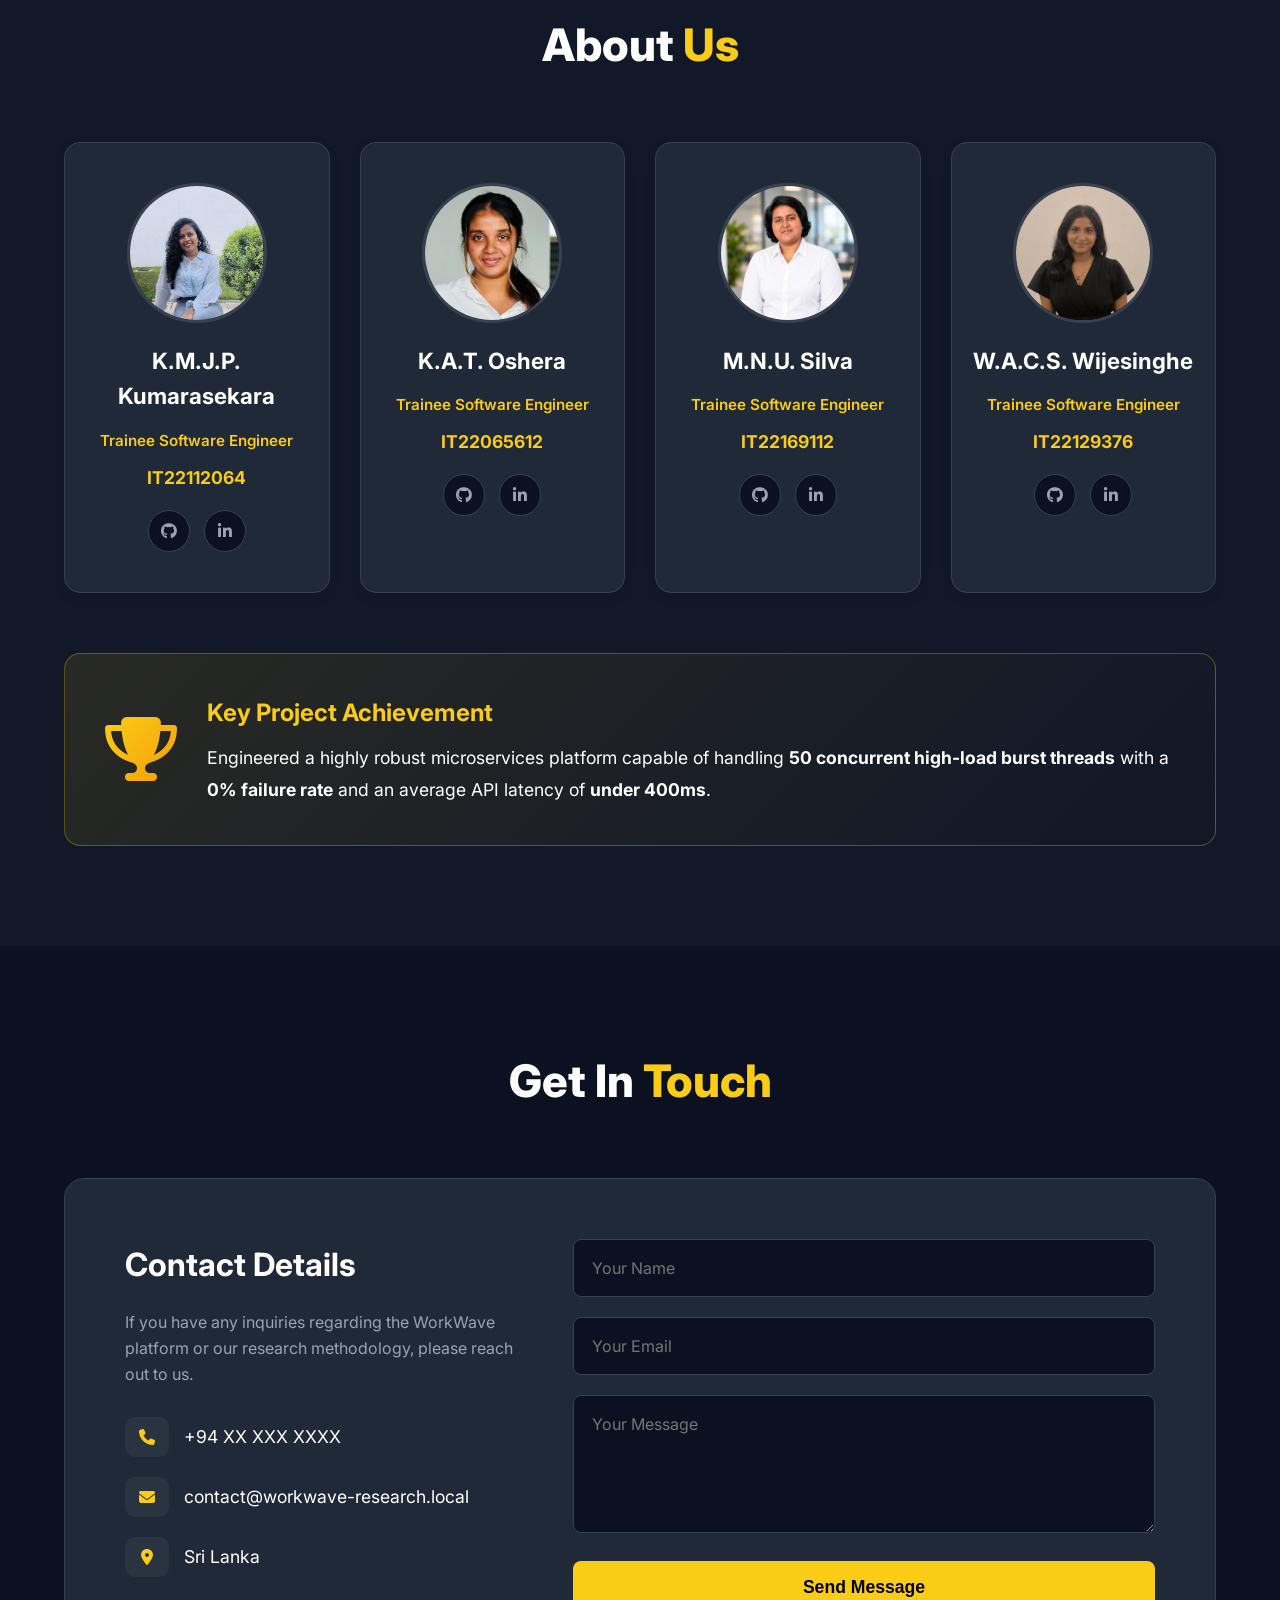
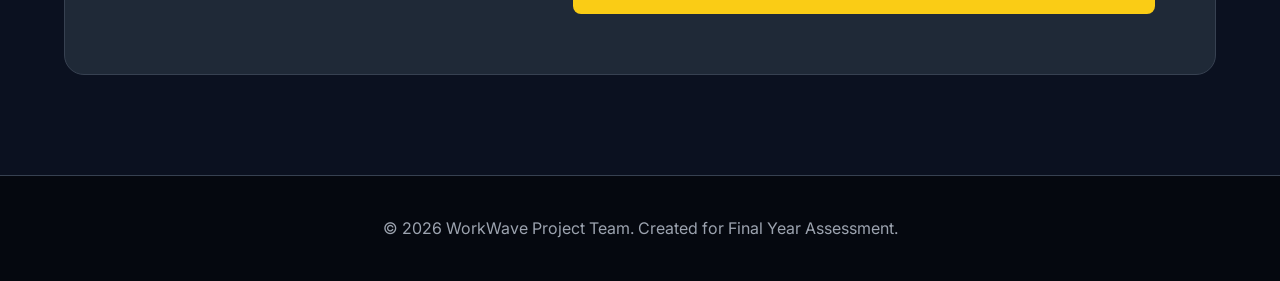
==== commit e2186e85: "Update the links" ====
--- a/index.html
+++ b/index.html
@@ -696,6 +696,10 @@
                             <p style="margin: 0; color: var(--text-muted);">Full system deployment, documentation
                                 finalization, and final project defense showcasing NFR compliance. <strong>(System
                                     Completion: 100%)</strong></p>
+                            <a href="https://drive.google.com/file/d/1vbFuEvoYVDgF5cVh-I39uCmwnLmh8pxU/view?usp=drive_link"
+                                target="_blank" rel="noopener noreferrer" class="drive-btn" style="margin-top: 15px;">
+                                <span style="font-size: 1rem;"><i class="fa-solid fa-folder-open"></i></span> View Documents
+                            </a>
                         </div>
                     </div>
                 </div>
@@ -1339,4 +1343,4 @@
         </script>
 </body>
 
-</html>+</html>
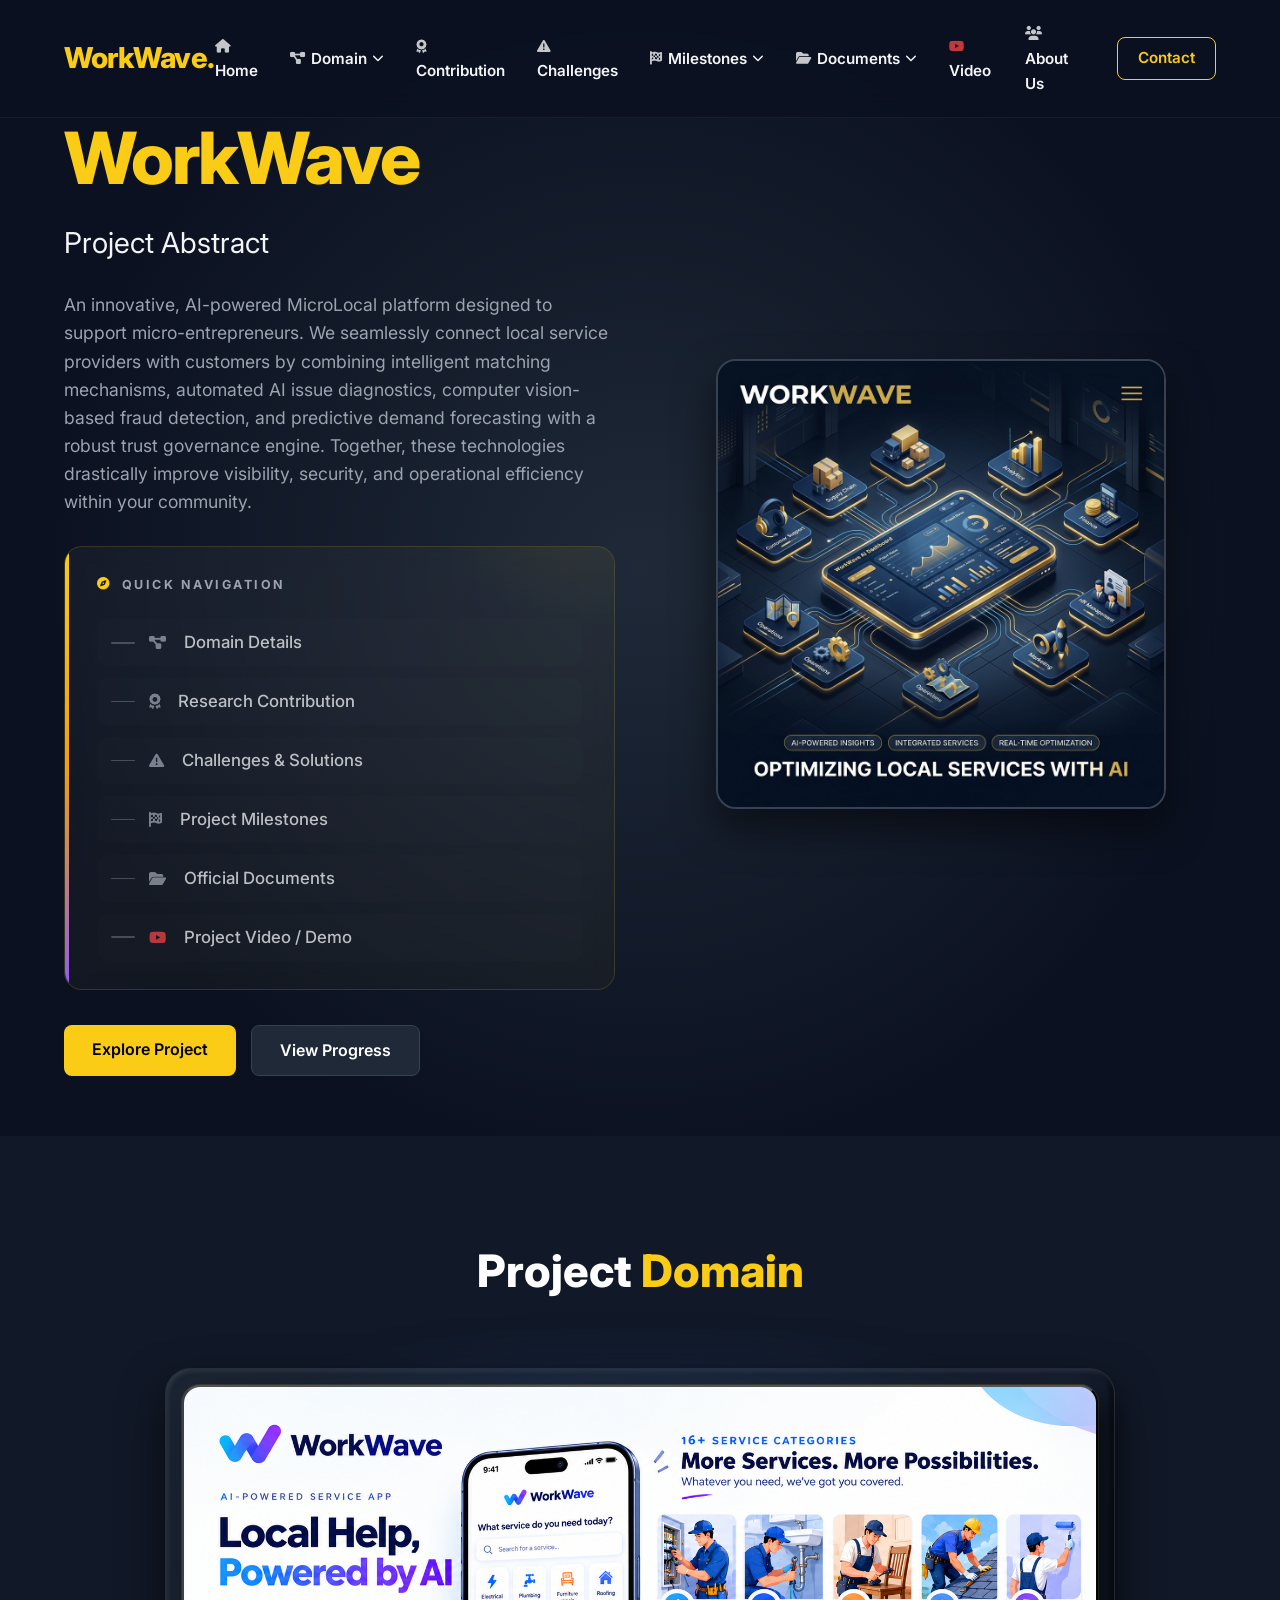
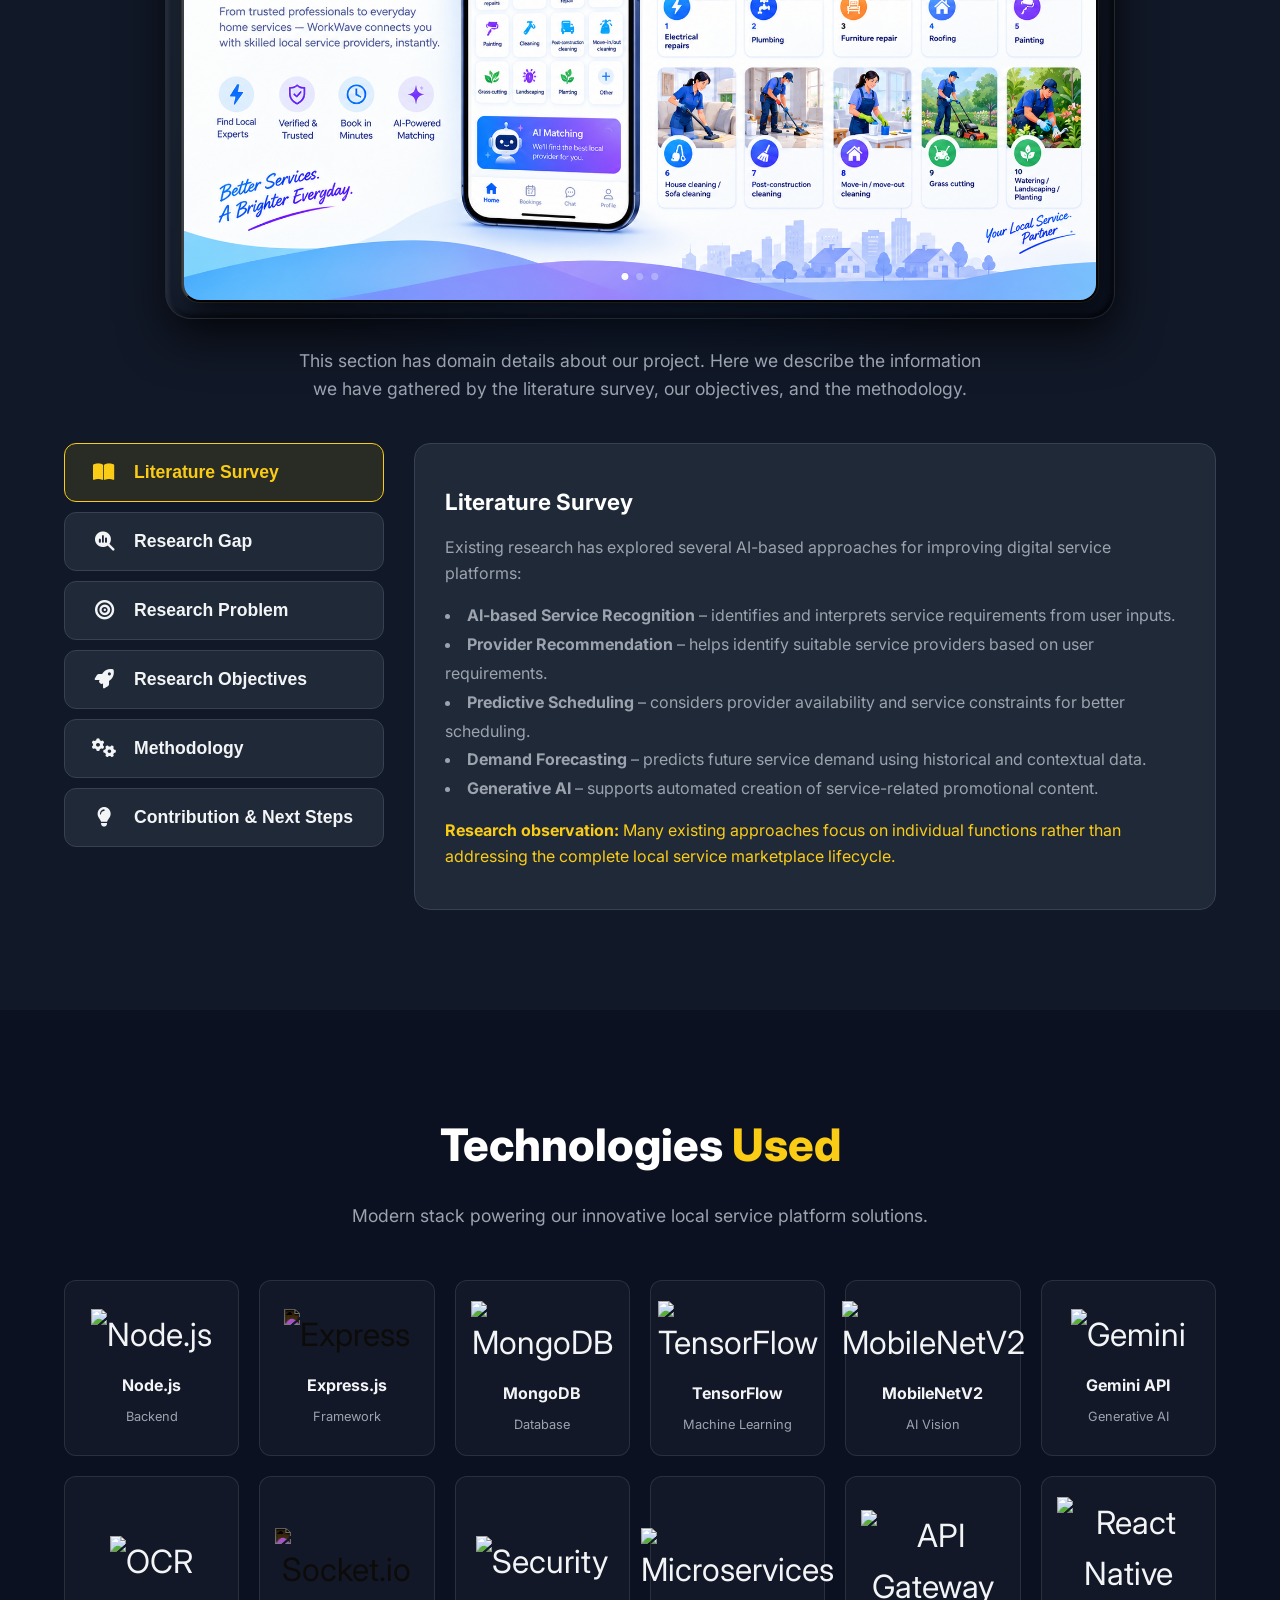
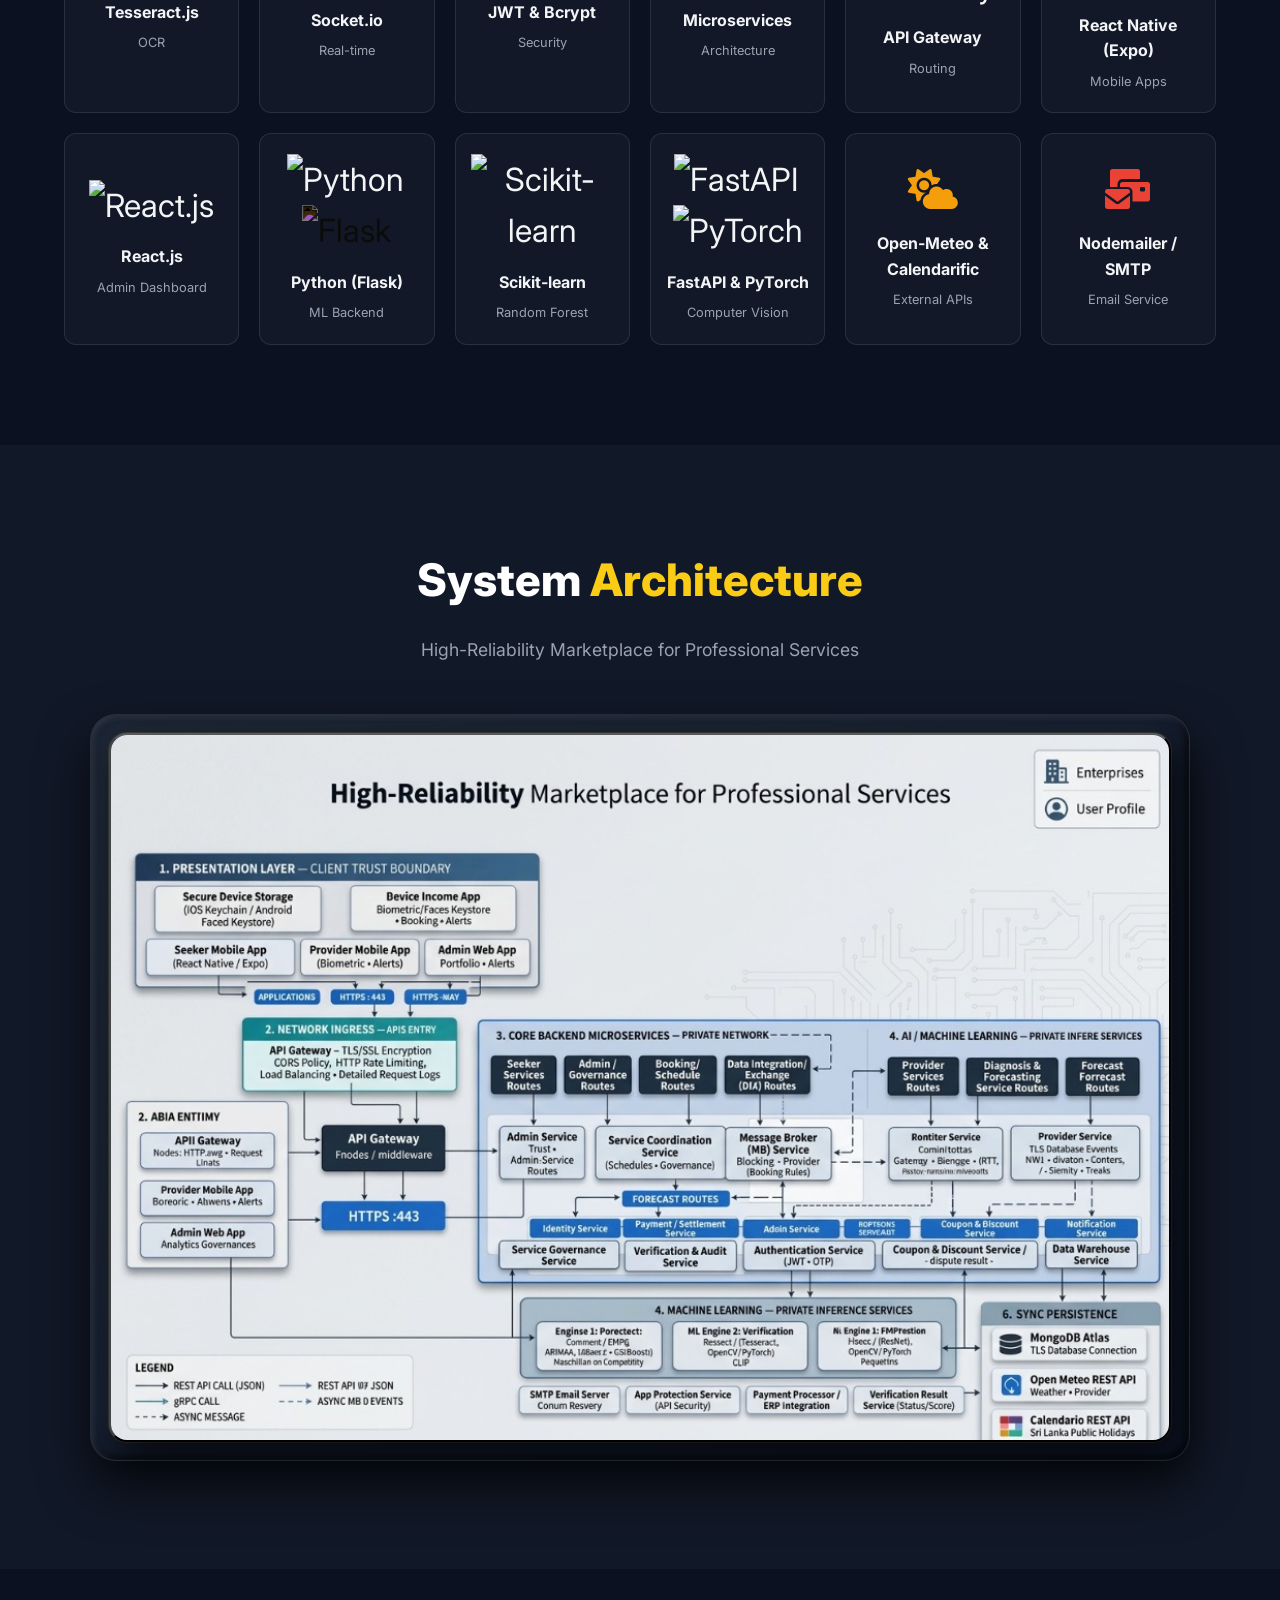
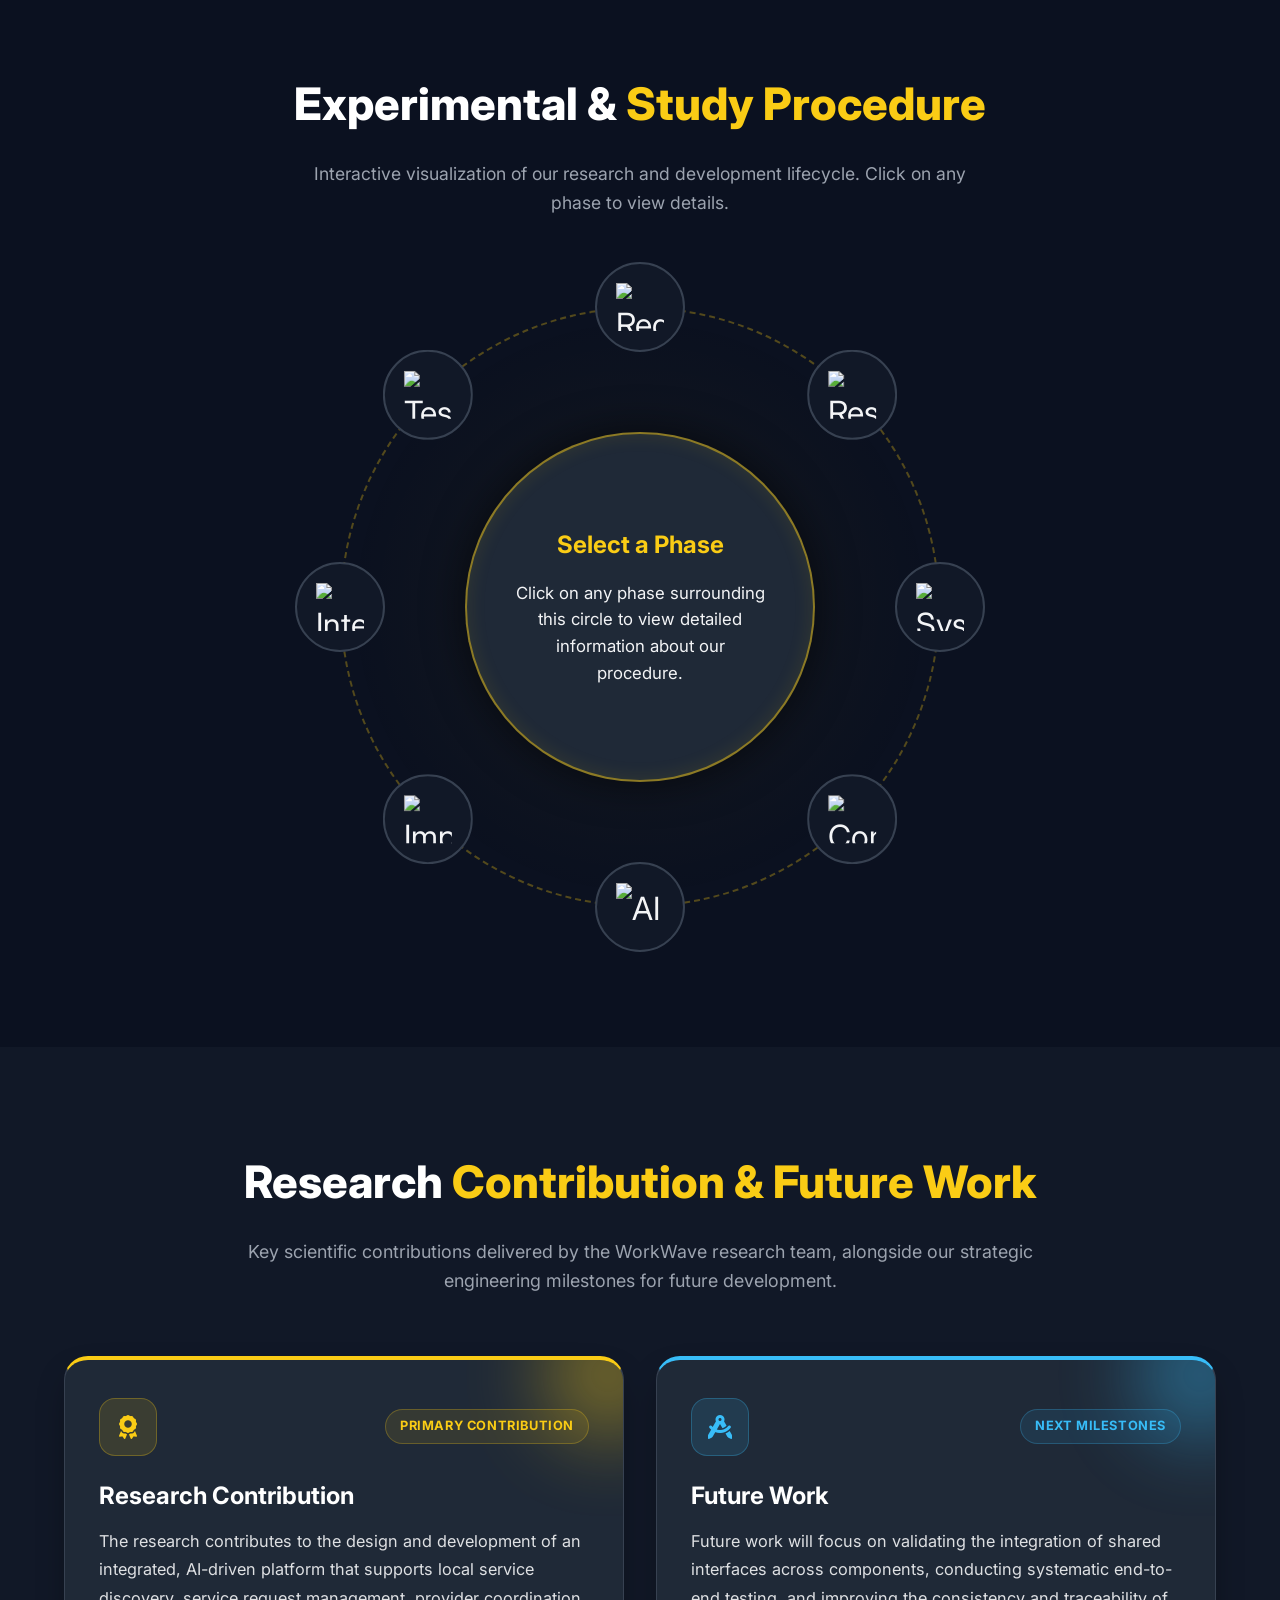
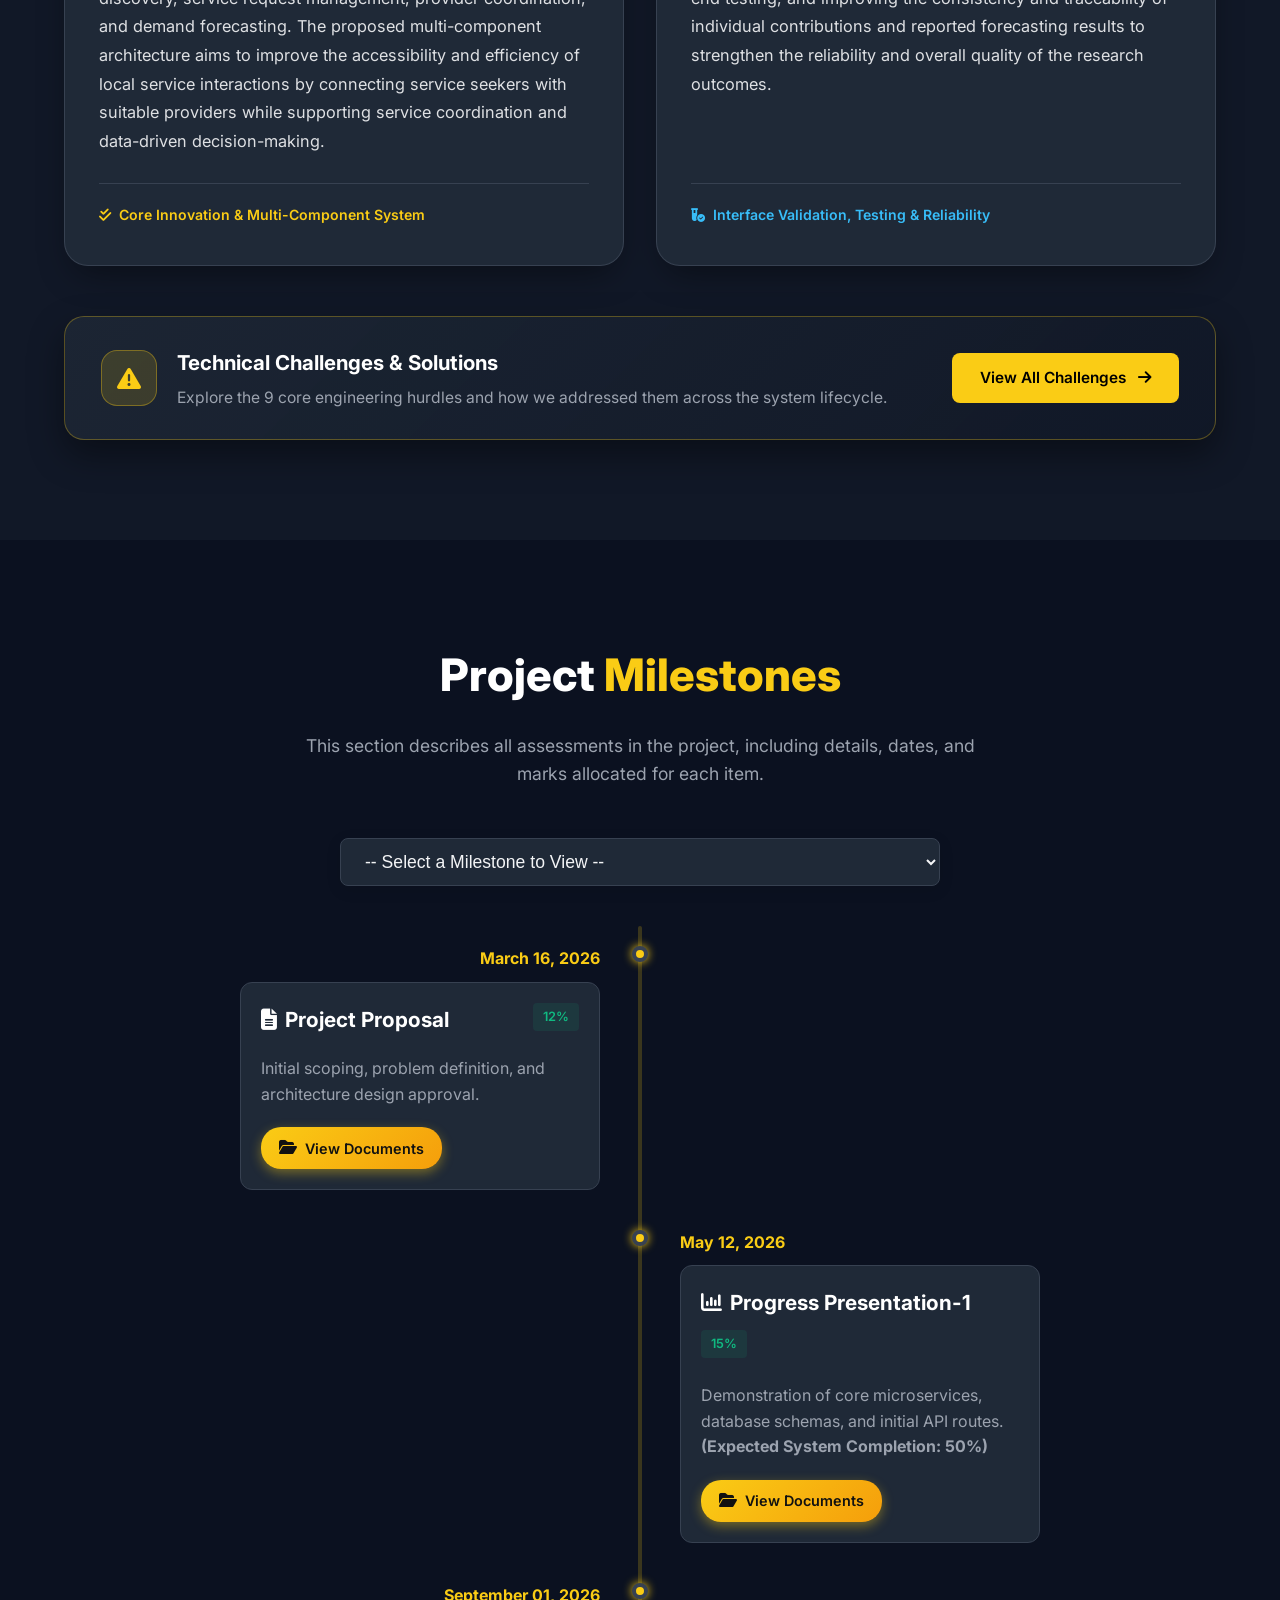
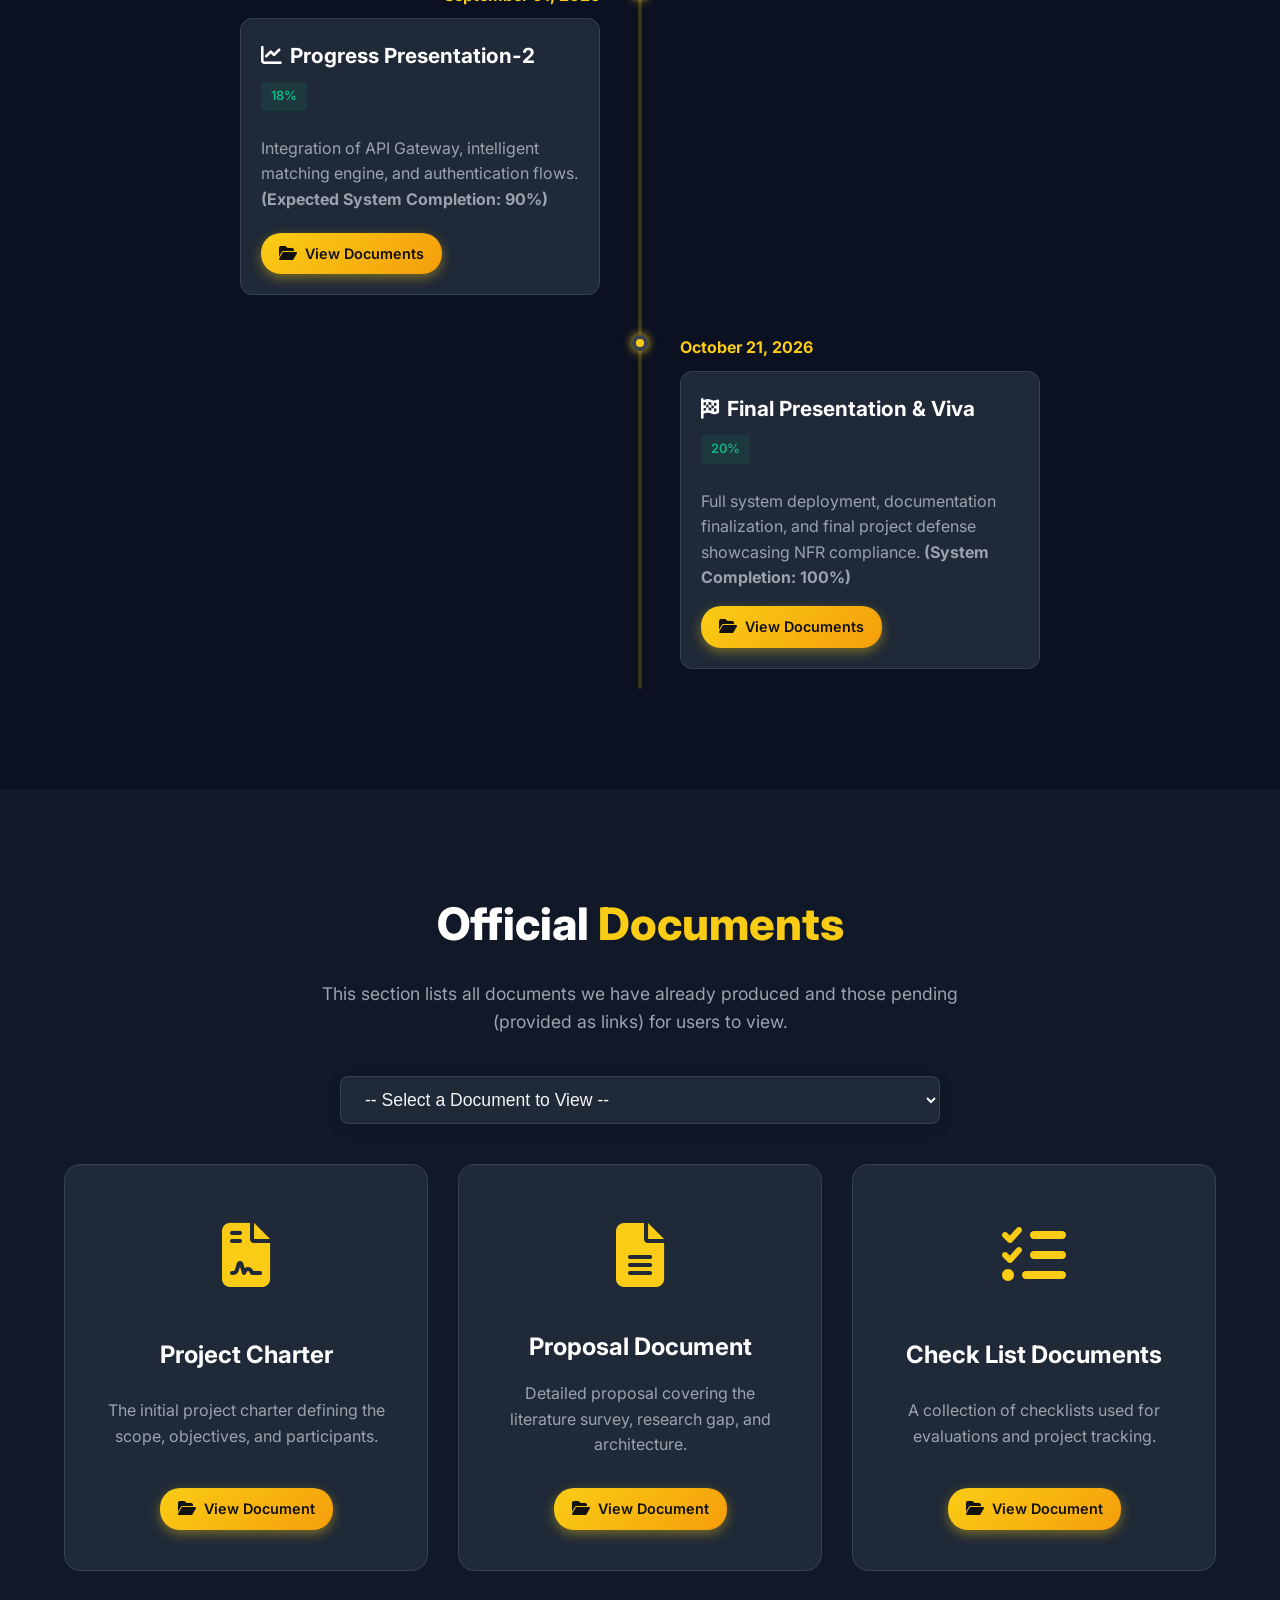
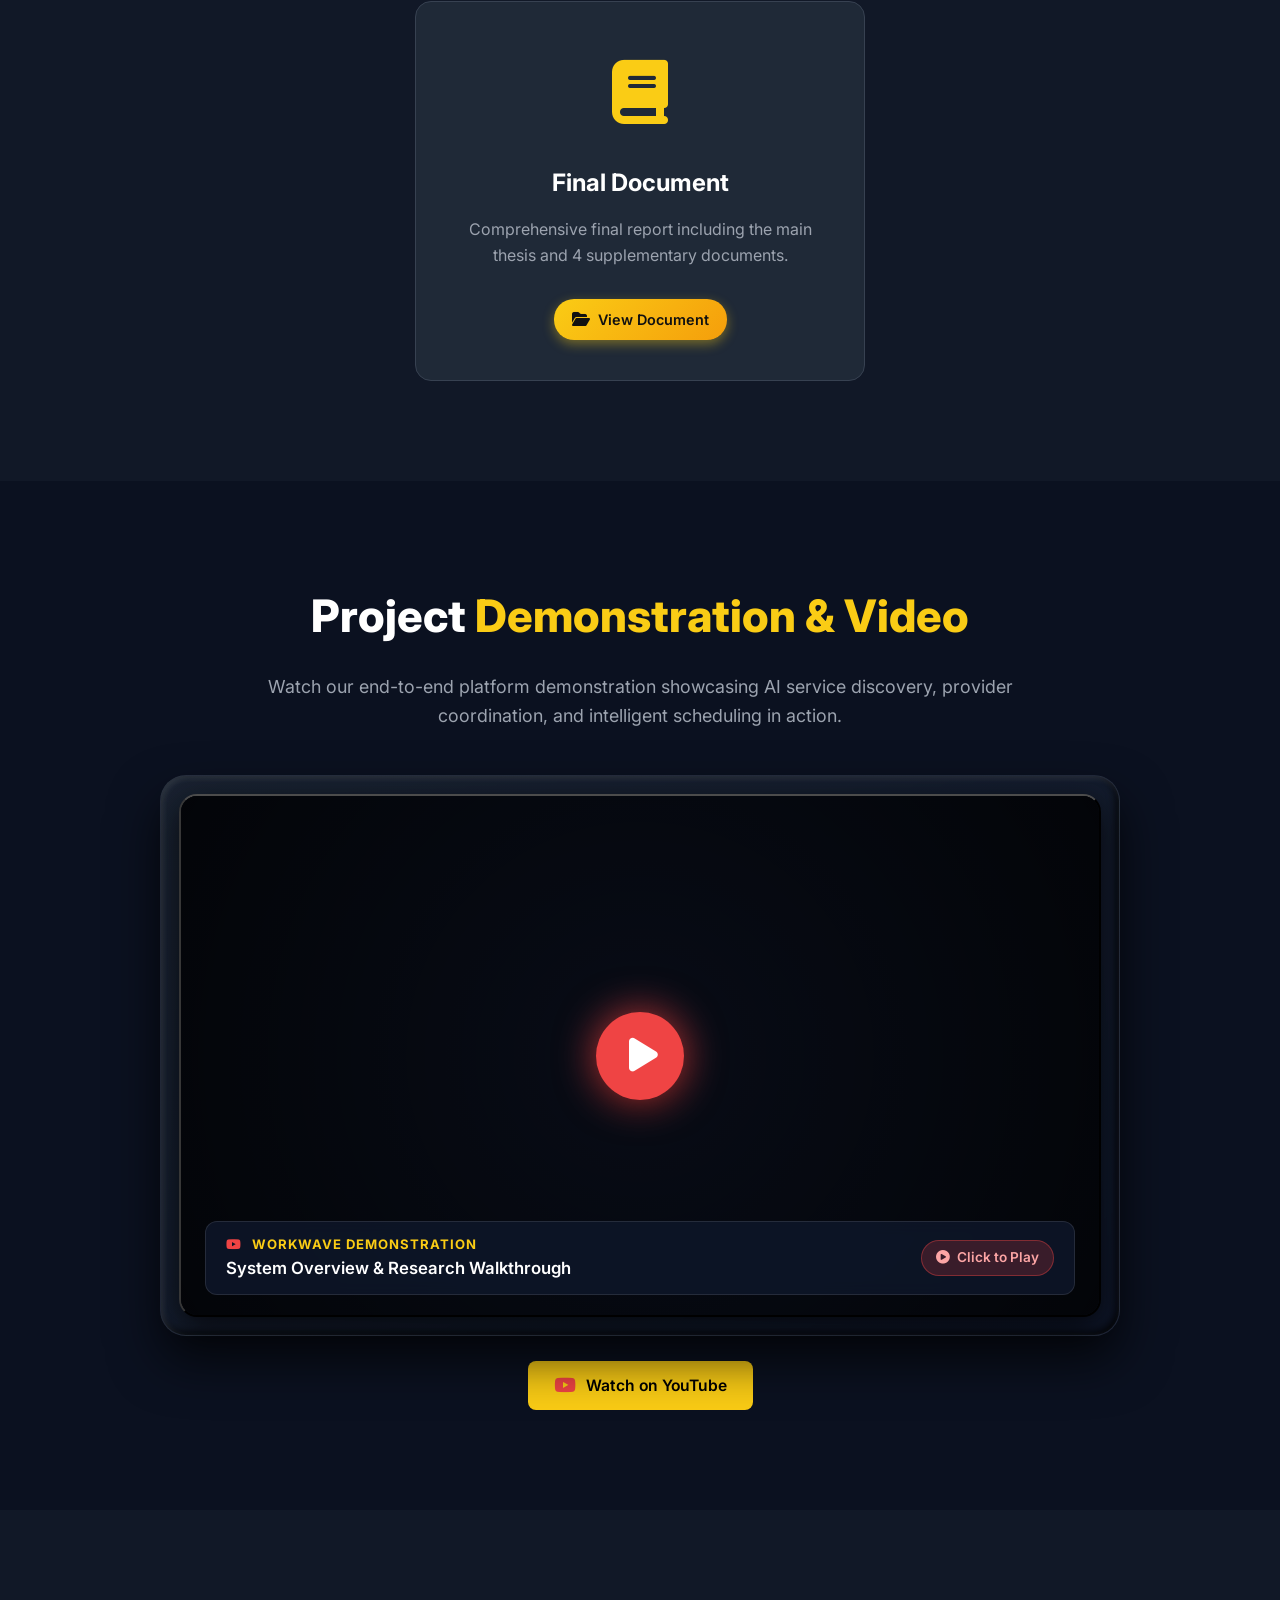
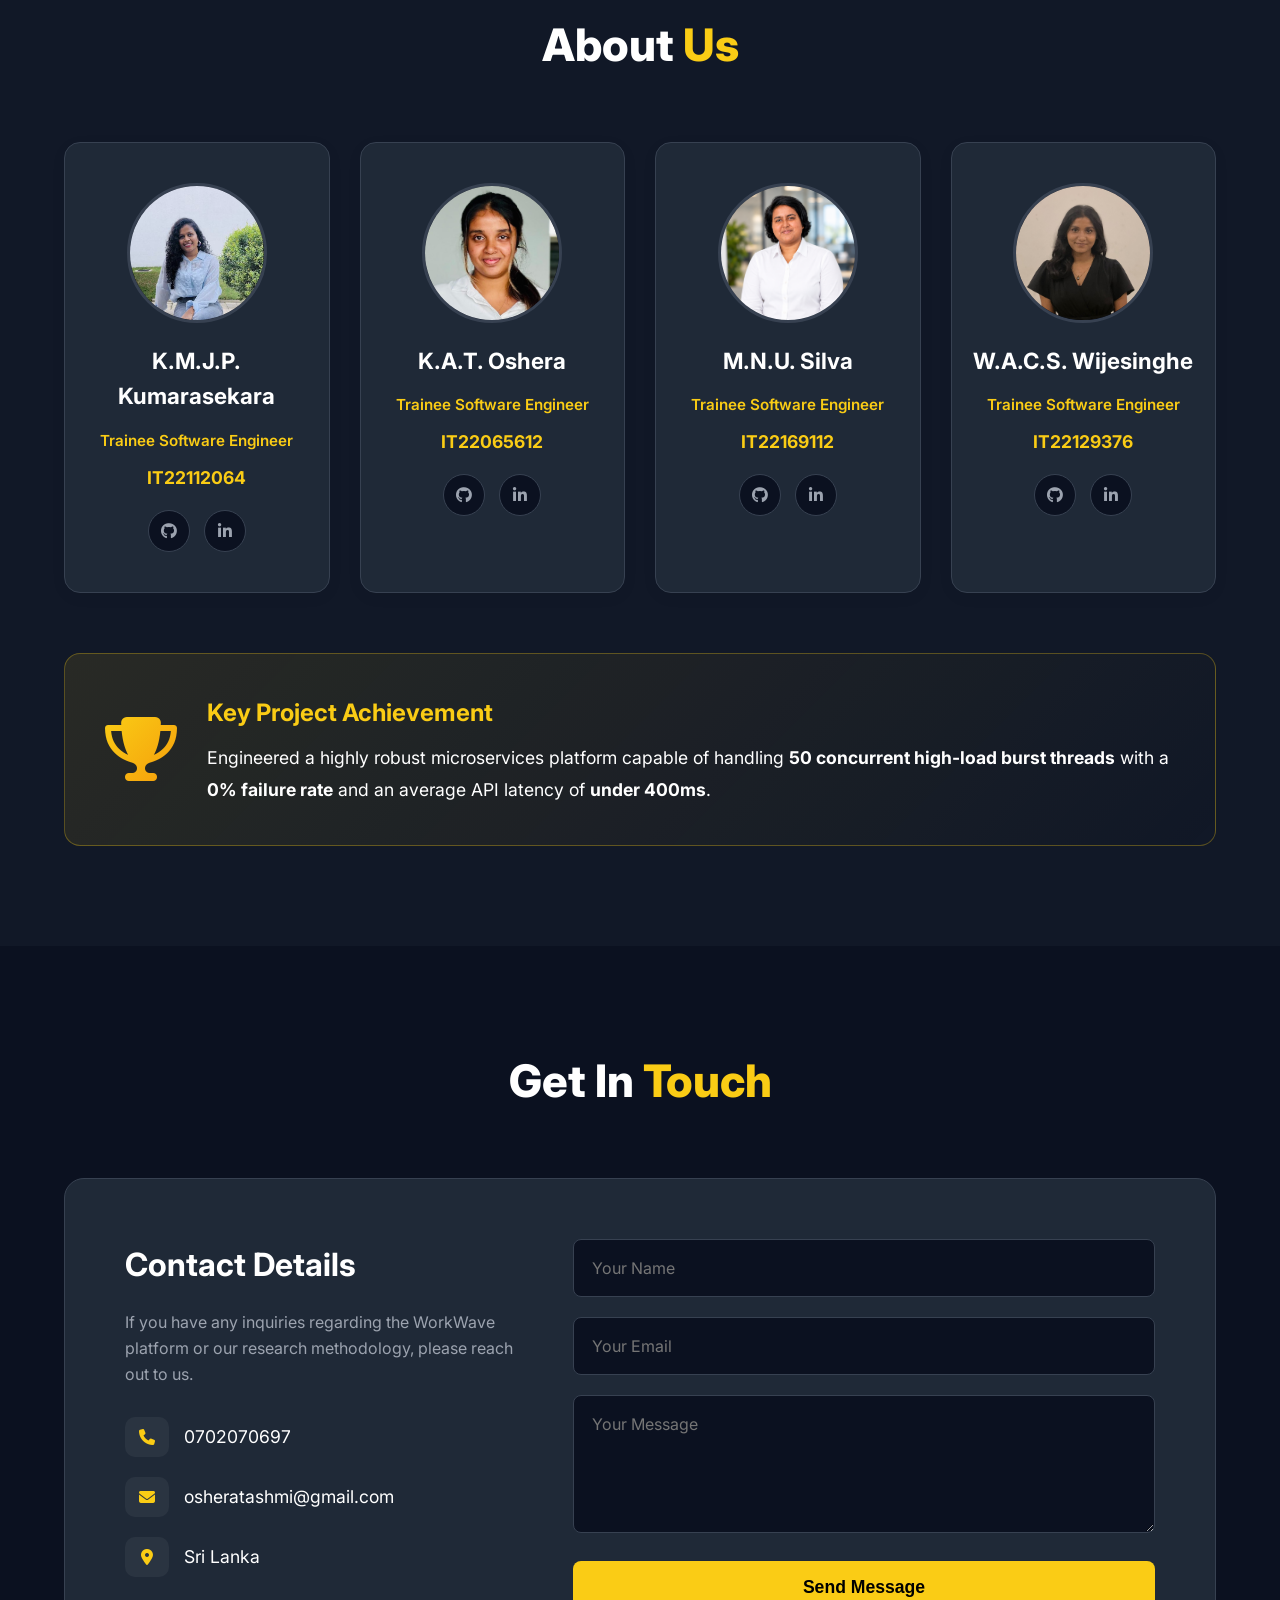
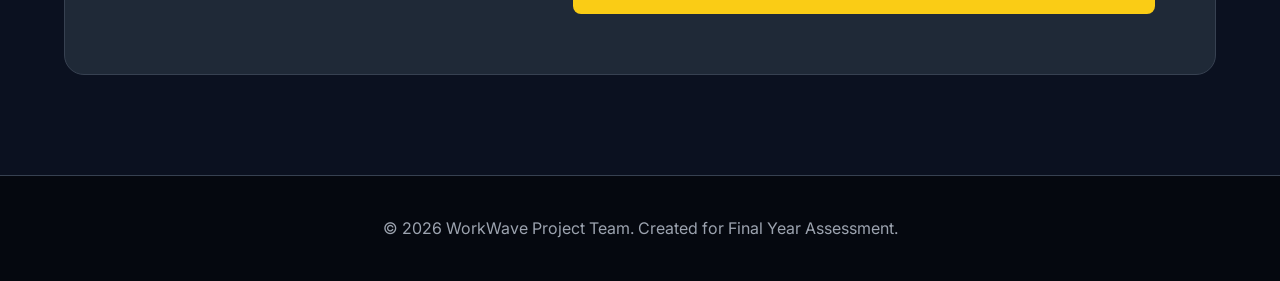
==== commit a794521d: "deploy" ====
--- a/index.html
+++ b/index.html
@@ -916,11 +916,11 @@
                             reach out to us.</p>
                         <div class="info-item">
                             <span class="icon"><i class="fa-solid fa-phone"></i></span>
-                            <span>+94 XX XXX XXXX</span>
+                            <a href="tel:0702070697">0702070697</a>
                         </div>
                         <div class="info-item">
                             <span class="icon"><i class="fa-solid fa-envelope"></i></span>
-                            <span>contact@workwave-research.local</span>
+                            <a href="mailto:osheratashmi@gmail.com">osheratashmi@gmail.com</a>
                         </div>
                         <div class="info-item">
                             <span class="icon"><i class="fa-solid fa-location-dot"></i></span>
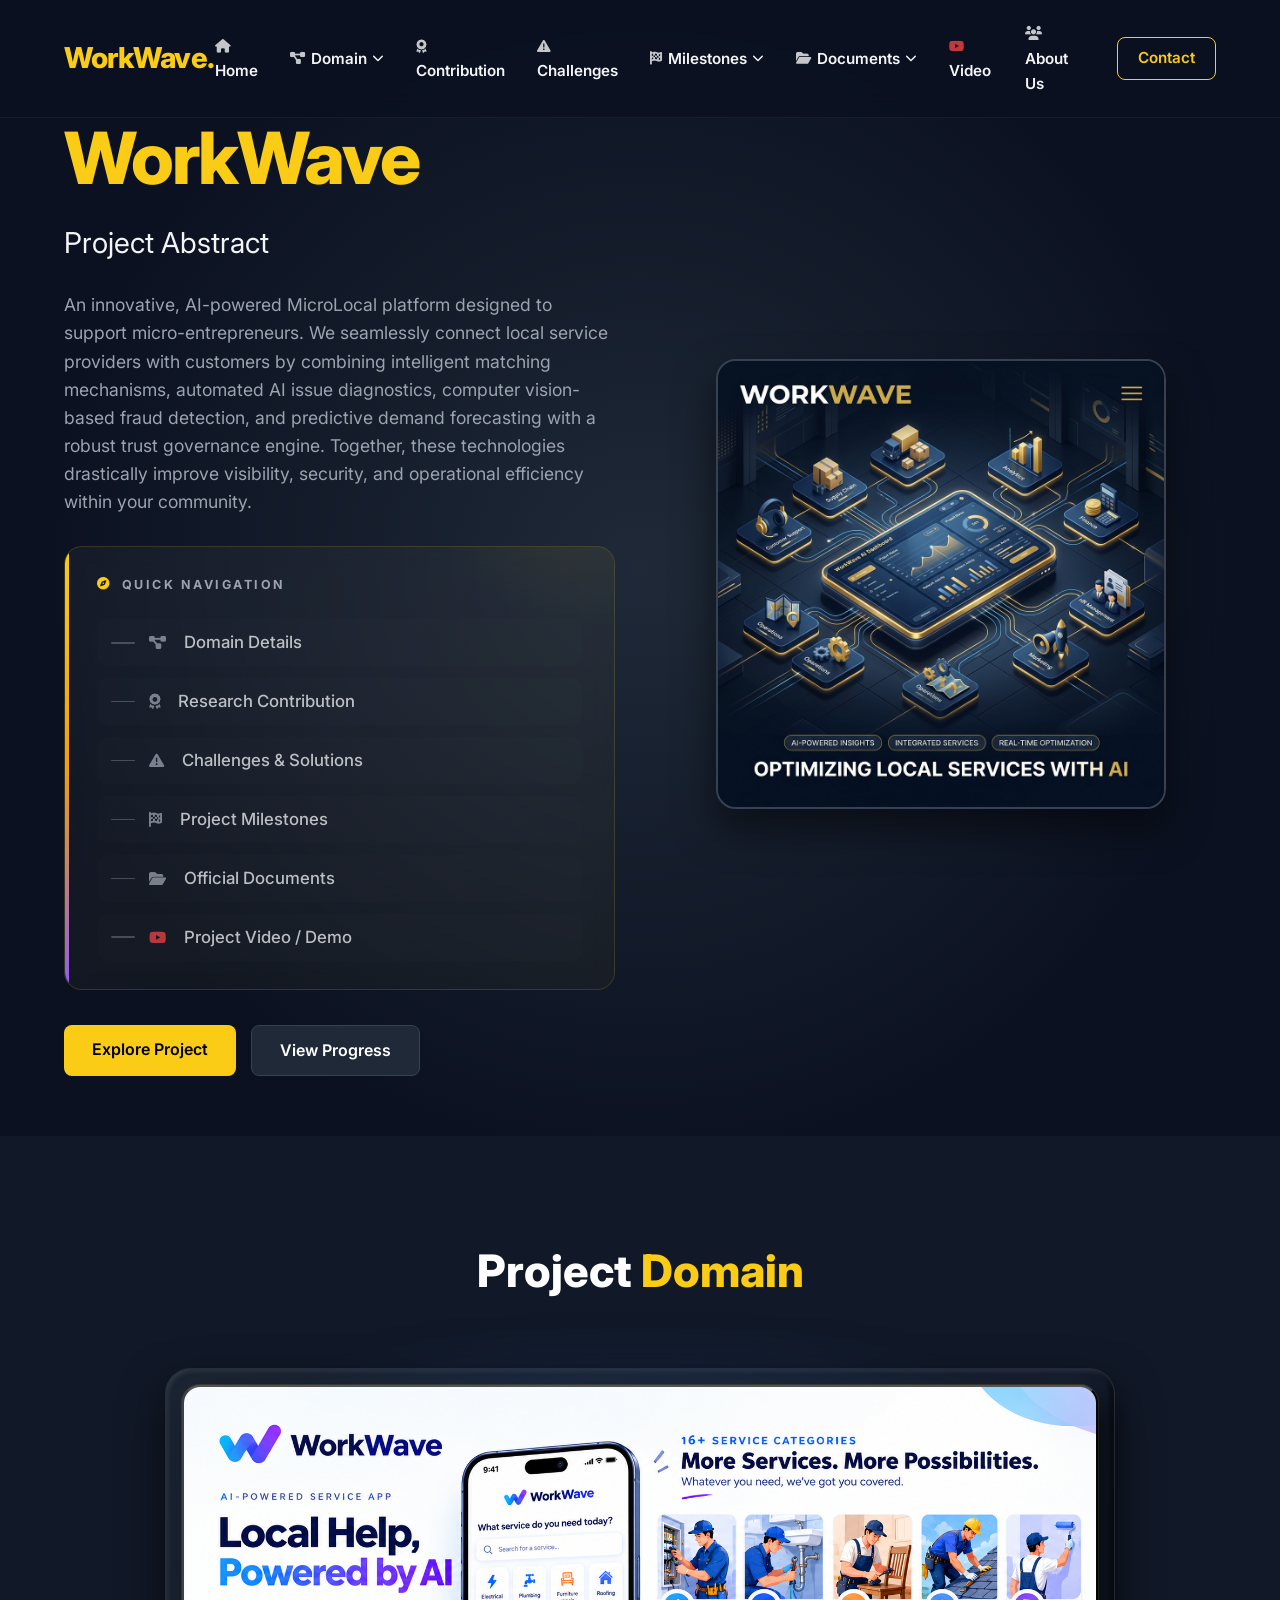
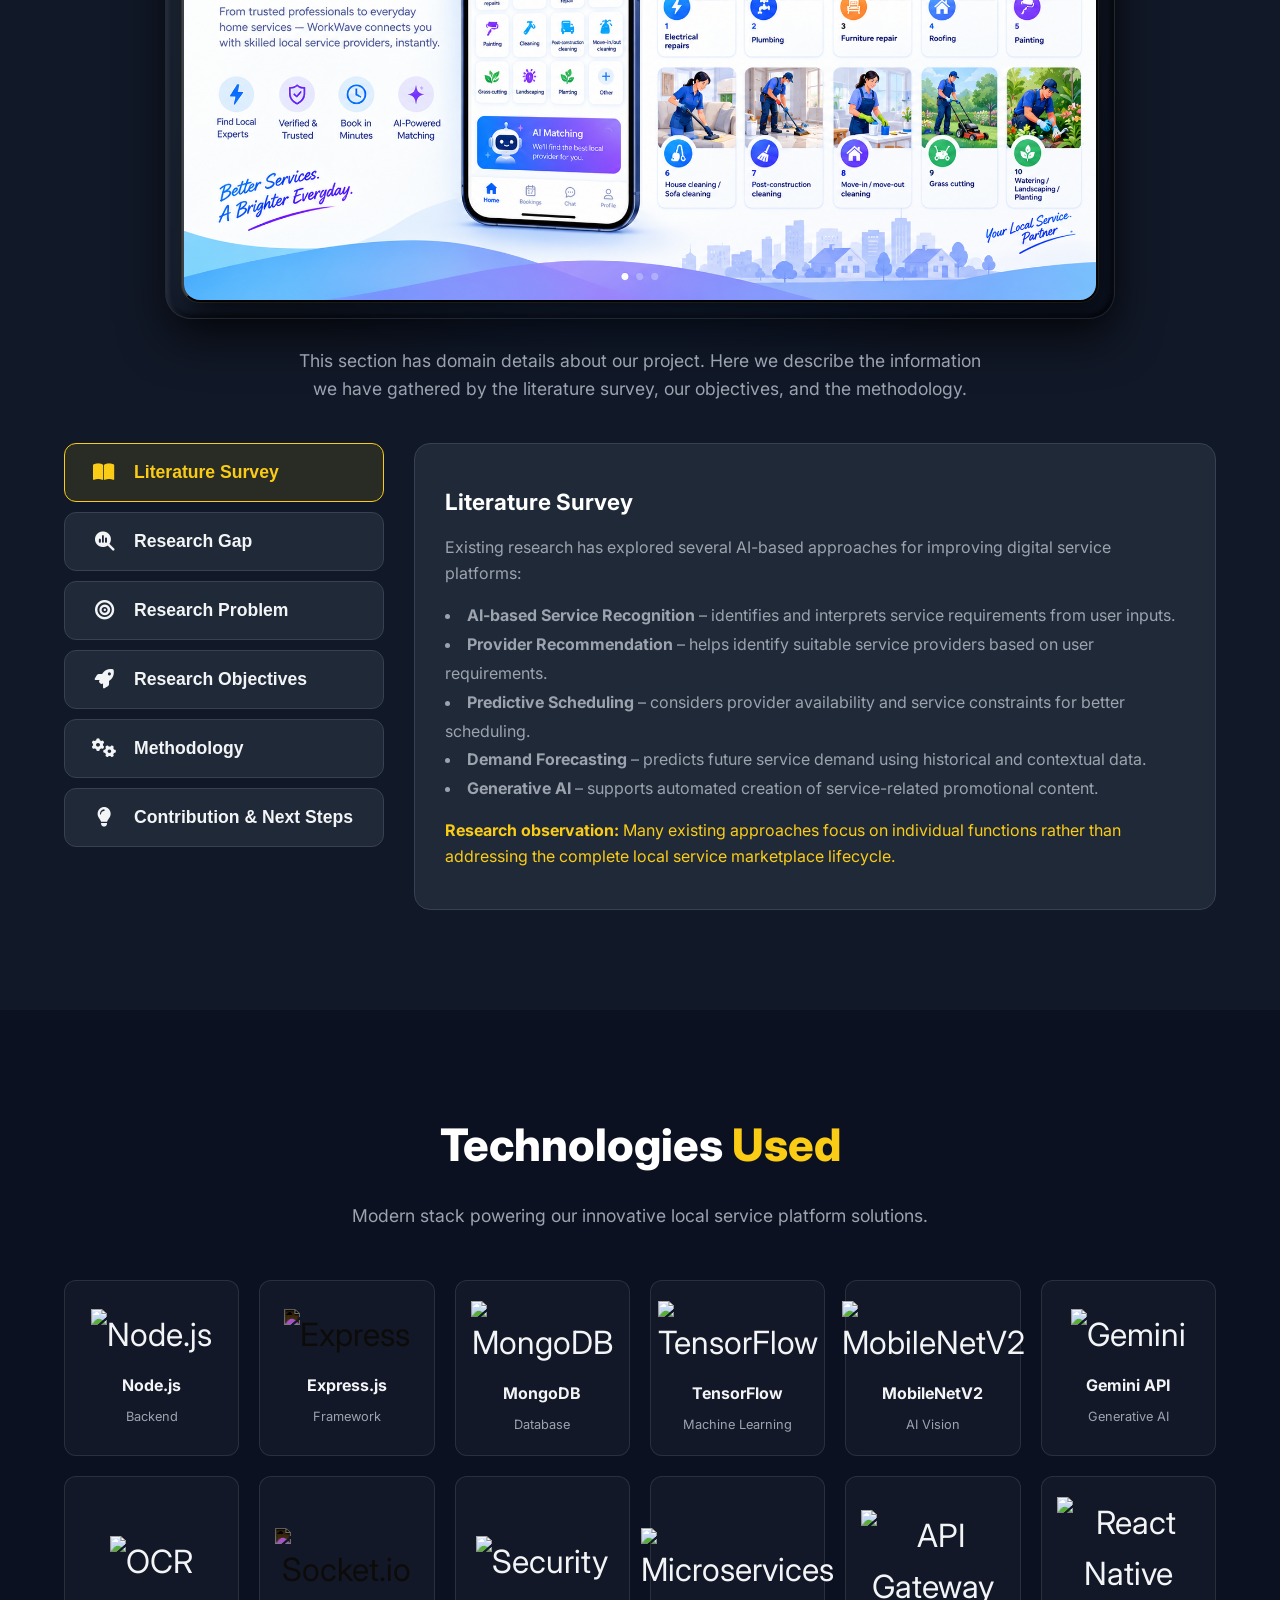
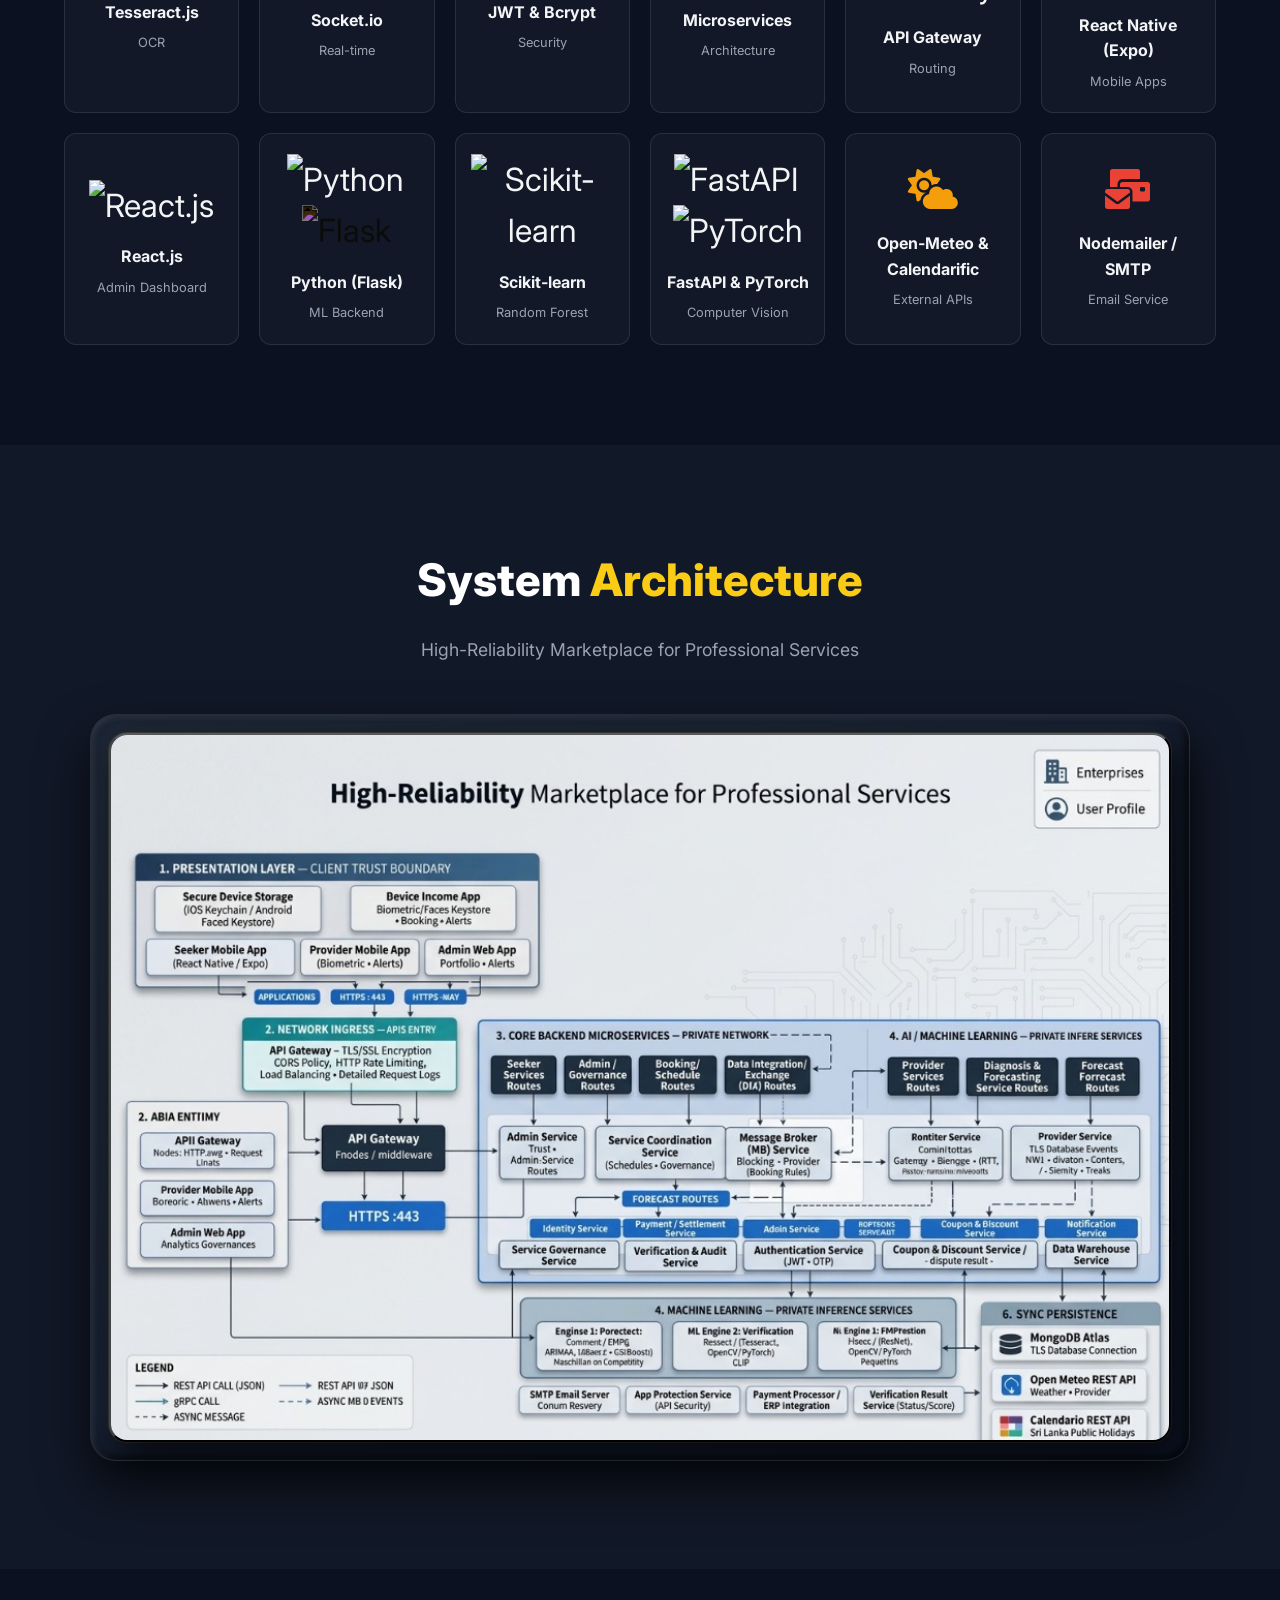
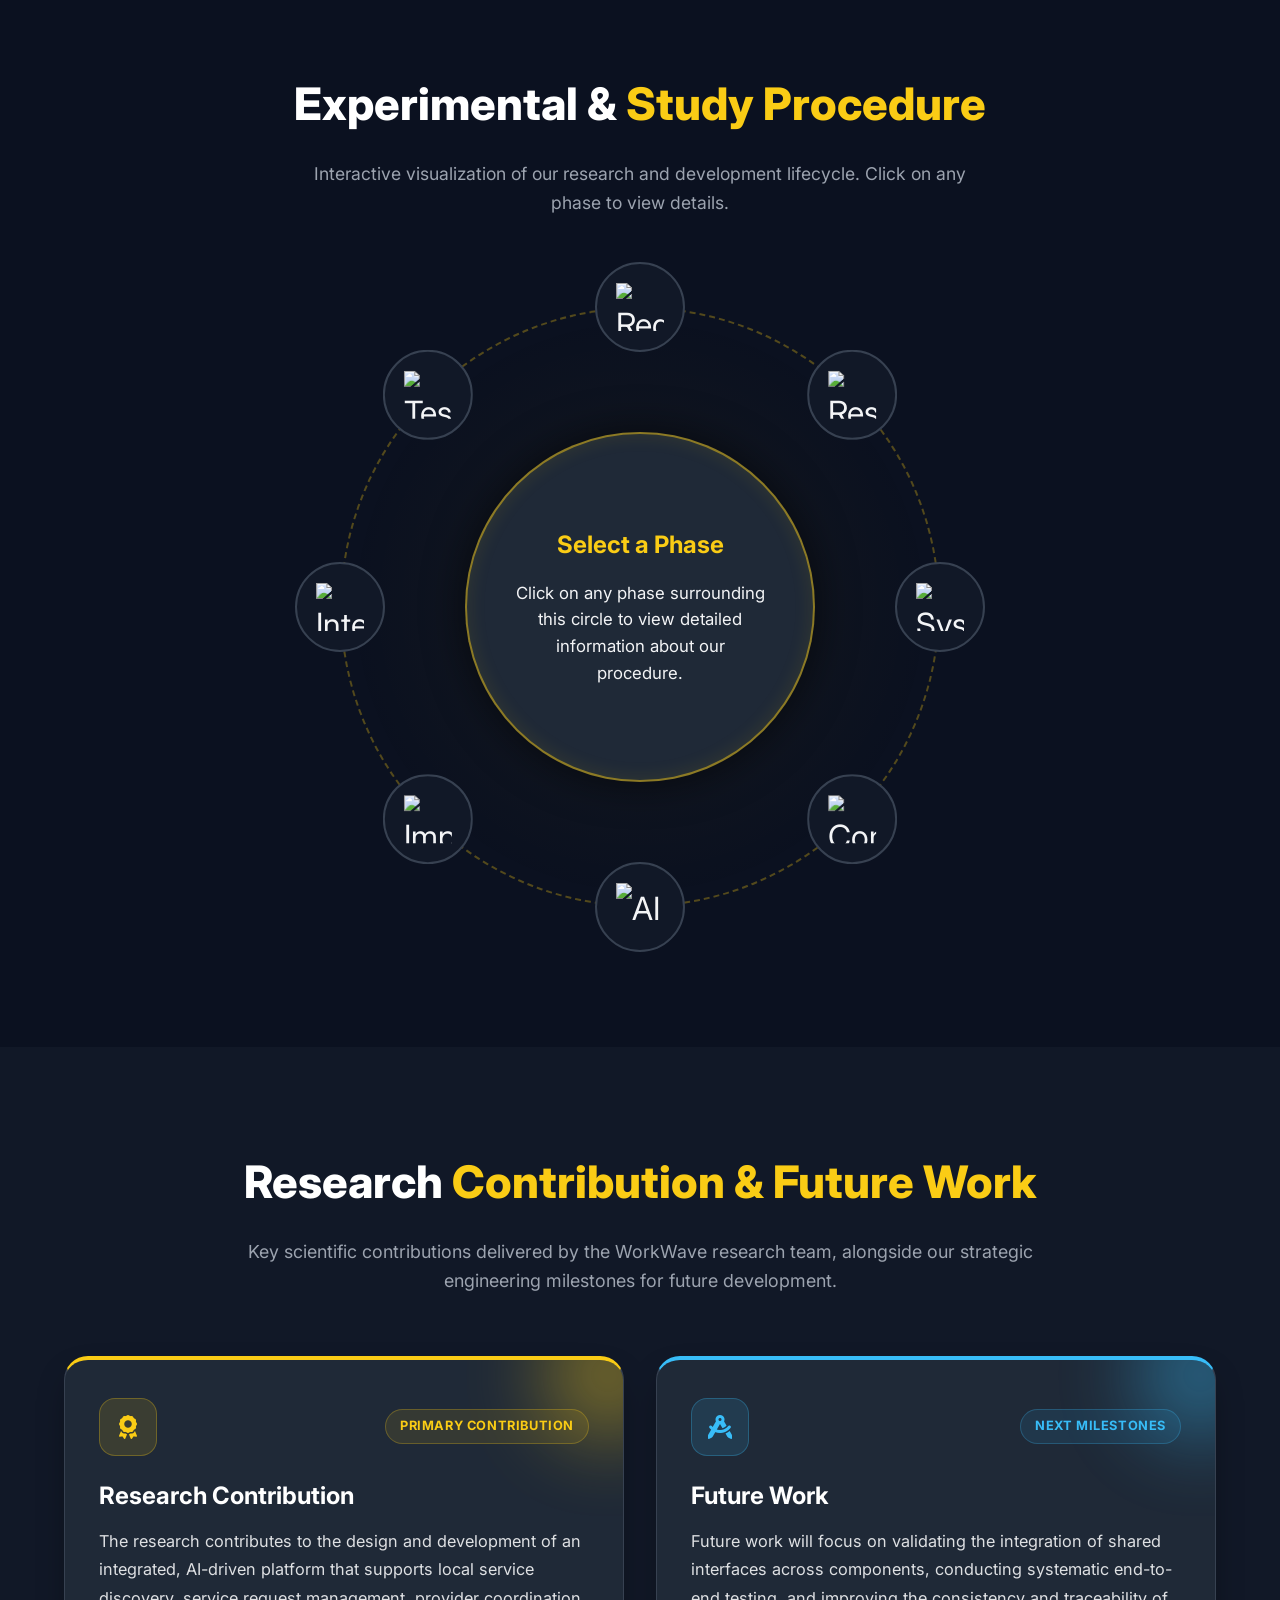
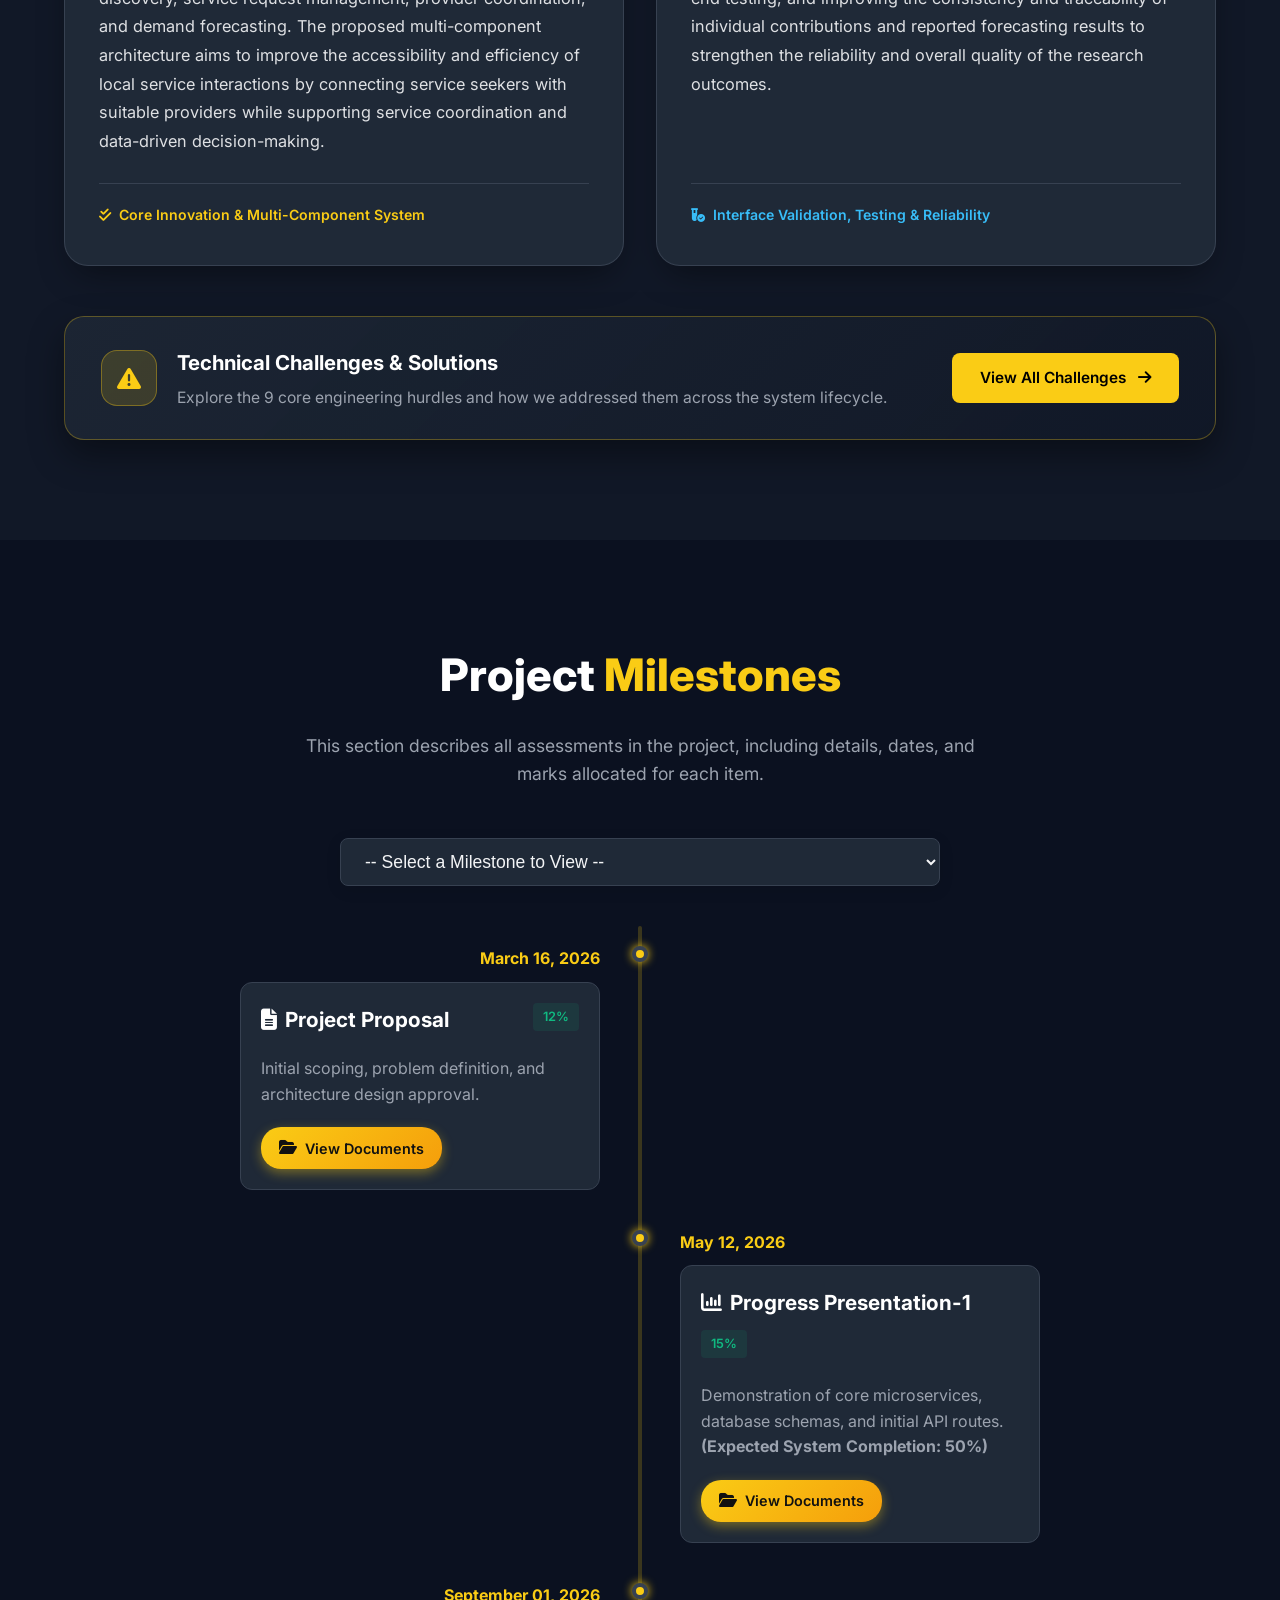
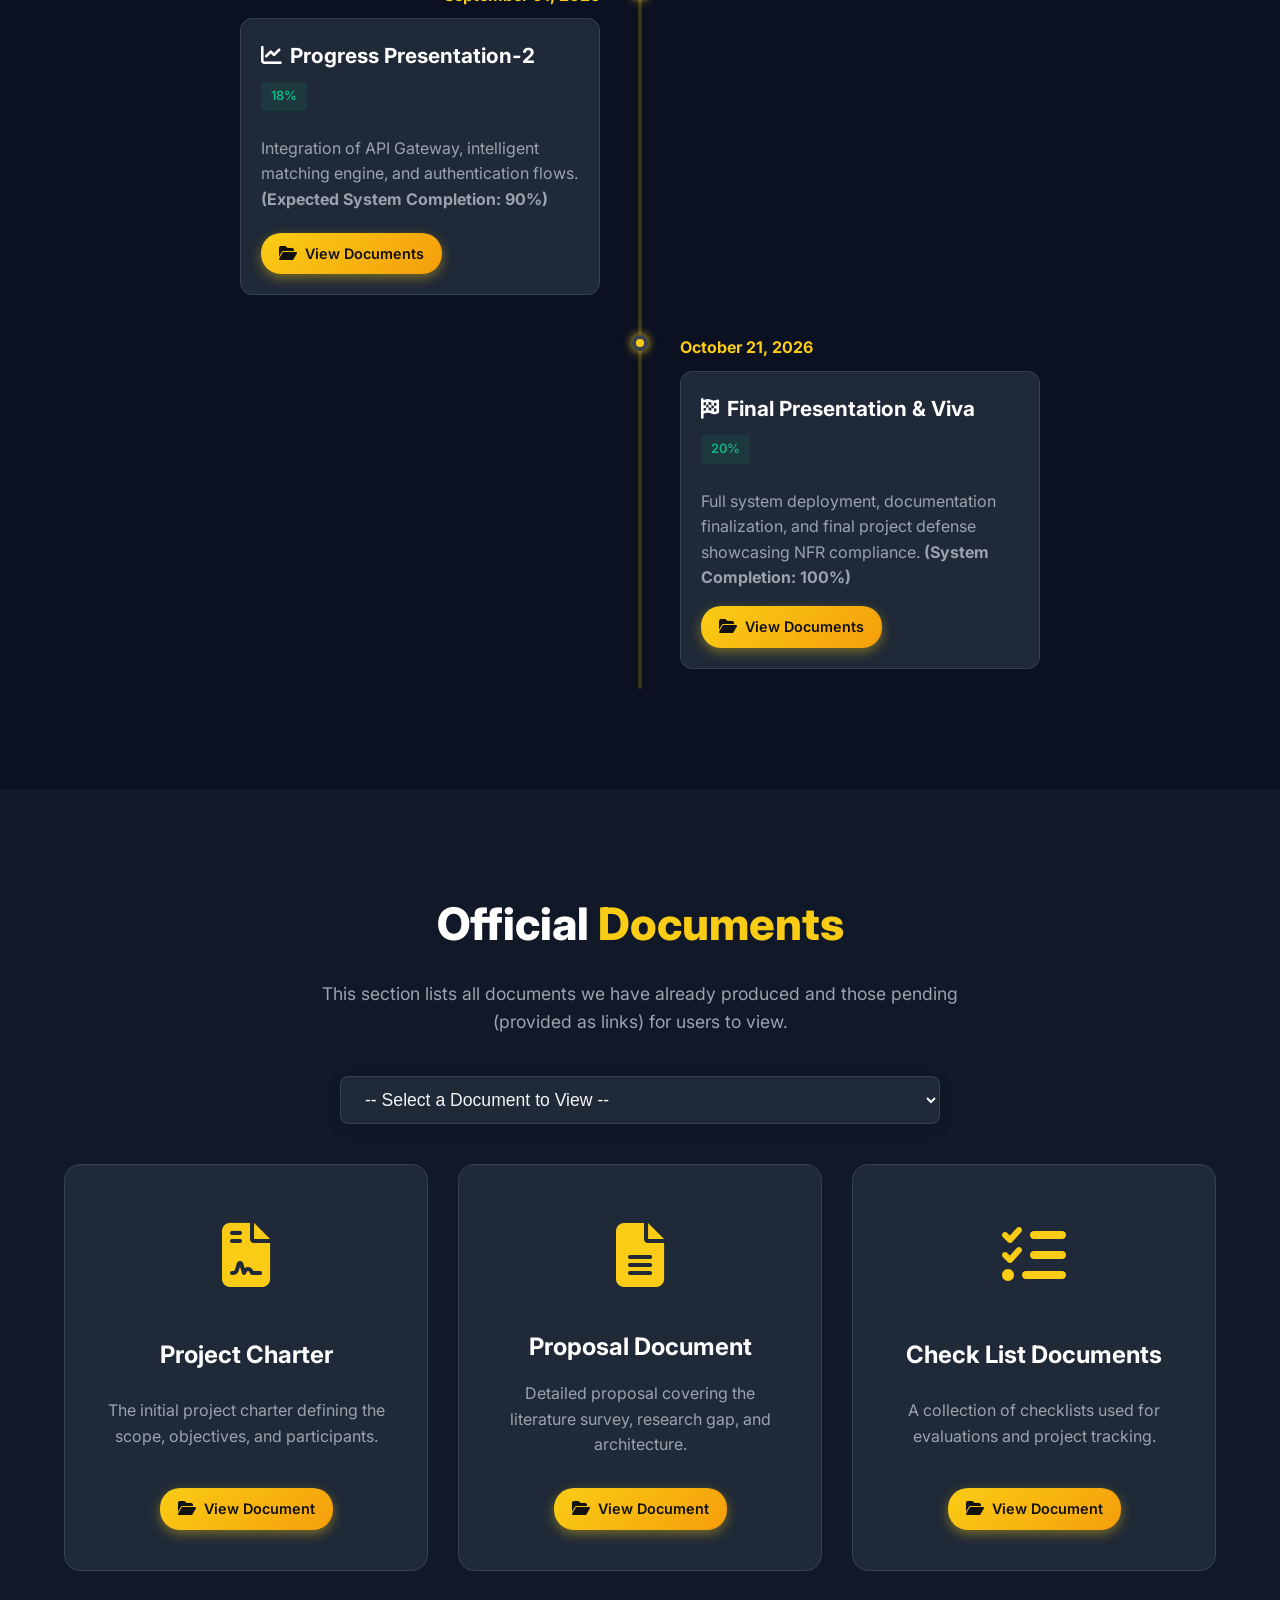
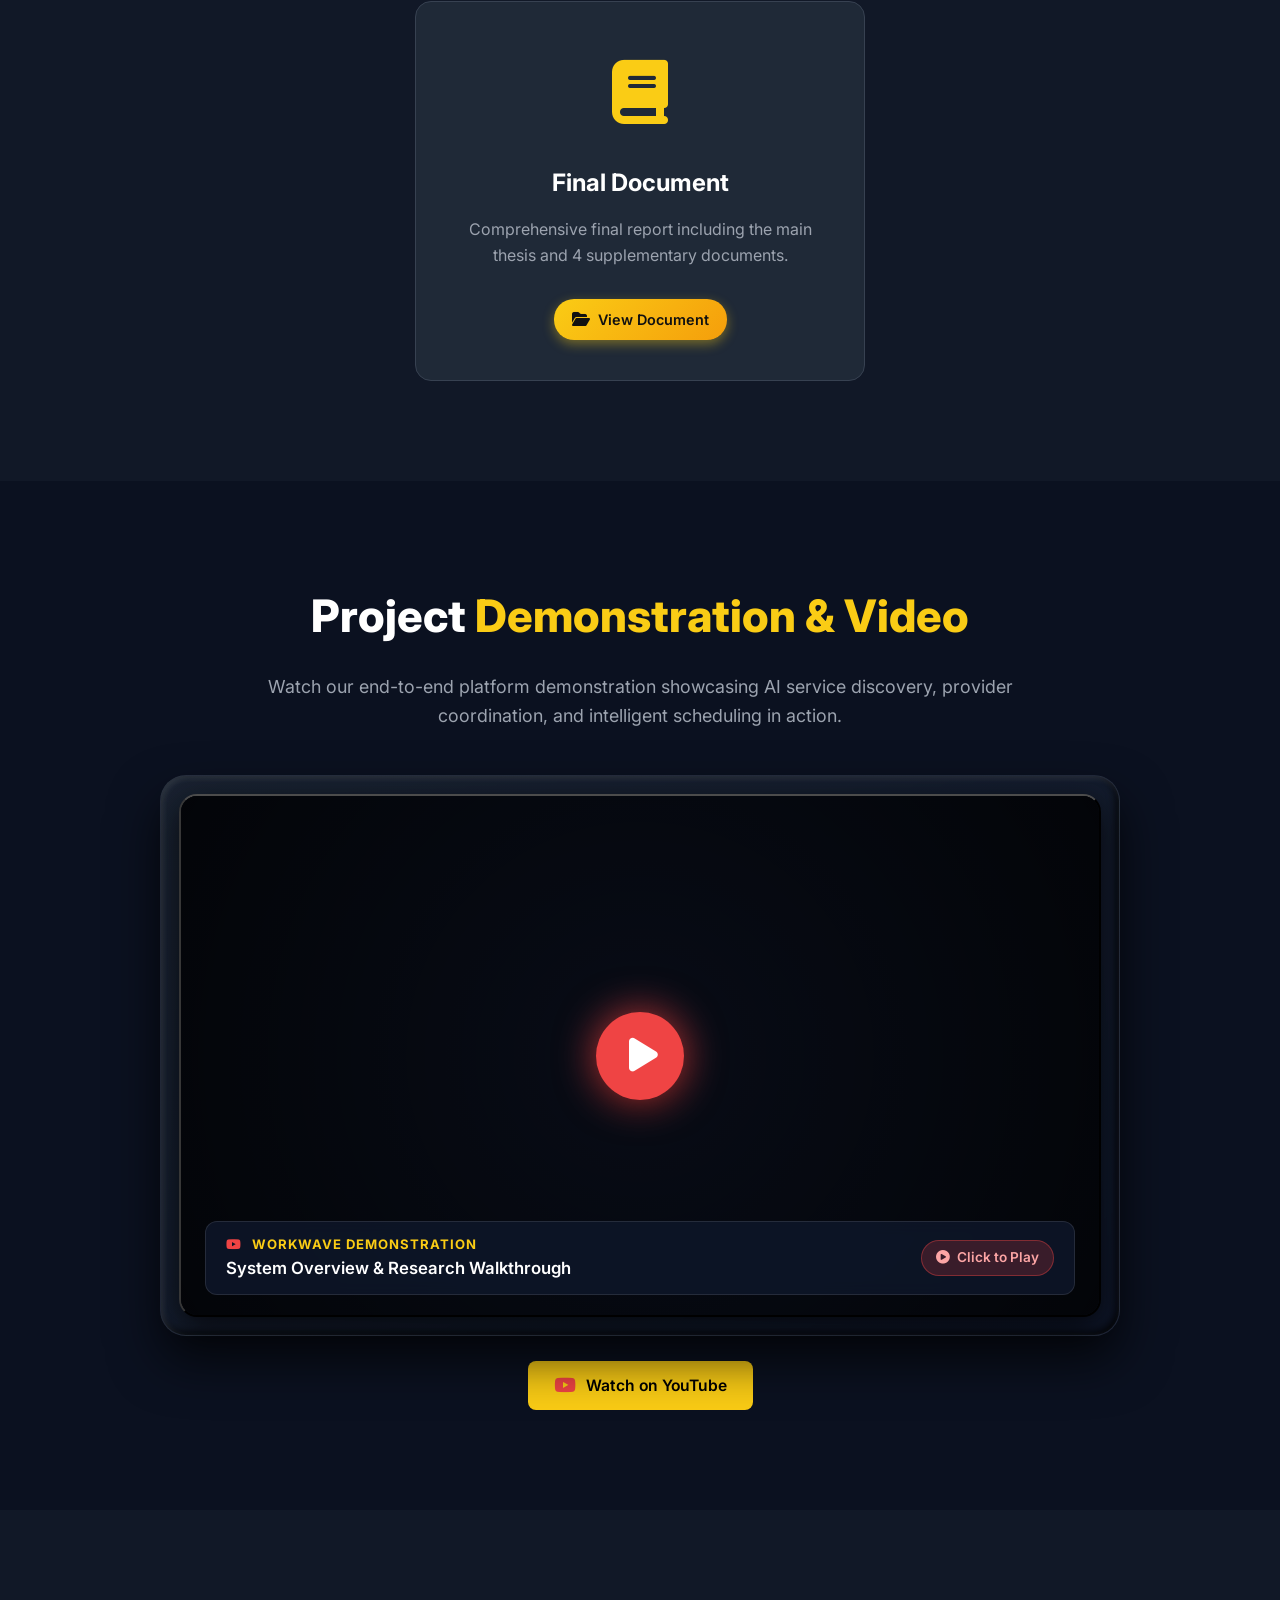
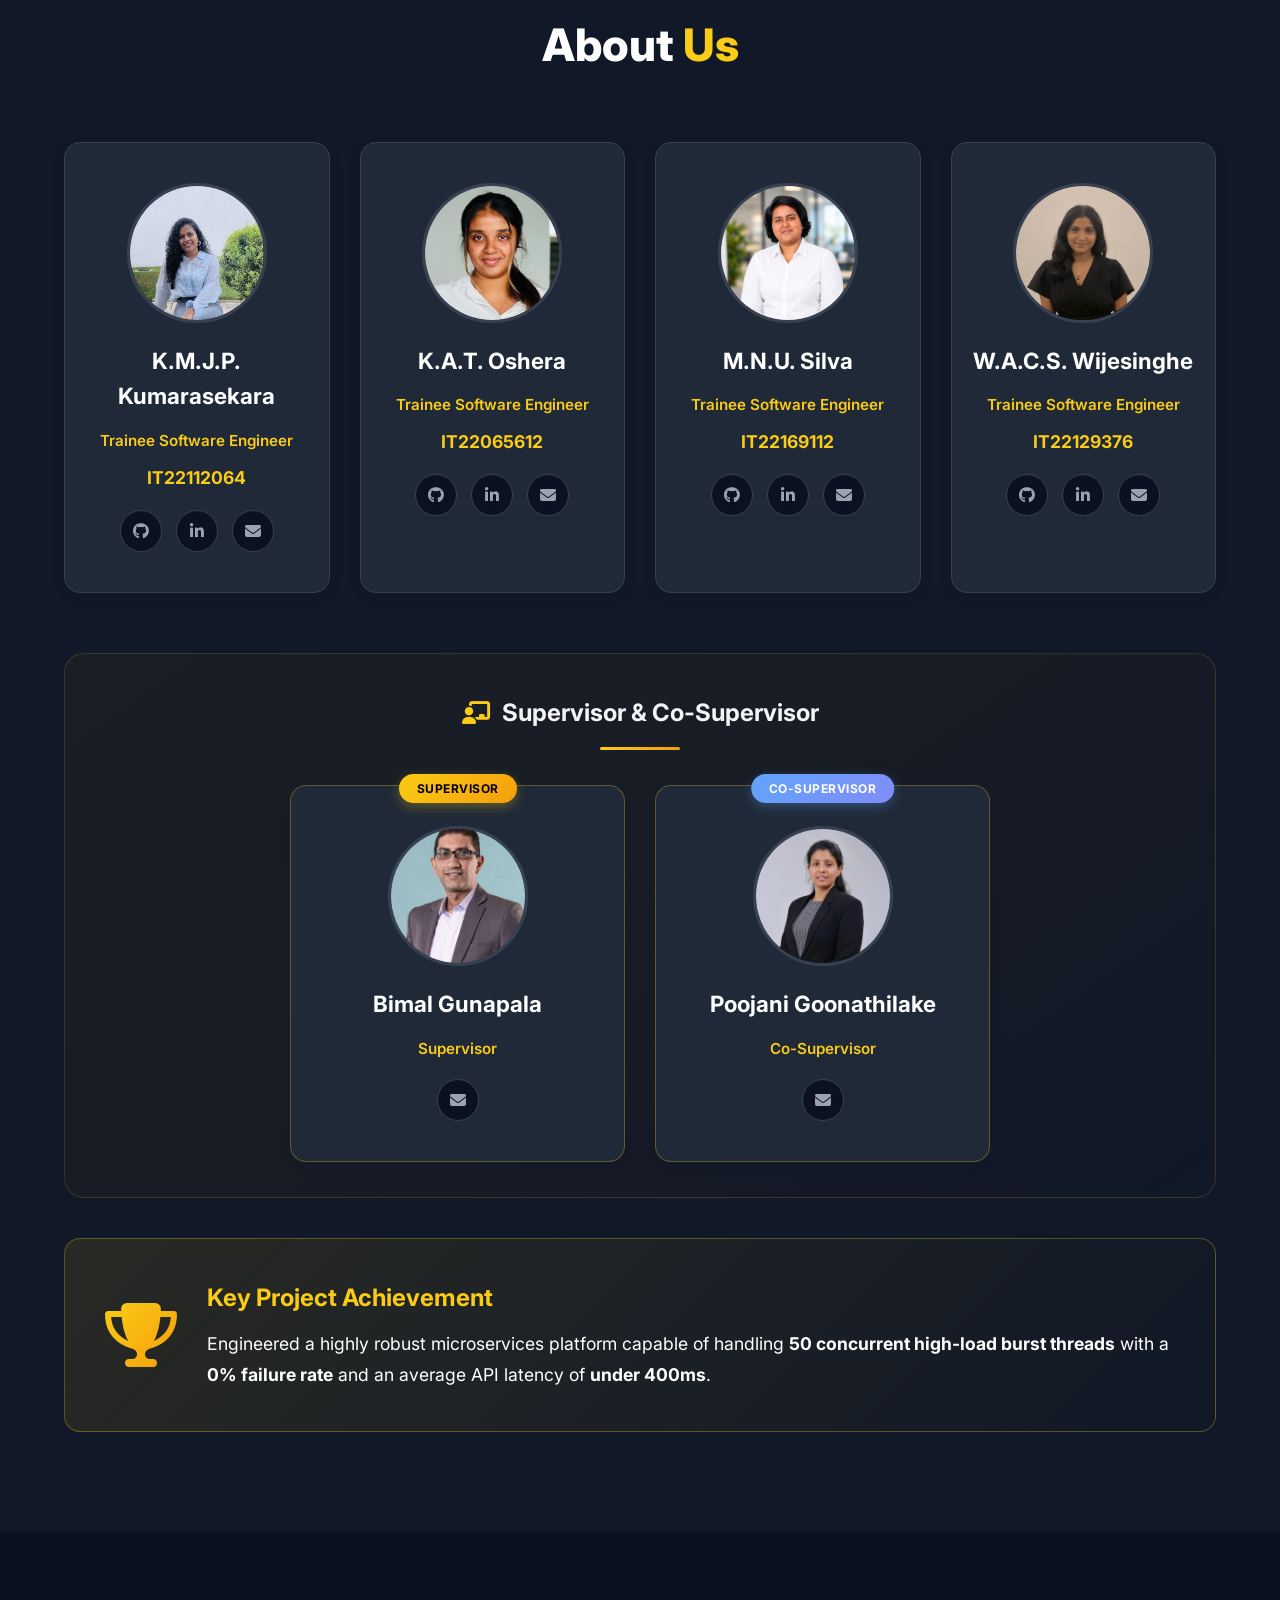
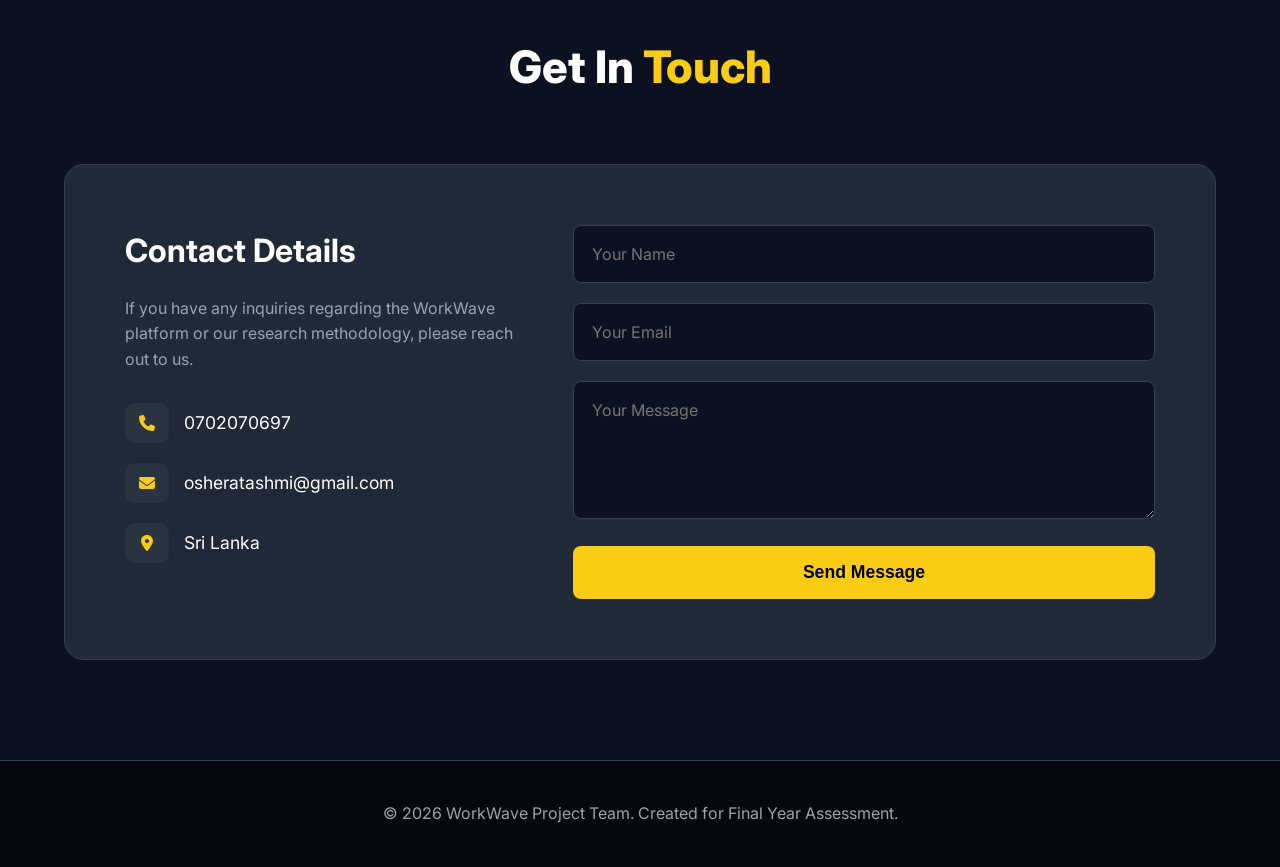
==== commit 03738255: "feat: add website stylesheet, index layout, and images" ====
--- a/index.html
+++ b/index.html
@@ -844,6 +844,9 @@
                             <a href="https://www.linkedin.com/in/jeewanthi-kumarasekara-99143928a/" target="_blank" class="social-link" title="LinkedIn">
                                 <i class="fa-brands fa-linkedin-in"></i>
                             </a>
+                            <a href="mailto:IT22112064@my.sliit.lk" class="social-link" title="Email">
+                                <i class="fa-solid fa-envelope"></i>
+                            </a>
                         </div>
                     </div>
                     <div class="profile-card hover-lift">
@@ -859,6 +862,9 @@
                             <a href="https://www.linkedin.com/in/tashmi-oshera-868490330/" target="_blank" class="social-link" title="LinkedIn">
                                 <i class="fa-brands fa-linkedin-in"></i>
                             </a>
+                            <a href="mailto:IT22065612@my.sliit.lk" class="social-link" title="Email">
+                                <i class="fa-solid fa-envelope"></i>
+                            </a>
                         </div>
                     </div>
                     <div class="profile-card hover-lift">
@@ -874,6 +880,9 @@
                             <a href="https://www.linkedin.com/in/nethmiumaya/?isSelfProfile=false" target="_blank" class="social-link" title="LinkedIn">
                                 <i class="fa-brands fa-linkedin-in"></i>
                             </a>
+                            <a href="mailto:IT22169112@my.sliit.lk" class="social-link" title="Email">
+                                <i class="fa-solid fa-envelope"></i>
+                            </a>
                         </div>
                     </div>
                     <div class="profile-card hover-lift">
@@ -889,10 +898,43 @@
                             <a href="https://www.linkedin.com/in/chaveen-sewni-wijesinghe/" target="_blank" class="social-link" title="LinkedIn">
                                 <i class="fa-brands fa-linkedin-in"></i>
                             </a>
-                        </div>
-                    </div>
-                </div>
-
+                            <a href="mailto:IT22129376@my.sliit.lk" class="social-link" title="Email">
+                                <i class="fa-solid fa-envelope"></i>
+                            </a>
+                        </div>
+                    </div>
+                </div>
+
+                <!-- Supervisor & Co-Supervisor Subsection -->
+                <div class="supervisor-section">
+                    <h3 class="supervisor-heading">
+                        <i class="fa-solid fa-chalkboard-user"></i> Supervisor & Co-Supervisor
+                    </h3>
+                    <div class="supervisor-grid">
+                        <div class="profile-card supervisor-card hover-lift">
+                            <div class="supervisor-badge">Supervisor</div>
+                            <div class="avatar"><img src="img/bi.jpeg" alt="Bimal Gunapala"></div>
+                            <h3>Bimal Gunapala</h3>
+                            <p class="role">Supervisor</p>
+                            <div class="profile-socials">
+                                <a href="mailto:bimal.g@sliit.lk" class="social-link" title="Email">
+                                    <i class="fa-solid fa-envelope"></i>
+                                </a>
+                            </div>
+                        </div>
+                        <div class="profile-card supervisor-card hover-lift">
+                            <div class="supervisor-badge co-badge">Co-Supervisor</div>
+                            <div class="avatar"><img src="img/ppjani.jpeg" alt="Poojani Goonathilake"></div>
+                            <h3>Poojani Goonathilake</h3>
+                            <p class="role">Co-Supervisor</p>
+                            <div class="profile-socials">
+                                <a href="mailto:poojani.g@sliit.lk" class="social-link" title="Email">
+                                    <i class="fa-solid fa-envelope"></i>
+                                </a>
+                            </div>
+                        </div>
+                    </div>
+                </div>
                 <div class="achievements-box fade-in">
                     <div class="achieve-icon"><i class="fa-solid fa-trophy"></i></div>
                     <div class="achieve-content">
@@ -970,47 +1012,29 @@
 
         <!-- Scripts -->
         <script>
-            // Google Sheets Form Submission Logic
+            // Open an email draft with the contact form details.
             const sheetForm = document.getElementById('sheet-form');
-            const submitBtn = document.getElementById('submit-btn');
             const formMsg = document.getElementById('form-msg');
 
-            // ඔයා Google Sheet එකෙන් ගන්න URL එක මෙතන (quotes ඇතුලේ) දාන්න
-            const GOOGLE_SCRIPT_URL = 'https://script.google.com/macros/s/AKfycbwcR8EoCaf4W9Ylqt8htb6vSzZ2nhsJMaCQxqW8Z7Pz7yHQp_zrdcKY01vCEgnoZ_c-/exec';
-
-            sheetForm.addEventListener('submit', e => {
-                e.preventDefault();
-
-                if (GOOGLE_SCRIPT_URL === 'YOUR_GOOGLE_SCRIPT_URL_HERE') {
-                    alert('මතක් කරලා ඔයාගේ Google Script URL එක Code එකට ඇතුලත් කරන්න!');
-                    return;
-                }
-
-                submitBtn.innerText = 'Sending...';
-                submitBtn.disabled = true;
-
-                fetch(GOOGLE_SCRIPT_URL, {
-                    method: 'POST',
-                    mode: 'no-cors',
-                    body: new FormData(sheetForm)
-                })
-                    .then(response => {
-                        formMsg.style.display = 'block';
-                        formMsg.style.color = '#10B981'; // Green color for success
-                        formMsg.innerText = 'Message saved to Excel (Google Sheets) successfully!';
-                        sheetForm.reset();
-                        submitBtn.innerText = 'Send Message';
-                        submitBtn.disabled = false;
-                    })
-                    .catch(error => {
-                        formMsg.style.display = 'block';
-                        formMsg.style.color = '#EF4444'; // Red color for error
-                        formMsg.innerText = 'Something went wrong. Please try again.';
-                        submitBtn.innerText = 'Send Message';
-                        submitBtn.disabled = false;
-                    });
+            sheetForm.addEventListener('submit', event => {
+                event.preventDefault();
+
+                const formData = new FormData(sheetForm);
+                const subject = `WorkWave website message from ${formData.get('Name')}`;
+                const body = [
+                    `Name: ${formData.get('Name')}`,
+                    `Email: ${formData.get('Email')}`,
+                    '',
+                    'Message:',
+                    formData.get('Message')
+                ].join('\n');
+                const mailto = `mailto:osheratashmi@gmail.com?subject=${encodeURIComponent(subject)}&body=${encodeURIComponent(body)}`;
+
+                formMsg.style.display = 'block';
+                formMsg.style.color = '#10B981';
+                formMsg.innerText = 'Opening your email app with the message ready. Please send it from there.';
+                window.location.href = mailto;
             });
-
             // Milestone Navigation Logic
             function showMilestone() {
                 const val = document.getElementById('milestone-dropdown').value;
--- a/css/style.css
+++ b/css/style.css
@@ -781,6 +781,103 @@
 
 .social-link:hover .fa-linkedin-in {
     color: #000;
+}
+
+/* ===== Supervisor & Co-Supervisor Subsection ===== */
+.supervisor-section {
+    margin-top: 50px;
+    margin-bottom: 40px;
+    padding: 40px 30px 35px;
+    background: linear-gradient(145deg, rgba(250, 204, 21, 0.04) 0%, rgba(245, 158, 11, 0.03) 50%, transparent 100%);
+    border: 1px solid rgba(250, 204, 21, 0.15);
+    border-radius: 20px;
+    position: relative;
+}
+
+.supervisor-heading {
+    text-align: center;
+    font-size: 1.5rem;
+    font-weight: 700;
+    color: var(--text-color);
+    margin-bottom: 35px;
+    display: flex;
+    align-items: center;
+    justify-content: center;
+    gap: 12px;
+    position: relative;
+    padding-bottom: 18px;
+}
+
+.supervisor-heading::after {
+    content: '';
+    position: absolute;
+    bottom: 0;
+    left: 50%;
+    transform: translateX(-50%);
+    width: 80px;
+    height: 3px;
+    background: linear-gradient(90deg, var(--primary-color), #F59E0B);
+    border-radius: 3px;
+}
+
+.supervisor-heading i {
+    color: var(--primary-color);
+    font-size: 1.4rem;
+}
+
+.supervisor-grid {
+    display: grid;
+    grid-template-columns: repeat(2, 1fr);
+    gap: 30px;
+    max-width: 700px;
+    margin: 0 auto;
+}
+
+.supervisor-card {
+    position: relative;
+    border: 1.5px solid rgba(250, 204, 21, 0.3) !important;
+    overflow: visible;
+}
+
+.supervisor-card:hover {
+    border-color: rgba(250, 204, 21, 0.6) !important;
+    box-shadow: 0 12px 35px rgba(250, 204, 21, 0.12) !important;
+}
+
+.supervisor-badge {
+    position: absolute;
+    top: -12px;
+    left: 50%;
+    transform: translateX(-50%);
+    background: linear-gradient(135deg, var(--primary-color) 0%, #F59E0B 100%);
+    color: #000;
+    font-size: 0.75rem;
+    font-weight: 700;
+    padding: 5px 18px;
+    border-radius: 20px;
+    letter-spacing: 0.5px;
+    text-transform: uppercase;
+    white-space: nowrap;
+    box-shadow: 0 4px 12px rgba(250, 204, 21, 0.3);
+    z-index: 2;
+}
+
+.supervisor-badge.co-badge {
+    background: linear-gradient(135deg, #60A5FA 0%, #818CF8 100%);
+    color: #fff;
+    box-shadow: 0 4px 12px rgba(96, 165, 250, 0.3);
+}
+
+/* Responsive: stack on mobile */
+@media (max-width: 600px) {
+    .supervisor-grid {
+        grid-template-columns: 1fr;
+        max-width: 320px;
+    }
+    
+    .supervisor-section {
+        padding: 35px 15px 30px;
+    }
 }
 
 .achievements-box {
